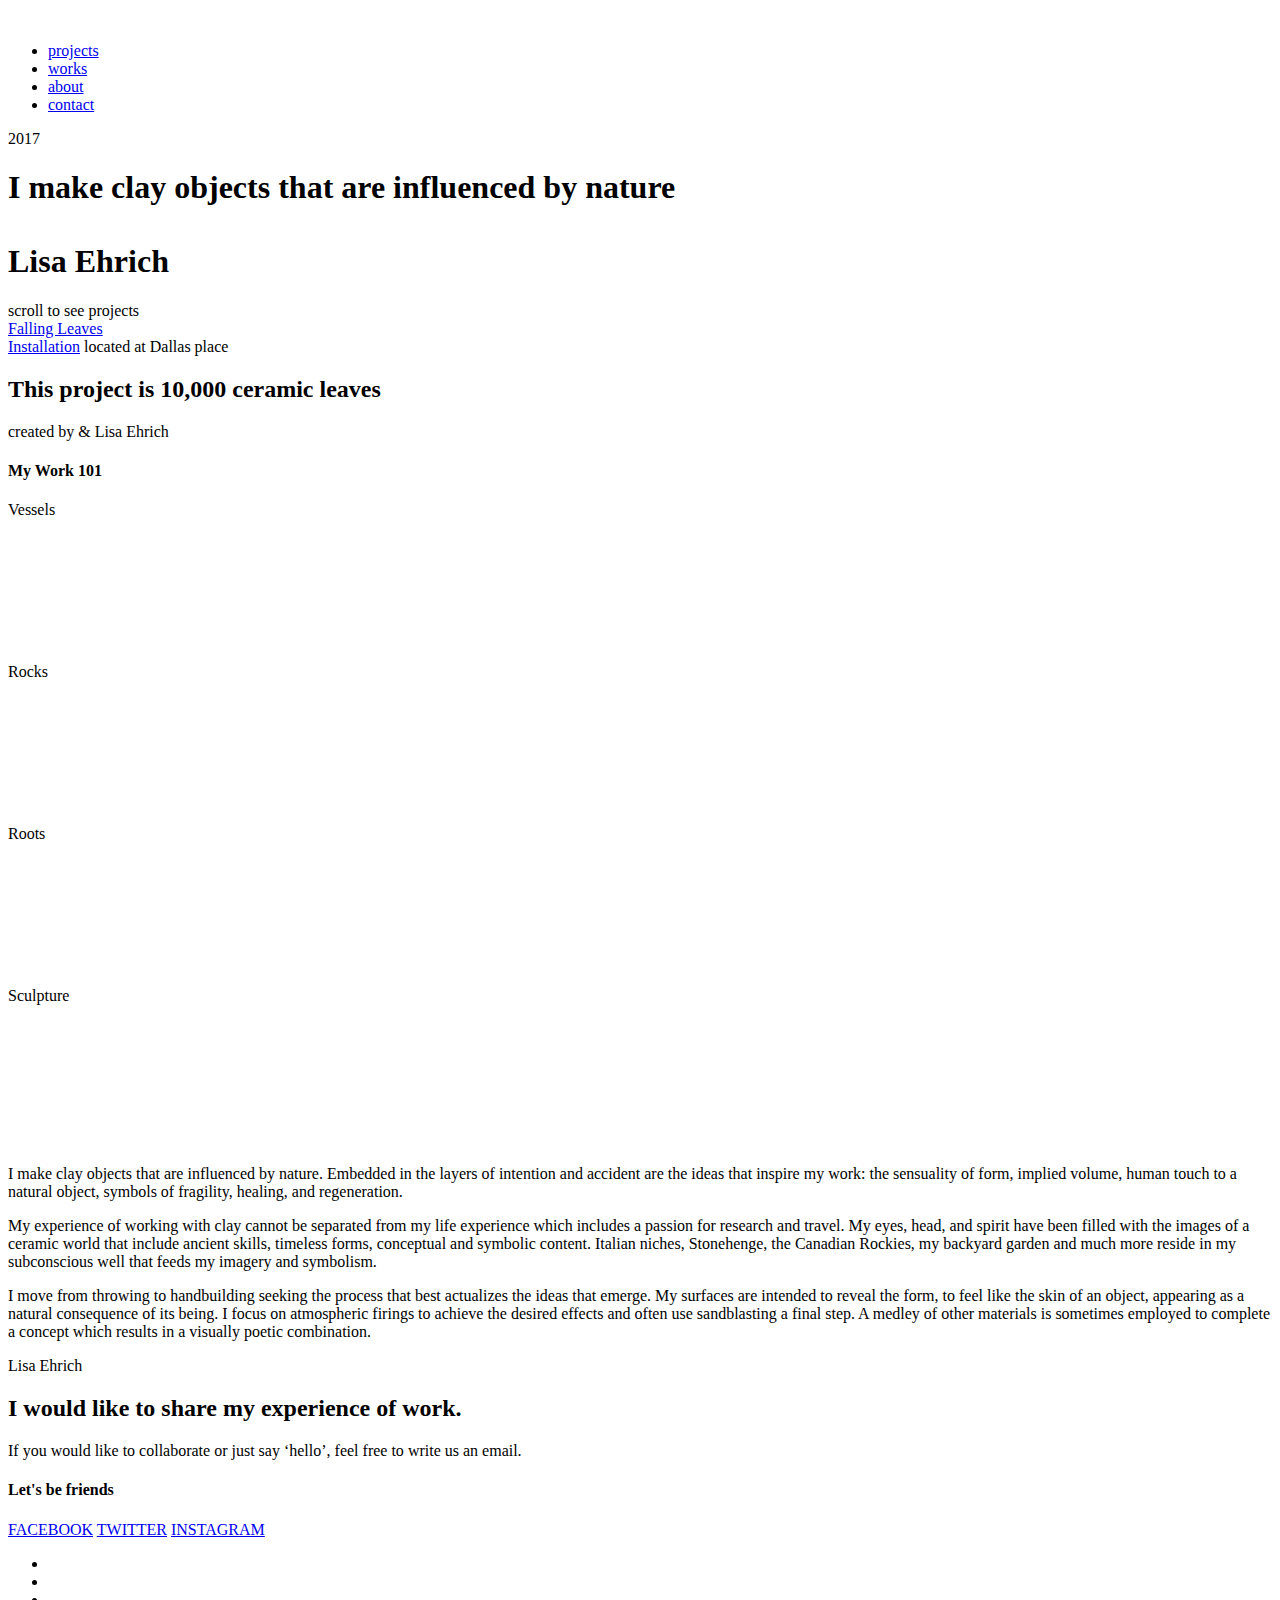
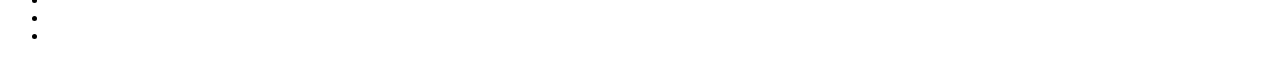
==== LisaEhrich/LisaEhrich/wwwroot/index.html @ b1f9134d "back to beinning" ====
﻿<!DOCTYPE html>
<html lang="en">
  <head>
    <meta charset="utf-8">
    <meta name="apple-mobile-web-app-capable" content="yes" />
    <meta name="viewport" content="width=device-width, initial-scale=1, maximum-scale=1.0, user-scalable=no">
    <meta name="format-detection" content="telephone=no" /> 
    <link rel="shortcut icon" href="favicon.ico"/> 
    <link href="css/swiper.min.css" rel="stylesheet" type="text/css"/>
    <link href="css/fontello.css" rel="stylesheet" type="text/css"/> 
    <link href="css/jquery.fullpage.min.css" rel="stylesheet" type="text/css"/>    
    <link href="css/style.css" rel="stylesheet" type="text/css"/>     
    <title>Lisa Ehrich ~ Ceramic Artist</title>
  </head>
  
  
  
<body class="onepagev6">
   
    <div class="preload version2">
  	 <div class="load-wave"></div>
    </div>

	<header class="header right-style">
	 <a href="index.html" class="logo-left"><img src="img/logo_onepage_6.png" alt=""></a>
	 <div class="burger vertical-align"><i></i></div>
	  <div class="header-wrap">
		<nav class="right-navigation">
		  <div class="folow grey">
			<a href="#" class="fa-twitter"></a>
			<a href="#" class="fa-facebook"></a>
			<a href="#" class="fa-instagram"></a>
		  </div>
		  <div class="transform-wrap">
			  <ul class="menu-scrol">
				<li><a href="#projects" data-rel="1">projects</a></li>
                <li><a href="#works" data-rel="2">works</a></li>        
				<li><a href="#about" data-rel="3">about</a></li>
				<li><a href="#contact" data-rel="4">contact</a></li>
			  </ul>
		  </div>
		  <div class="copy">
			 <span>2017</span>
		  </div>
		</nav>
	  </div>
	</header>

 
  <section class="full-section-wrap wrapper-full-scroll" >
  
   <section class="home-section full-section full-scroll-section active" id="home" data-rel="0">
     <div class="bg about-layer" style="background-image: url(img/image68.jpg)"></div>   
       
           <div class="full-main-title vertical-align full">
               <h1 class="title-h1">I make clay objects that are influenced by nature<br> <span class="word-anime text-animation2" data-prev="and" data-next="fragility healing regeneration"></span><br />Lisa Ehrich </h1>
           </div>
       
   	  <div class="scroll-down-section">
   	 	 <span>scroll to see projects</span> 
   	  </div> 
   </section>
   
   <section class="project-section full-section full-scroll-section" id="projects" data-rel="1">
   	 <div class="open-all-project"><i class="fa-th-thumb-empty"></i></div>
  	    <div class="project-item-wr">
   	      <div class="full-project-item left-style">
   	    	<div class="image">
   	    	   <div class="bg" style="background-image: url(img/project_full_1.jpg)"><a href="#" class="layer-bg-6"></a></div>	
   	    	</div>
   	    	<div class="title vertical-align">
   	    		<a href="#" class="title-h1">Falling Leaves<br> Installation</a>
   	    		 <span class="project-author">located at Dallas place</span>
   	    	</div>	
		  </div>
  	    </div>
  	    <div class="all-full-project">  
		   <div class="prev_full_project">
			  <div class="bg" style="background-image: url(img/prev_full_project_1.jpg)"><a href="#" class="layer-bg-6"></a></div>
		   </div>
		   <div class="prev_full_project">
			  <div class="bg" style="background-image: url(img/prev_full_project_2.jpg)"><a href="#" class="layer-bg-6"></a></div>
		   </div>
		   <div class="prev_full_project">
			  <div class="bg" style="background-image: url(img/prev_full_project_3.jpg)"><a href="#" class="layer-bg-6"></a></div>
		   </div>
		   <div class="prev_full_project">
			  <div class="bg" style="background-image: url(img/prev_full_project_4.jpg)"><a href="#" class="layer-bg-6"></a></div>
		   </div>
		   <div class="prev_full_project">
			  <div class="bg" style="background-image: url(img/prev_full_project_5.jpg)"><a href="#" class="layer-bg-6"></a></div>
		   </div>
		   <div class="prev_full_project">
			  <div class="bg" style="background-image: url(img/prev_full_project_6.jpg)"><a href="#" class="layer-bg-6"></a></div>
		   </div> 
		 </div>
		 <div class="all-project-title">
		  <h2 class="title-h1">This project is 10,000 ceramic leaves</h2>
			<span class="project-author">created by &amp; Lisa Ehrich</span>
	     </div> 
   </section>
   
   <section class="main-content full-section full-scroll-section bg-grey no-padd" id="works" data-rel="2">      
       <div class="container">
           <div class="title-counter no-padd">
               <h4 class="h4 title">My Work <span>101</span></h4>
           </div>
       </div>
       <div class="main-list-content no-padd">
           <div class="slider-list-container first-list">
               <div class="slider-list-desc">
                   <div class="title">Vessels</div>
               </div>
               <div class="slider-list-gallery">
                   <div class="swiper-container project-list" data-mode="horizontal" data-scroll="0" data-autoplay="0" data-effect="slide" data-slides-per-view="auto" data-loop="0" data-speed="800" data-center="0">
                       <div class="swiper-wrapper">
                           <div class="swiper-slide">
                               <div class="project-item-2">
                                   <div class="bg" style="background-image: url(img/project_sm_1.jpg)">
                                       <a href="single_2.html" class="layer"><span class="vertical-align full"><img src="img/cursor_item.png" alt=""></span></a>
                                   </div>
                               </div>
                           </div>
                           <div class="swiper-slide">
                               <div class="project-item-2">
                                   <div class="bg" style="background-image: url(img/project_sm_2.jpg)">
                                       <a href="single_2.html" class="layer"><span class="vertical-align full"><img src="img/cursor_item.png" alt=""></span></a>
                                   </div>
                               </div>
                           </div>
                           <div class="swiper-slide">
                               <div class="project-item-2">
                                   <div class="bg" style="background-image: url(img/project_sm_3.jpg)">
                                       <a href="single_2.html" class="layer"><span class="vertical-align full"><img src="img/cursor_item.png" alt=""></span></a>
                                   </div>
                               </div>
                           </div>
                           <div class="swiper-slide">
                               <div class="project-item-2">
                                   <div class="bg" style="background-image: url(img/project_sm_4.jpg)">
                                       <a href="single_2.html" class="layer"><span class="vertical-align full"><img src="img/cursor_item.png" alt=""></span></a>
                                   </div>
                               </div>
                           </div>
                           <div class="swiper-slide">
                               <div class="project-item-2">
                                   <div class="bg" style="background-image: url(img/project_sm_5.jpg)">
                                       <a href="single_2.html" class="layer"><span class="vertical-align full"><img src="img/cursor_item.png" alt=""></span></a>
                                   </div>
                               </div>
                           </div>
                           <div class="swiper-slide">
                               <div class="project-item-2">
                                   <div class="bg" style="background-image: url(img/project_sm_6.jpg)">
                                       <a href="single_2.html" class="layer"><span class="vertical-align full"><img src="img/cursor_item.png" alt=""></span></a>
                                   </div>
                               </div>
                           </div>
                           <div class="swiper-slide">
                               <div class="project-item-2">
                                   <div class="bg" style="background-image: url(img/project_sm_7.jpg)">
                                       <a href="single_2.html" class="layer"><span class="vertical-align full"><img src="img/cursor_item.png" alt=""></span></a>
                                   </div>
                               </div>
                           </div>
                           <div class="swiper-slide">
                               <div class="project-item-2">
                                   <div class="bg" style="background-image: url(img/project_sm_8.jpg)">
                                       <a href="single_2.html" class="layer"><span class="vertical-align full"><img src="img/cursor_item.png" alt=""></span></a>
                                   </div>
                               </div>
                           </div>
                       </div>
                       <div class="pagination hidden"></div>
                   </div>
               </div>
           </div>

           <div class="slider-list-container">
               <div class="slider-list-desc">
                   <div class="title">Rocks</div>
               </div>
               <div class="slider-list-gallery">
                   <div class="swiper-container project-list" data-mode="horizontal" data-scroll="0" data-autoplay="0" data-effect="slide" data-slides-per-view="auto" data-loop="0" data-speed="800" data-center="0">
                       <div class="swiper-wrapper">
                           <div class="swiper-slide">
                               <div class="project-item-2">
                                   <div class="bg" style="background-image: url(img/project_sm_7.jpg)">
                                       <a href="single_2.html" class="layer"><span class="vertical-align full"><img src="img/cursor_item.png" alt=""></span></a>
                                   </div>
                               </div>
                           </div>
                           <div class="swiper-slide">
                               <div class="project-item-2">
                                   <div class="bg" style="background-image: url(img/project_sm_8.jpg)">
                                       <a href="single_2.html" class="layer"><span class="vertical-align full"><img src="img/cursor_item.png" alt=""></span></a>
                                   </div>
                               </div>
                           </div>
                           <div class="swiper-slide">
                               <div class="project-item-2">
                                   <div class="bg" style="background-image: url(img/project_sm_9.jpg)">
                                       <a href="single_2.html" class="layer"><span class="vertical-align full"><img src="img/cursor_item.png" alt=""></span></a>
                                   </div>
                               </div>
                           </div>
                           <div class="swiper-slide">
                               <div class="project-item-2">
                                   <div class="bg" style="background-image: url(img/project_sm_10.jpg)">
                                       <a href="single_2.html" class="layer"><span class="vertical-align full"><img src="img/cursor_item.png" alt=""></span></a>
                                   </div>
                               </div>
                           </div>
                           <div class="swiper-slide">
                               <div class="project-item-2">
                                   <div class="bg" style="background-image: url(img/project_sm_11.jpg)">
                                       <a href="single_2.html" class="layer"><span class="vertical-align full"><img src="img/cursor_item.png" alt=""></span></a>
                                   </div>
                               </div>
                           </div>
                           <div class="swiper-slide">
                               <div class="project-item-2">
                                   <div class="bg" style="background-image: url(img/project_sm_12.jpg)">
                                       <a href="single_2.html" class="layer"><span class="vertical-align full"><img src="img/cursor_item.png" alt=""></span></a>
                                   </div>
                               </div>
                           </div>
                           <div class="swiper-slide">
                               <div class="project-item-2">
                                   <div class="bg" style="background-image: url(img/project_sm_13.jpg)">
                                       <a href="single_2.html" class="layer"><span class="vertical-align full"><img src="img/cursor_item.png" alt=""></span></a>
                                   </div>
                               </div>
                           </div>
                           <div class="swiper-slide">
                               <div class="project-item-2">
                                   <div class="bg" style="background-image: url(img/project_sm_14.jpg)">
                                       <a href="single_2.html" class="layer"><span class="vertical-align full"><img src="img/cursor_item.png" alt=""></span></a>
                                   </div>
                               </div>
                           </div>
                       </div>
                       <div class="pagination hidden"></div>
                   </div>
               </div>
           </div>

           <div class="slider-list-container">
               <div class="slider-list-desc">
                   <div class="title">Roots</div>
               </div>
               <div class="slider-list-gallery">
                   <div class="swiper-container project-list" data-mode="horizontal" data-scroll="0" data-autoplay="0" data-effect="slide" data-slides-per-view="auto" data-loop="0" data-speed="800" data-center="0">
                       <div class="swiper-wrapper">
                           <div class="swiper-slide">
                               <div class="project-item-2">
                                   <div class="bg" style="background-image: url(img/project_sm_12.jpg)">
                                       <a href="single_2.html" class="layer"><span class="vertical-align full"><img src="img/cursor_item.png" alt=""></span></a>
                                   </div>
                               </div>
                           </div>
                           <div class="swiper-slide">
                               <div class="project-item-2">
                                   <div class="bg" style="background-image: url(img/project_sm_13.jpg)">
                                       <a href="single_2.html" class="layer"><span class="vertical-align full"><img src="img/cursor_item.png" alt=""></span></a>
                                   </div>
                               </div>
                           </div>
                           <div class="swiper-slide">
                               <div class="project-item-2">
                                   <div class="bg" style="background-image: url(img/project_sm_14.jpg)">
                                       <a href="single_2.html" class="layer"><span class="vertical-align full"><img src="img/cursor_item.png" alt=""></span></a>
                                   </div>
                               </div>
                           </div>
                           <div class="swiper-slide">
                               <div class="project-item-2">
                                   <div class="bg" style="background-image: url(img/project_sm_15.jpg)">
                                       <a href="single_2.html" class="layer"><span class="vertical-align full"><img src="img/cursor_item.png" alt=""></span></a>
                                   </div>
                               </div>
                           </div>
                           <div class="swiper-slide">
                               <div class="project-item-2">
                                   <div class="bg" style="background-image: url(img/project_sm_16.jpg)">
                                       <a href="single_2.html" class="layer"><span class="vertical-align full"><img src="img/cursor_item.png" alt=""></span></a>
                                   </div>
                               </div>
                           </div>
                           <div class="swiper-slide">
                               <div class="project-item-2">
                                   <div class="bg" style="background-image: url(img/project_sm_17.jpg)">
                                       <a href="single_2.html" class="layer"><span class="vertical-align full"><img src="img/cursor_item.png" alt=""></span></a>
                                   </div>
                               </div>
                           </div>
                           <div class="swiper-slide">
                               <div class="project-item-2">
                                   <div class="bg" style="background-image: url(img/project_sm_18.jpg)">
                                       <a href="single_2.html" class="layer"><span class="vertical-align full"><img src="img/cursor_item.png" alt=""></span></a>
                                   </div>
                               </div>
                           </div>
                           <div class="swiper-slide">
                               <div class="project-item-2">
                                   <div class="bg" style="background-image: url(img/project_sm_19.jpg)">
                                       <a href="single_2.html" class="layer"><span class="vertical-align full"><img src="img/cursor_item.png" alt=""></span></a>
                                   </div>
                               </div>
                           </div>
                       </div>
                       <div class="pagination hidden"></div>
                   </div>
               </div>
           </div>

           <div class="slider-list-container">
               <div class="slider-list-desc">
                   <div class="title">Sculpture</div>
               </div>
               <div class="slider-list-gallery">
                   <div class="swiper-container project-list" data-mode="horizontal" data-scroll="0" data-autoplay="0" data-effect="slide" data-slides-per-view="auto" data-loop="0" data-speed="800" data-center="0">
                       <div class="swiper-wrapper">
                           <div class="swiper-slide">
                               <div class="project-item-2">
                                   <div class="bg" style="background-image: url(img/project_sm_17.jpg)">
                                       <a href="single_2.html" class="layer"><span class="vertical-align full"><img src="img/cursor_item.png" alt=""></span></a>
                                   </div>
                               </div>
                           </div>
                           <div class="swiper-slide">
                               <div class="project-item-2">
                                   <div class="bg" style="background-image: url(img/project_sm_18.jpg)">
                                       <a href="single_2.html" class="layer"><span class="vertical-align full"><img src="img/cursor_item.png" alt=""></span></a>
                                   </div>
                               </div>
                           </div>
                           <div class="swiper-slide">
                               <div class="project-item-2">
                                   <div class="bg" style="background-image: url(img/project_sm_19.jpg)">
                                       <a href="single_2.html" class="layer"><span class="vertical-align full"><img src="img/cursor_item.png" alt=""></span></a>
                                   </div>
                               </div>
                           </div>
                           <div class="swiper-slide">
                               <div class="project-item-2">
                                   <div class="bg" style="background-image: url(img/project_sm_20.jpg)">
                                       <a href="single_2.html" class="layer"><span class="vertical-align full"><img src="img/cursor_item.png" alt=""></span></a>
                                   </div>
                               </div>
                           </div>
                           <div class="swiper-slide">
                               <div class="project-item-2">
                                   <div class="bg" style="background-image: url(img/project_sm_21.jpg)">
                                       <a href="single_2.html" class="layer"><span class="vertical-align full"><img src="img/cursor_item.png" alt=""></span></a>
                                   </div>
                               </div>
                           </div>
                           <div class="swiper-slide">
                               <div class="project-item-2">
                                   <div class="bg" style="background-image: url(img/project_sm_22.jpg)">
                                       <a href="single_2.html" class="layer"><span class="vertical-align full"><img src="img/cursor_item.png" alt=""></span></a>
                                   </div>
                               </div>
                           </div>
                           <div class="swiper-slide">
                               <div class="project-item-2">
                                   <div class="bg" style="background-image: url(img/project_sm_23.jpg)">
                                       <a href="single_2.html" class="layer"><span class="vertical-align full"><img src="img/cursor_item.png" alt=""></span></a>
                                   </div>
                               </div>
                           </div>
                           <div class="swiper-slide">
                               <div class="project-item-2">
                                   <div class="bg" style="background-image: url(img/project_sm_19.jpg)">
                                       <a href="single_2.html" class="layer"><span class="vertical-align full"><img src="img/cursor_item.png" alt=""></span></a>
                                   </div>
                               </div>
                           </div>
                       </div>
                       <div class="pagination hidden"></div>
                   </div>
               </div>
           </div>
       </div>      
   </section>
   
   <section class="about-section full-section full-scroll-section" id="about" data-rel="3">
   	 <div class="bg about-layer" style="background-image: url(img/image68.jpg)"></div>   
   	   <div class="full-about-item vertical-align">
   	   	 <p>I make clay objects that are influenced by nature. Embedded in the layers of intention and accident are the ideas that inspire my work: the sensuality of form, implied volume, human touch to a natural object, symbols of fragility, healing, and regeneration.</p>
              <p>My experience of working with clay cannot be separated from my life experience which includes a passion for research and travel. My eyes, head, and spirit have been filled with the images of a ceramic world that include ancient skills, timeless forms, conceptual and symbolic content. Italian niches, Stonehenge, the Canadian Rockies, my backyard garden and much more reside in my subconscious well that feeds my imagery and symbolism.</p>
              <p>I move from throwing to handbuilding seeking the process that best actualizes the ideas that emerge.  My surfaces are intended to reveal the form, to feel like the skin of an object, appearing as a natural consequence of its being. I focus on atmospheric firings to achieve the desired effects and often use sandblasting a final step. A medley of other materials is sometimes employed to complete a concept which results in a visually poetic combination.</p>
           <div class="signature">
   	   	 	<!--<img src="img/signature.png" alt="">-->
   	   	 	  <span>Lisa Ehrich</span>
   	   	 </div>
   	   	</div>  	 
   </section>
    
   <section class="contact-section full-section full-scroll-section" id="contact" data-rel="4">
     <div class="vertical-align full">      
   	   <div class="full-contact-item">
   	     <h2 class="title-h2">I would like to share my experience of work.</h2>
		   <p>If you would like to collaborate or just say ‘hello’, feel free to <a class="word-anime sm">write us an email.</a></p>
	   </div>
     </div> 	   
	   <div class="contact-footer-link">
   	     <h4>Let's be friends</h4>
	   	   <a href="#">FACEBOOK</a>
	   	   <a href="#">TWITTER</a>
	   	   <a href="#">INSTAGRAM</a>
	   	  
	   	   
	   </div> 
   </section>
   
 </section> 
 
 <ul class="nav-page-pagination right">
       <li data-rel="0" class="active"><span></span></li>
       <li data-rel="1"><span></span></li>
       <li data-rel="2"><span></span></li>
       <li data-rel="3"><span></span></li>
       <li data-rel="4"><span></span></li>
</ul>     

<script src="js/jquery.min.js"></script> 
<script src="js/swiper.jquery.min.js"></script>
<script src="js/isotope.pkgd.min.js"></script>
<script src="js/scrollreveal.min.js"></script>
<script src="js/jquery.mousewheel.min.js"></script>
<script src="js/typed.min.js"></script>
<script src="js/all.js"></script>
</body>
</html>
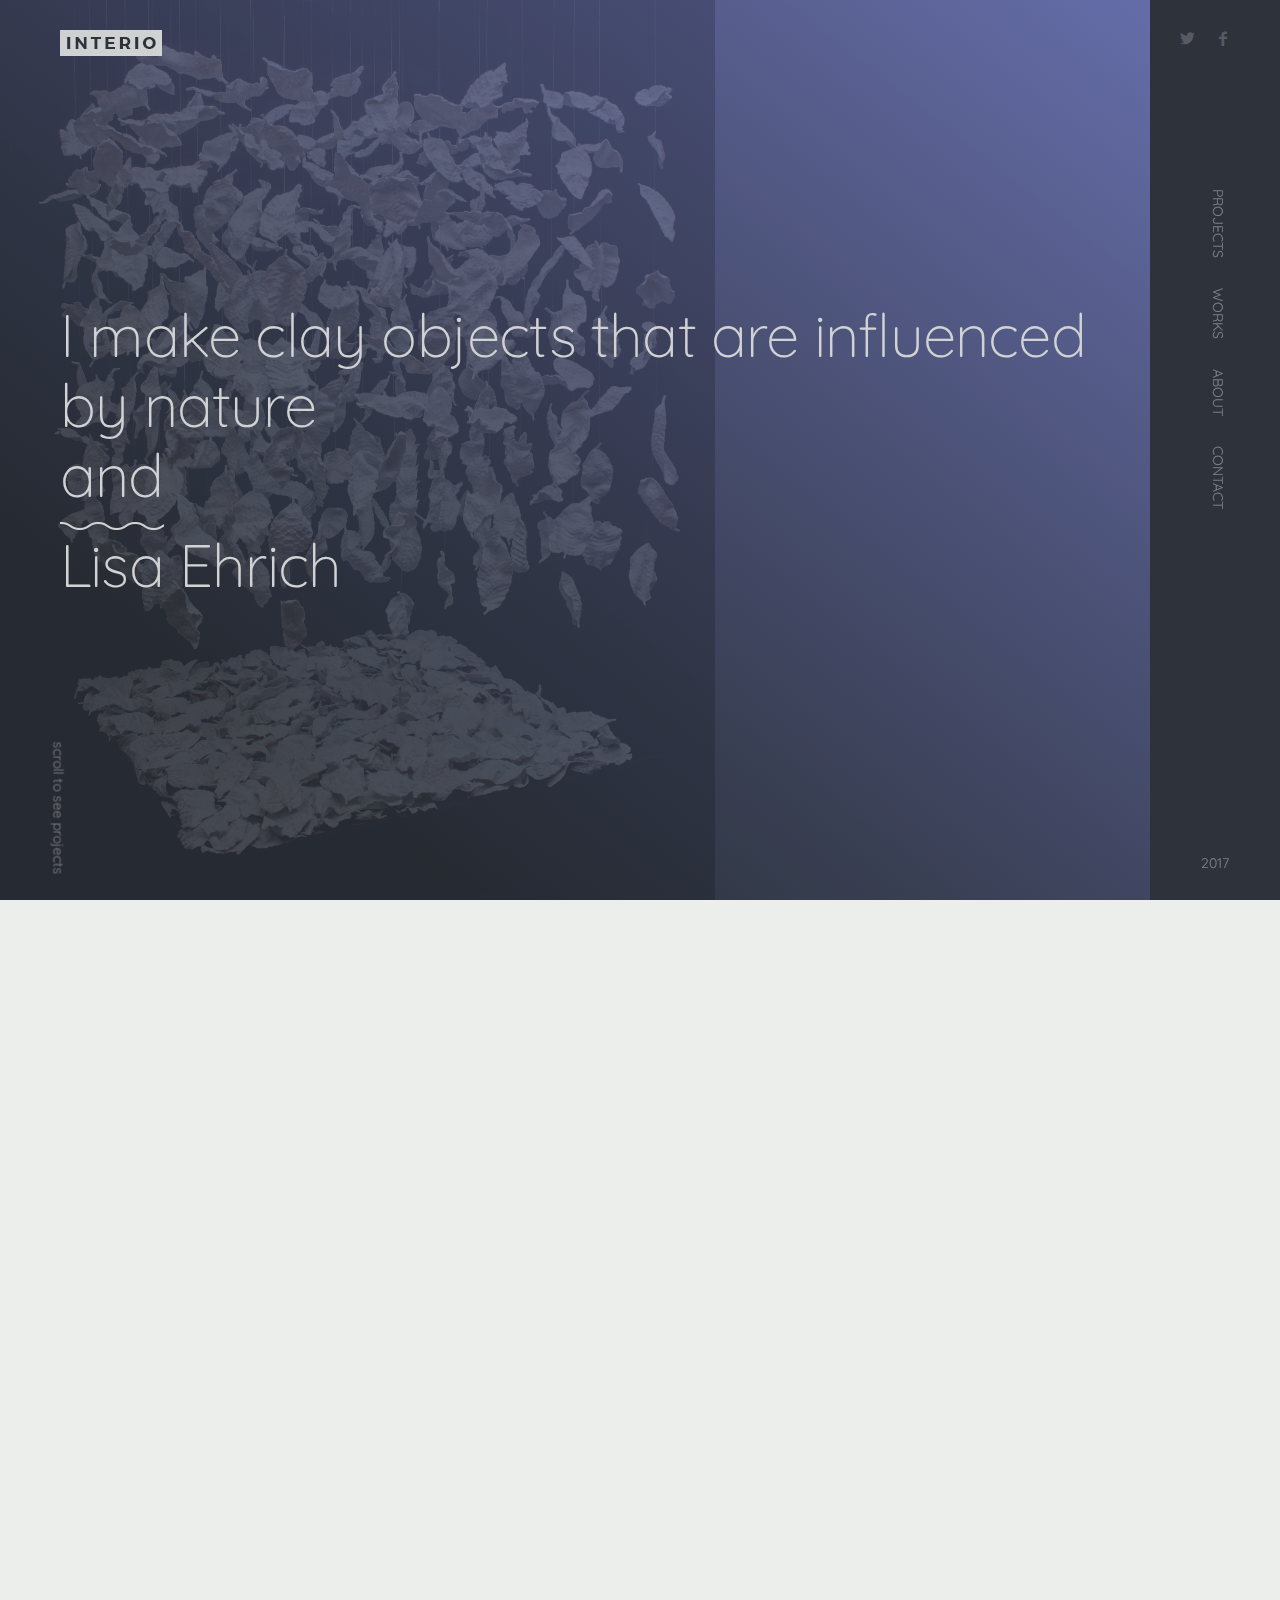
==== commit 9432ca01: "wwwroot index.html" ====
--- a/LisaEhrich/LisaEhrich/wwwroot/index.html
+++ b/LisaEhrich/LisaEhrich/wwwroot/index.html
@@ -12,7 +12,7 @@
     <link href="css/style.css" rel="stylesheet" type="text/css"/>     
     <title>Lisa Ehrich ~ Ceramic Artist</title>
   </head>
-  
+
   
   
 <body class="onepagev6">
--- a/LisaEhrich/LisaEhrich/wwwroot/css/fontello.css
+++ b/LisaEhrich/LisaEhrich/wwwroot/css/fontello.css
@@ -0,0 +1,69 @@
+@font-face {
+  font-family: 'fontello';
+  src: url('../font/fontello.eot?57175901');
+  src: url('../font/fontello.eot?57175901#iefix') format('embedded-opentype'),
+       url('../font/fontello.woff2?57175901') format('woff2'),
+       url('../font/fontello.woff?57175901') format('woff'),
+       url('../font/fontello.ttf?57175901') format('truetype'),
+       url('../font/fontello.svg?57175901#fontello') format('svg');
+  font-weight: normal;
+  font-style: normal;
+}
+/* Chrome hack: SVG is rendered more smooth in Windozze. 100% magic, uncomment if you need it. */
+/* Note, that will break hinting! In other OS-es font will be not as sharp as it could be */
+/*
+@media screen and (-webkit-min-device-pixel-ratio:0) {
+  @font-face {
+    font-family: 'fontello';
+    src: url('../font/fontello.svg?57175901#fontello') format('svg');
+  }
+}
+*/
+ 
+ [class^="fa-"]:before, [class*=" fa-"]:before {
+  font-family: "fontello";
+  font-style: normal;
+  font-weight: normal;
+  speak: none;
+ 
+  display: inline-block;
+  text-decoration: inherit;
+  text-align: center;
+  /* opacity: .8; */
+ 
+  /* For safety - reset parent styles, that can break glyph codes*/
+  font-variant: normal;
+  text-transform: none;
+ 
+  /* Font smoothing. That was taken from TWBS */
+  -webkit-font-smoothing: antialiased;
+  -moz-osx-font-smoothing: grayscale;
+ 
+  /* Uncomment for 3D effect */
+  /* text-shadow: 1px 1px 1px rgba(127, 127, 127, 0.3); */
+}
+ 
+.fa-cancel:before { content: '\e800'; } /* '' */
+.fa-plus:before { content: '\e801'; } /* '' */
+.fa-minus:before { content: '\e802'; } /* '' */
+.fa-heart:before { content: '\e803'; } /* '' */
+.fa-gplus:before { content: '\e804'; } /* '' */
+.fa-facebook:before { content: '\e805'; } /* '' */
+.fa-twitter:before { content: '\e806'; } /* '' */
+.fa-tumblr:before { content: '\e807'; } /* '' */
+.fa-pinterest:before { content: '\e808'; } /* '' */
+.fa-linkedin:before { content: '\e809'; } /* '' */
+.fa-down-open-big:before { content: '\e80a'; } /* '' */
+.fa-search:before { content: '\e80b'; } /* '' */
+.fa-shop:before { content: '\e80c'; } /* '' */
+.fa-basket:before { content: '\e80d'; } /* '' */
+.fa-star:before { content: '\e80e'; } /* '' */
+.fa-right:before { content: '\e80f'; } /* '' */
+.fa-left-open-big:before { content: '\e810'; } /* '' */
+.fa-right-open-big:before { content: '\e811'; } /* '' */
+.fa-up-open-big:before { content: '\e812'; } /* '' */
+.fa-comment:before { content: '\e813'; } /* '' */
+.fa-th-thumb-empty:before { content: '\e814'; } /* '' */
+.fa-play:before { content: '\e815'; } /* '' */
+.fa-pause:before { content: '\e816'; } /* '' */
+.fa-filter:before { content: '\e817'; } /* '' */--- a/LisaEhrich/LisaEhrich/wwwroot/css/style.css
+++ b/LisaEhrich/LisaEhrich/wwwroot/css/style.css
@@ -0,0 +1,3945 @@
+/*------------------------------------------------------------------
+
+Template:Interio
+Version: 1.2.0
+Last change:16/05/17 [fixed bug, zn]
+Author:Azelab
+
+-------------------------------------------------------------------*/
+/* TABLE OF CONTENTS:
+
+0. RESET
+1. BOOTSTRAP
+2. FONTS
+3. MIXINS
+4. TYPOGRAPHY
+5. HELP CLASSES
+6. SLIDER STYLES
+7. SLIDER NAV BUTTON STYLES
+8. SLIDER PAGINATION STYLES
+9. HEADER
+10. FOOTER
+11. POPUP & PANEL
+12. RESPONSIVE
+13. SHOP PAGE
+14. SHOP PAGE TOP SIDEBAR
+15. BLOG PAGE
+16. BLOG SIDEBAR
+17. BLOG POST
+18. ABOUT PAGE
+19. CONTACT PAGE
+20. PROJECT PAGE
+21. GALLERY
+22. PROJECT LIST SLIDER
+23. PRICE PAGE
+24. REGISTRETION PAGE
+25. SERVICE PAGE
+26. TEAM PAGE
+27. PRODUCT PAGE
+28. SINGLE 1
+29. SINGLE 2
+30. SINGLE 3
+31. Onepage v5
+32. Mini
+33. Solo
+34. Onepage v6
+35. Index (dark)
+*/
+/*-------------------------------------------------------------------------------------------------------------------------------*/
+/* 0. RESET
+/*-------------------------------------------------------------------------------------------------------------------------------*/
+@import url(https://fonts.googleapis.com/css?family=Montserrat:400,700|Playfair+Display:400,400italic,700,900|Quicksand:400,300,700);
+html, body, div, span, applet, object, iframe, h1, h2, h3, h4, h5, h6, p, blockquote, pre, a, abbr, acronym, address, big, cite, code, del, dfn, em, img, ins, kbd, q, s, samp, small, strike, strong, sub, sup, tt, var, b, u, i, center, dl, dt, dd, ol, ul, li, fieldset, form, label, legend, table, caption, tbody, tfoot, thead, tr, th, td, article, aside, canvas, details, embed, figure, figcaption, footer, header, hgroup, menu, nav, output, ruby, section, summary, time, mark, audio, video { margin: 0; padding: 0; border: 0; font-size: 100%; font: inherit; vertical-align: baseline; }
+
+/* HTML5 display-role reset for older browsers */
+article, aside, details, figcaption, figure, footer, header, hgroup, menu, nav, section { display: block; }
+
+blockquote, q { quotes: none; }
+
+blockquote:before, blockquote:after, q:before, q:after { content: ''; content: none; }
+
+body * { -webkit-text-size-adjust: none; box-sizing: border-box; }
+
+input:focus, select:focus, textarea:focus, button:focus, input:invalid { outline: none; box-shadow: none; }
+
+input, textarea, select { font-weight: 400; -webkit-appearance: none; appearance: none; border-radius: 0; border: 0px none; }
+
+select::-ms-expand { display: none; }
+
+a, a:link, a:visited, a:active, a:hover { cursor: pointer; text-decoration: none; outline: none; }
+
+body { font-weight: normal; font-size: 14px; line-height: 1; }
+
+ul, ol { list-style: none; }
+
+b { font-weight: 700; }
+
+input::-webkit-input-placeholder, input::-moz-placeholder, input:-moz-placeholder, input:-ms-input-placeholder, textarea::-webkit-input-placeholder, textarea::-moz-placeholder, textarea:-moz-placeholder, textarea:-ms-input-placeholder { color: rgba(255, 255, 255, 0.8); opacity: 1; }
+
+/*-------------------------------------------------------------------------------------------------------------------------------*/
+/* 1. BOOTSTRAP
+/*-------------------------------------------------------------------------------------------------------------------------------*/
+.container { margin-right: auto; margin-left: auto; padding-left: 15px; padding-right: 15px; }
+
+@media (min-width: 768px) { .container { width: 730px; } }
+@media (min-width: 992px) { .container { width: 964px; } }
+@media (min-width: 1200px) { .container { width: 1170px; } }
+.container-fluid { margin-right: auto; margin-left: auto; padding-left: 15px; padding-right: 15px; }
+
+.row { margin-left: -15px; margin-right: -15px; }
+
+.col-xs-1, .col-sm-1, .col-md-1, .col-lg-1, .col-xs-2, .col-sm-2, .col-md-2, .col-lg-2, .col-xs-3, .col-sm-3, .col-md-3, .col-lg-3, .col-xs-4, .col-sm-4, .col-md-4, .col-lg-4, .col-xs-5, .col-sm-5, .col-md-5, .col-lg-5, .col-xs-6, .col-sm-6, .col-md-6, .col-lg-6, .col-xs-7, .col-sm-7, .col-md-7, .col-lg-7, .col-xs-8, .col-sm-8, .col-md-8, .col-lg-8, .col-xs-9, .col-sm-9, .col-md-9, .col-lg-9, .col-xs-10, .col-sm-10, .col-md-10, .col-lg-10, .col-xs-11, .col-sm-11, .col-md-11, .col-lg-11, .col-xs-12, .col-sm-12, .col-md-12, .col-lg-12 { position: relative; min-height: 1px; padding-left: 15px; padding-right: 15px; }
+
+.col-xs-1, .col-xs-2, .col-xs-3, .col-xs-4, .col-xs-5, .col-xs-6, .col-xs-7, .col-xs-8, .col-xs-9, .col-xs-10, .col-xs-11, .col-xs-12 { float: left; }
+
+.col-xs-12 { width: 100%; }
+
+.col-xs-11 { width: 91.66666667%; }
+
+.col-xs-10 { width: 83.33333333%; }
+
+.col-xs-9 { width: 75%; }
+
+.col-xs-8 { width: 66.66666667%; }
+
+.col-xs-7 { width: 58.33333333%; }
+
+.col-xs-6 { width: 50%; }
+
+.col-xs-5 { width: 41.66666667%; }
+
+.col-xs-4 { width: 33.33333333%; }
+
+.col-xs-3 { width: 25%; }
+
+.col-xs-2 { width: 16.66666667%; }
+
+.col-xs-1 { width: 8.33333333%; }
+
+.col-xs-pull-12 { right: 100%; }
+
+.col-xs-pull-11 { right: 91.66666667%; }
+
+.col-xs-pull-10 { right: 83.33333333%; }
+
+.col-xs-pull-9 { right: 75%; }
+
+.col-xs-pull-8 { right: 66.66666667%; }
+
+.col-xs-pull-7 { right: 58.33333333%; }
+
+.col-xs-pull-6 { right: 50%; }
+
+.col-xs-pull-5 { right: 41.66666667%; }
+
+.col-xs-pull-4 { right: 33.33333333%; }
+
+.col-xs-pull-3 { right: 25%; }
+
+.col-xs-pull-2 { right: 16.66666667%; }
+
+.col-xs-pull-1 { right: 8.33333333%; }
+
+.col-xs-pull-0 { right: auto; }
+
+.col-xs-push-12 { left: 100%; }
+
+.col-xs-push-11 { left: 91.66666667%; }
+
+.col-xs-push-10 { left: 83.33333333%; }
+
+.col-xs-push-9 { left: 75%; }
+
+.col-xs-push-8 { left: 66.66666667%; }
+
+.col-xs-push-7 { left: 58.33333333%; }
+
+.col-xs-push-6 { left: 50%; }
+
+.col-xs-push-5 { left: 41.66666667%; }
+
+.col-xs-push-4 { left: 33.33333333%; }
+
+.col-xs-push-3 { left: 25%; }
+
+.col-xs-push-2 { left: 16.66666667%; }
+
+.col-xs-push-1 { left: 8.33333333%; }
+
+.col-xs-push-0 { left: auto; }
+
+.col-xs-offset-12 { margin-left: 100%; }
+
+.col-xs-offset-11 { margin-left: 91.66666667%; }
+
+.col-xs-offset-10 { margin-left: 83.33333333%; }
+
+.col-xs-offset-9 { margin-left: 75%; }
+
+.col-xs-offset-8 { margin-left: 66.66666667%; }
+
+.col-xs-offset-7 { margin-left: 58.33333333%; }
+
+.col-xs-offset-6 { margin-left: 50%; }
+
+.col-xs-offset-5 { margin-left: 41.66666667%; }
+
+.col-xs-offset-4 { margin-left: 33.33333333%; }
+
+.col-xs-offset-3 { margin-left: 25%; }
+
+.col-xs-offset-2 { margin-left: 16.66666667%; }
+
+.col-xs-offset-1 { margin-left: 8.33333333%; }
+
+.col-xs-offset-0 { margin-left: 0; }
+
+@media (min-width: 768px) { .col-sm-1, .col-sm-2, .col-sm-3, .col-sm-4, .col-sm-5, .col-sm-6, .col-sm-7, .col-sm-8, .col-sm-9, .col-sm-10, .col-sm-11, .col-sm-12 { float: left; }
+  .col-sm-12 { width: 100%; }
+  .col-sm-11 { width: 91.66666667%; }
+  .col-sm-10 { width: 83.33333333%; }
+  .col-sm-9 { width: 75%; }
+  .col-sm-8 { width: 66.66666667%; }
+  .col-sm-7 { width: 58.33333333%; }
+  .col-sm-6 { width: 50%; }
+  .col-sm-5 { width: 41.66666667%; }
+  .col-sm-4 { width: 33.33333333%; }
+  .col-sm-3 { width: 25%; }
+  .col-sm-2 { width: 16.66666667%; }
+  .col-sm-1 { width: 8.33333333%; }
+  .col-sm-pull-12 { right: 100%; }
+  .col-sm-pull-11 { right: 91.66666667%; }
+  .col-sm-pull-10 { right: 83.33333333%; }
+  .col-sm-pull-9 { right: 75%; }
+  .col-sm-pull-8 { right: 66.66666667%; }
+  .col-sm-pull-7 { right: 58.33333333%; }
+  .col-sm-pull-6 { right: 50%; }
+  .col-sm-pull-5 { right: 41.66666667%; }
+  .col-sm-pull-4 { right: 33.33333333%; }
+  .col-sm-pull-3 { right: 25%; }
+  .col-sm-pull-2 { right: 16.66666667%; }
+  .col-sm-pull-1 { right: 8.33333333%; }
+  .col-sm-pull-0 { right: auto; }
+  .col-sm-push-12 { left: 100%; }
+  .col-sm-push-11 { left: 91.66666667%; }
+  .col-sm-push-10 { left: 83.33333333%; }
+  .col-sm-push-9 { left: 75%; }
+  .col-sm-push-8 { left: 66.66666667%; }
+  .col-sm-push-7 { left: 58.33333333%; }
+  .col-sm-push-6 { left: 50%; }
+  .col-sm-push-5 { left: 41.66666667%; }
+  .col-sm-push-4 { left: 33.33333333%; }
+  .col-sm-push-3 { left: 25%; }
+  .col-sm-push-2 { left: 16.66666667%; }
+  .col-sm-push-1 { left: 8.33333333%; }
+  .col-sm-push-0 { left: auto; }
+  .col-sm-offset-12 { margin-left: 100%; }
+  .col-sm-offset-11 { margin-left: 91.66666667%; }
+  .col-sm-offset-10 { margin-left: 83.33333333%; }
+  .col-sm-offset-9 { margin-left: 75%; }
+  .col-sm-offset-8 { margin-left: 66.66666667%; }
+  .col-sm-offset-7 { margin-left: 58.33333333%; }
+  .col-sm-offset-6 { margin-left: 50%; }
+  .col-sm-offset-5 { margin-left: 41.66666667%; }
+  .col-sm-offset-4 { margin-left: 33.33333333%; }
+  .col-sm-offset-3 { margin-left: 25%; }
+  .col-sm-offset-2 { margin-left: 16.66666667%; }
+  .col-sm-offset-1 { margin-left: 8.33333333%; }
+  .col-sm-offset-0 { margin-left: 0; } }
+@media (min-width: 992px) { .col-md-1, .col-md-2, .col-md-3, .col-md-4, .col-md-5, .col-md-6, .col-md-7, .col-md-8, .col-md-9, .col-md-10, .col-md-11, .col-md-12 { float: left; }
+  .col-md-12 { width: 100%; }
+  .col-md-11 { width: 91.66666667%; }
+  .col-md-10 { width: 83.33333333%; }
+  .col-md-9 { width: 75%; }
+  .col-md-8 { width: 66.66666667%; }
+  .col-md-7 { width: 58.33333333%; }
+  .col-md-6 { width: 50%; }
+  .col-md-5 { width: 41.66666667%; }
+  .col-md-4 { width: 33.33333333%; }
+  .col-md-3 { width: 25%; }
+  .col-md-2 { width: 16.66666667%; }
+  .col-md-1 { width: 8.33333333%; }
+  .col-md-pull-12 { right: 100%; }
+  .col-md-pull-11 { right: 91.66666667%; }
+  .col-md-pull-10 { right: 83.33333333%; }
+  .col-md-pull-9 { right: 75%; }
+  .col-md-pull-8 { right: 66.66666667%; }
+  .col-md-pull-7 { right: 58.33333333%; }
+  .col-md-pull-6 { right: 50%; }
+  .col-md-pull-5 { right: 41.66666667%; }
+  .col-md-pull-4 { right: 33.33333333%; }
+  .col-md-pull-3 { right: 25%; }
+  .col-md-pull-2 { right: 16.66666667%; }
+  .col-md-pull-1 { right: 8.33333333%; }
+  .col-md-pull-0 { right: auto; }
+  .col-md-push-12 { left: 100%; }
+  .col-md-push-11 { left: 91.66666667%; }
+  .col-md-push-10 { left: 83.33333333%; }
+  .col-md-push-9 { left: 75%; }
+  .col-md-push-8 { left: 66.66666667%; }
+  .col-md-push-7 { left: 58.33333333%; }
+  .col-md-push-6 { left: 50%; }
+  .col-md-push-5 { left: 41.66666667%; }
+  .col-md-push-4 { left: 33.33333333%; }
+  .col-md-push-3 { left: 25%; }
+  .col-md-push-2 { left: 16.66666667%; }
+  .col-md-push-1 { left: 8.33333333%; }
+  .col-md-push-0 { left: auto; }
+  .col-md-offset-12 { margin-left: 100%; }
+  .col-md-offset-11 { margin-left: 91.66666667%; }
+  .col-md-offset-10 { margin-left: 83.33333333%; }
+  .col-md-offset-9 { margin-left: 75%; }
+  .col-md-offset-8 { margin-left: 66.66666667%; }
+  .col-md-offset-7 { margin-left: 58.33333333%; }
+  .col-md-offset-6 { margin-left: 50%; }
+  .col-md-offset-5 { margin-left: 41.66666667%; }
+  .col-md-offset-4 { margin-left: 33.33333333%; }
+  .col-md-offset-3 { margin-left: 25%; }
+  .col-md-offset-2 { margin-left: 16.66666667%; }
+  .col-md-offset-1 { margin-left: 8.33333333%; }
+  .col-md-offset-0 { margin-left: 0; } }
+@media (min-width: 1200px) { .col-lg-1, .col-lg-2, .col-lg-3, .col-lg-4, .col-lg-5, .col-lg-6, .col-lg-7, .col-lg-8, .col-lg-9, .col-lg-10, .col-lg-11, .col-lg-12 { float: left; }
+  .col-lg-12 { width: 100%; }
+  .col-lg-11 { width: 91.66666667%; }
+  .col-lg-10 { width: 83.33333333%; }
+  .col-lg-9 { width: 75%; }
+  .col-lg-8 { width: 66.66666667%; }
+  .col-lg-7 { width: 58.33333333%; }
+  .col-lg-6 { width: 50%; }
+  .col-lg-5 { width: 41.66666667%; }
+  .col-lg-4 { width: 33.33333333%; }
+  .col-lg-3 { width: 25%; }
+  .col-lg-2 { width: 16.66666667%; }
+  .col-lg-1 { width: 8.33333333%; }
+  .col-lg-pull-12 { right: 100%; }
+  .col-lg-pull-11 { right: 91.66666667%; }
+  .col-lg-pull-10 { right: 83.33333333%; }
+  .col-lg-pull-9 { right: 75%; }
+  .col-lg-pull-8 { right: 66.66666667%; }
+  .col-lg-pull-7 { right: 58.33333333%; }
+  .col-lg-pull-6 { right: 50%; }
+  .col-lg-pull-5 { right: 41.66666667%; }
+  .col-lg-pull-4 { right: 33.33333333%; }
+  .col-lg-pull-3 { right: 25%; }
+  .col-lg-pull-2 { right: 16.66666667%; }
+  .col-lg-pull-1 { right: 8.33333333%; }
+  .col-lg-pull-0 { right: auto; }
+  .col-lg-push-12 { left: 100%; }
+  .col-lg-push-11 { left: 91.66666667%; }
+  .col-lg-push-10 { left: 83.33333333%; }
+  .col-lg-push-9 { left: 75%; }
+  .col-lg-push-8 { left: 66.66666667%; }
+  .col-lg-push-7 { left: 58.33333333%; }
+  .col-lg-push-6 { left: 50%; }
+  .col-lg-push-5 { left: 41.66666667%; }
+  .col-lg-push-4 { left: 33.33333333%; }
+  .col-lg-push-3 { left: 25%; }
+  .col-lg-push-2 { left: 16.66666667%; }
+  .col-lg-push-1 { left: 8.33333333%; }
+  .col-lg-push-0 { left: auto; }
+  .col-lg-offset-12 { margin-left: 100%; }
+  .col-lg-offset-11 { margin-left: 91.66666667%; }
+  .col-lg-offset-10 { margin-left: 83.33333333%; }
+  .col-lg-offset-9 { margin-left: 75%; }
+  .col-lg-offset-8 { margin-left: 66.66666667%; }
+  .col-lg-offset-7 { margin-left: 58.33333333%; }
+  .col-lg-offset-6 { margin-left: 50%; }
+  .col-lg-offset-5 { margin-left: 41.66666667%; }
+  .col-lg-offset-4 { margin-left: 33.33333333%; }
+  .col-lg-offset-3 { margin-left: 25%; }
+  .col-lg-offset-2 { margin-left: 16.66666667%; }
+  .col-lg-offset-1 { margin-left: 8.33333333%; }
+  .col-lg-offset-0 { margin-left: 0; } }
+.tooltip { position: absolute; z-index: 1070; display: block; font-family: "Helvetica Neue",Helvetica,Arial,sans-serif; font-style: normal; font-weight: normal; letter-spacing: normal; line-break: auto; line-height: 1.42857143; text-align: left; text-align: start; text-decoration: none; text-shadow: none; text-transform: none; white-space: normal; word-break: normal; word-spacing: normal; word-wrap: normal; font-size: 12px; opacity: 0; filter: alpha(opacity=0); }
+
+.tooltip.in { opacity: .9; filter: alpha(opacity=90); }
+
+.tooltip.top { margin-top: -3px; padding: 5px 0; }
+
+.tooltip.right { margin-left: 3px; padding: 0 5px; }
+
+.tooltip.bottom { margin-top: 3px; padding: 5px 0; }
+
+.tooltip.left { margin-left: -3px; padding: 0 5px; }
+
+.tooltip-inner { max-width: 200px; padding: 3px 8px; color: #fff; text-align: center; background-color: #000; border-radius: 4px; }
+
+.tooltip-arrow { position: absolute; width: 0; height: 0; border-color: transparent; border-style: solid; }
+
+.tooltip.top .tooltip-arrow { bottom: 0; left: 50%; margin-left: -5px; border-width: 5px 5px 0; border-top-color: #000; }
+
+.tooltip.top-left .tooltip-arrow { bottom: 0; right: 5px; margin-bottom: -5px; border-width: 5px 5px 0; border-top-color: #000; }
+
+.tooltip.top-right .tooltip-arrow { bottom: 0; left: 5px; margin-bottom: -5px; border-width: 5px 5px 0; border-top-color: #000; }
+
+.tooltip.right .tooltip-arrow { top: 50%; left: 0; margin-top: -5px; border-width: 5px 5px 5px 0; border-right-color: #000; }
+
+.tooltip.left .tooltip-arrow { top: 50%; right: 0; margin-top: -5px; border-width: 5px 0 5px 5px; border-left-color: #000; }
+
+.tooltip.bottom .tooltip-arrow { top: 0; left: 50%; margin-left: -5px; border-width: 0 5px 5px; border-bottom-color: #000; }
+
+.tooltip.bottom-left .tooltip-arrow { top: 0; right: 5px; margin-top: -5px; border-width: 0 5px 5px; border-bottom-color: #000; }
+
+.tooltip.bottom-right .tooltip-arrow { top: 0; left: 5px; margin-top: -5px; border-width: 0 5px 5px; border-bottom-color: #000; }
+
+.clearfix:before, .clearfix:after, .container:before, .container:after, .container-fluid:before, .container-fluid:after, .row:before, .row:after { content: " "; display: table; }
+
+.clearfix:after, .container:after, .container-fluid:after, .row:after { clear: both; }
+
+.center-block { display: block; margin-left: auto; margin-right: auto; }
+
+.pull-right { float: right !important; }
+
+.pull-left { float: left !important; }
+
+.hide { display: none !important; }
+
+.show { display: block !important; }
+
+.invisible { visibility: hidden; }
+
+.hidden { display: none !important; }
+
+.affix { position: fixed; }
+
+/*-------------------------------------------------------------------------------------------------------------------------------*/
+/* 2. FONTS*/
+/*-------------------------------------------------------------------------------------------------------------------------------*/
+@font-face { font-family: 'montserratthin'; src: url("../font/montserrat-hairline-webfont.woff2") format("woff2"), url("../font/montserrat-hairline-webfont.woff") format("woff"); font-weight: normal; font-style: normal; }
+@font-face { font-family: 'montserratthin'; src: url("../font/montserrat-thin-webfont.woff2") format("woff2"), url("../font/montserrat-thin-webfont.woff") format("woff"); font-weight: normal; font-style: normal; }
+@font-face { font-family: 'Montserrat Black'; font-style: normal; font-weight: 400; src: local("Montserrat Black"), local("Montserrat-Black"), url(../font/montserrat-black.woff) format("woff"), url(../font/montserrat-black.ttf) format("truetype"); }
+@font-face { font-family: 'Montserrat Light'; font-style: normal; font-weight: 400; src: local("Montserrat Light"), local("Montserrat-Light"), url(../font/montserrat-light.woff) format("woff"), url(../fonts/montserrat-light.ttf) format("truetype"); }
+/*-------------------------------------------------------------------------------------------------------------------------------*/
+/* 3. MIXINS*/
+/*-------------------------------------------------------------------------------------------------------------------------------*/
+.preload { position: fixed; left: 0px; top: 0px; width: 100%; height: 100%; background: #fff; z-index: 5000; }
+
+.loader { width: 250px; height: 50px; line-height: 50px; text-align: center; position: absolute; top: 50%; left: 50%; transform: translate(-50%, -50%); -webkit-transform: translate(-50%, -50%); -ms-transform: translate(-50%, -50%); text-transform: uppercase; font-weight: 900; color: #7f7f7f; letter-spacing: 0.2em; }
+.loader::before, .loader::after { content: ""; display: block; width: 15px; height: 15px; background: #7f7f7f; position: absolute; animation: load .7s infinite alternate ease-in-out; -webkit-animation: load .7s infinite alternate ease-in-out; }
+.loader::before { top: 0; }
+.loader::after { bottom: 0; }
+
+.preload.version2 { background: #2d333c; }
+.preload.version2 .load-wave { position: absolute; width: 0%; height: 10px; top: 50%; left: 0px; animation: wave .7s infinite alternate ease-in-out; }
+.preload.version2 .load-wave:before { content: ''; position: absolute; left: 0px; bottom: 0px; height: 8px; width: 100%; background: url(../img/word_wave.png) repeat-x; }
+
+@keyframes wave { 0% { width: 0; }
+  100% { width: 100%; } }
+@-webkit-keyframes wave { 0% { width: 0; }
+  100% { width: 100%; } }
+@-moz-keyframes wave { 0% { width: 0; }
+  100% { width: 100%; } }
+@-ms-keyframes wave { 0% { width: 0; }
+  100% { width: 100%; } }
+@keyframes load { 0% { left: 0; height: 30px; width: 15px; }
+  50% { height: 8px; width: 40px; }
+  100% { left: 235px; height: 30px; width: 15px; } }
+@-webkit-keyframes load { 0% { left: 0; height: 30px; width: 15px; }
+  50% { height: 8px; width: 40px; }
+  100% { left: 235px; height: 30px; width: 15px; } }
+@-moz-keyframes load { 0% { left: 0; height: 30px; width: 15px; }
+  50% { height: 8px; width: 40px; }
+  100% { left: 235px; height: 30px; width: 15px; } }
+@-ms-keyframes load { 0% { left: 0; height: 30px; width: 15px; }
+  50% { height: 8px; width: 40px; }
+  100% { left: 235px; height: 30px; width: 15px; } }
+/*-------------------------------------------------------------------------------------------------------------------------------*/
+/* 4. TYPOGRAPHY*/
+/*-------------------------------------------------------------------------------------------------------------------------------*/
+body, html { width: 100%; }
+body.full-h, html.full-h { height: 100%; }
+
+body { font-family: 'Playfair Display', serif; color: #4d4d4e; }
+body.overflow { overflow: hidden; }
+
+input, textarea { font-family: 'Montserrat', sans-serif; }
+
+.font-type-1, .questions input, .step-slider-item .title i { font-family: 'Playfair Display', serif; }
+
+.font-type-2, .loader, .h13, .title-counter span, .title-second.type-2 .title, .button-type-1, .button-type-2, .button-type-3, .button-type-4, .tag-link-2, .pagination.style-type-2 .swiper-pagination-bullet i, .nav-menu > ul > li a, .header-icon a span, .mobile-footer .copyright, .copyright, .shop-item .price-val, .shop-total .title-numb, .sub-title, .sidebar-item .title a, .label-text, .tab-room a, .amount-wrap input, .amount-wrap .val, .drop-down.type-1, .top-shop-item .title, .page-pagination a, .range-theme-2 .slider-container .back-bar .pointer-label, .date-line, .like-item, .load-more, .search-input .input-text, .list-toggle li a, .post-share .share span, .block-comment .caption, .comment-wrapper .title-comment, .main-title.type-1 .h14, .circle-item .title, .skill-line, .mini-title, .addr-item .addr-list li, .addr-item .link, .number-step span, .error-message, .marker-tooltip h5, .no-faound-title b, .price-item .title, .price-period-check, .price-value, .slider-range.type-2 .amount-start, .amount-wrap, .wide-sub-title, .range-bar-start, .total-price, .back-price-step, .sub-caption, .pricelist ul, .price-val.type-2, .item-type-1, .service-item.type-3, .project-item.type-2, .step-swich-link li .title, .step-slider-item, .single-desc .folow span, .solo-header nav, .solo-button.button-type-2.style-2, .solo-sub-title, .circle-solo-point.point-circle-slider .slide-point span { font-family: 'Montserrat', sans-serif; }
+
+.font-type-3, .sub-title-black, .post-author .image span, .post-author h5, .block-comment .caption a, .year-item b, .team-slide-item .sub-title, .full-main-slide-title h2, .date-slide, .author-comm, .filter-val-slide { font-family: 'Montserrat Black', sans-serif; }
+
+.font-type-4, .footer.type-2, .bottom-bar .copyright, .item-type-1 .simple-text p, .service-item.type-3 .simple-text p, .project-item.type-2 .simple-text p, .testi-slide .simple-text p, .single-desc .simple-text p, .project-author, .full-about-item.type-2 .signature { font-family: 'Montserrat Light', sans-serif; }
+
+.font-type-5, .title-second.type-2 .sub-title, .simple-text.index-type p, .h2-index, .h3-index, .h4-index, .drag-point, .slider-counter .counter-number, .slider-counter p, .slider-counter .counter-length, .clip-text, .full-about-item.type-2 p, .adres-item, .index-contact-form .final-message, .controls.submit-form .text, .index-contact-form .questions .input-control { font-family: 'montserratthin'; }
+
+.font-type-6, .onepagev6 { font-family: 'Quicksand', sans-serif; }
+
+.h1 { font-size: 118px; }
+
+.h2 { font-size: 105px; }
+
+.h3 { font-size: 94px; }
+
+.h4 { font-size: 70px; }
+
+.h5 { font-size: 64px; }
+
+.h6 { font-size: 50px; }
+
+.h7 { font-size: 26px; line-height: 34px; }
+
+.h8 { font-size: 27px; line-height: 40px; }
+
+.h9 { font-size: 19px; }
+
+.h10 { font-size: 18px; }
+
+.h11 { font-size: 16px; }
+
+.h12 { font-size: 14px; }
+
+.h13 { font-size: 13px; letter-spacing: 1.6px; font-weight: 700; text-transform: uppercase; }
+
+.h14 { font-size: 11px; }
+
+.title-counter { text-align: center; padding-bottom: 45px; position: relative; }
+.title-counter .title { padding-bottom: 25px; }
+.title-counter span { position: relative; display: inline-block; width: 32px; height: 32px; font-size: 10px; color: #fff; background: #4d4d4e; line-height: 32px; border-radius: 50%; font-weight: 700; vertical-align: middle; }
+.title-counter.no-padd { padding-bottom: 0px; }
+.title-counter i { font-size: 30px; line-height: 55px; display: inline-block; vertical-align: bottom; }
+.title-counter.col-white { color: #fff; }
+.title-counter.col-white.col-white .title { color: #fff; }
+.title-counter.no-margin { padding-bottom: 0px; margin: 0px; }
+.title-counter.no-margin .title { padding-bottom: 0px; }
+
+.title-second { text-align: center; padding-bottom: 70px; position: relative; }
+.title-second .title { padding-bottom: 20px; }
+.title-second.box-style { max-width: 700px; margin: 0 auto; }
+.title-second.type-2 .title { font-size: 65px; line-height: 65px; padding-bottom: 0px; }
+.title-second.type-2 .sub-title { font-size: 14px; line-height: 16px; letter-spacing: 6.2px; }
+.title-second.type-2.col-style-1 { color: #fff; }
+.title-second.type-2.col-style-2 { color: #484848; }
+
+.simple-text { position: relative; }
+.simple-text p { font-size: 14px; line-height: 22px; font-weight: 400; }
+.simple-text.large p { font-size: 25px; line-height: 36px; }
+.simple-text.lg p { font-size: 22px; line-height: 30px; }
+.simple-text.mdl p { font-size: 18px; line-height: 34px; }
+.simple-text.md p { font-size: 16px; line-height: 24px; }
+.simple-text.sm p { font-size: 15px; line-height: 23px; }
+.simple-text.xs p { font-size: 14px; line-height: 22px; }
+.simple-text.col-type-1 p { color: rgba(77, 77, 78, 0.6); }
+.simple-text.col-type-2 p { color: #4d4d4e; }
+.simple-text.col-type-3 p { color: rgba(255, 255, 255, 0.6); }
+.simple-text.col-type-4 p { color: rgba(77, 77, 78, 0.7); }
+.simple-text.col-type-5 p { color: #fff; }
+.simple-text.col-type-6 p { color: rgba(255, 255, 255, 0.5); }
+
+.back-cramps-list { font-size: 0px; }
+
+.back-cramps-list li { display: inline-block; font-size: 15px; line-height: 18px; padding: 0px 20px; position: relative; overflow: hidden; }
+.back-cramps-list li a { color: #4d4d4e; position: relative; }
+.back-cramps-list li:before { content: ''; position: absolute; right: -100%; margin-right: 10px; height: 1px; background: #4d4d4e; top: 50%; width: 100%; margin-top: 2px; }
+.back-cramps-list li:after { content: ''; position: absolute; left: -100%; margin-left: 10px; height: 1px; background: #4d4d4e; top: 50%; width: 100%; margin-top: 2px; }
+.back-cramps-list li:first-child:after, .back-cramps-list li:last-child:before { display: none; }
+
+.button-type-1 { position: relative; display: inline-block; height: 55px; border-radius: 27px; background: #75acff; padding: 0px 35px; font-weight: 700; color: #fff; text-align: center; border: 2px solid transparent; font-size: 13px; letter-spacing: 1.2px; line-height: 51px; text-transform: uppercase; overflow: hidden; }
+.button-type-1:hover { background: none; border-color: #75acff; }
+.button-type-1 span { position: relative; display: inline-block; -webkit-transition: all 0.25s ease-out; -moz-transition: all 0.25s ease-out; -ms-transition: all 0.25s ease-out; transition: all 0.25s ease-out; }
+.button-type-1 span:before { content: attr(data-text); position: absolute; left: 0px; top: 0px; width: 100%; height: 100%; line-height: 51px; color: #75acff; -webkit-transition: all 0.25s ease-out; -moz-transition: all 0.25s ease-out; -ms-transition: all 0.25s ease-out; transition: all 0.25s ease-out; -webkit-transform: translateY(-100%); -moz-transform: translateY(-100%); -ms-transform: translateY(-100%); transform: translateY(-100%); }
+.button-type-1:hover span { -webkit-transform: translateY(100%); -moz-transform: translateY(100%); -ms-transform: translateY(100%); transform: translateY(100%); }
+.button-type-1.type-2 { border-radius: 0px; border-color: #4d4d4e; color: #4d4d4e; background: none; padding: 0px; }
+.button-type-1.type-2 span { padding: 0px 75px; }
+.button-type-1.type-2 span:before { color: #fff; background: #4d4d4e; width: 100%; height: 100%; position: absolute; left: 0px; top: 0px; }
+.button-type-1 i { font-size: 16px; display: inline-block; padding-right: 15px; -webkit-transition: all 0.25s ease-out; -moz-transition: all 0.25s ease-out; -ms-transition: all 0.25s ease-out; transition: all 0.25s ease-out; }
+.button-type-1:hover i { color: #75acff; }
+.button-type-1.lg-padding { padding: 0px 60px; }
+
+.button-type-2 { position: relative; display: inline-block; height: 77px; line-height: 73px; box-shadow: inset 0px 0px 0px 2px #fff; color: #fff; font-size: 13px; overflow: hidden; font-weight: 700; letter-spacing: 1.4px; text-transform: uppercase; text-align: center; }
+.button-type-2 span:before { content: ''; position: absolute; left: 0px; top: 0px; width: 0%; height: 2px; background: #333; z-index: 5; -webkit-transition: all 0.25s ease-out 0.75s; -moz-transition: all 0.25s ease-out 0.75s; -ms-transition: all 0.25s ease-out 0.75s; transition: all 0.25s ease-out 0.75s; }
+.button-type-2:before { content: ''; position: absolute; right: 0px; bottom: 0px; height: 2px; width: 0%; background: #333; z-index: 5; -webkit-transition: all 0.25s ease-out 0.25s; -moz-transition: all 0.25s ease-out 0.25s; -ms-transition: all 0.25s ease-out 0.25s; transition: all 0.25s ease-out 0.25s; }
+.button-type-2 span:after { content: ''; position: absolute; right: 0px; top: 0px; width: 2px; height: 0%; background: #333; z-index: 5; -webkit-transition: all 0.25s ease-out 0.5s; -moz-transition: all 0.25s ease-out 0.5s; -ms-transition: all 0.25s ease-out 0.5s; transition: all 0.25s ease-out 0.5s; }
+.button-type-2:after { content: ''; position: absolute; left: 0px; bottom: 0px; height: 0%; width: 2px; background: #333; z-index: 5; -webkit-transition: all 0.25s ease-out 0s; -moz-transition: all 0.25s ease-out 0s; -ms-transition: all 0.25s ease-out 0s; transition: all 0.25s ease-out 0s; }
+.button-type-2:hover span:before, .button-type-2:hover:before { width: 100%; }
+.button-type-2:hover span:after, .button-type-2:hover:after { height: 100%; }
+.button-type-2:hover span:before { transition-delay: 0s; }
+.button-type-2:hover span:after { transition-delay: 0.25s; }
+.button-type-2:hover:before { transition-delay: 0.5s; }
+.button-type-2:hover:after { transition-delay: 0.75s; }
+.button-type-2:hover { letter-spacing: 5px; }
+
+.button-type-3 { position: relative; display: inline-block; height: 46px; border-radius: 25px; font-size: 0px; overflow: hidden; z-index: 5; text-transform: uppercase; backface-visibility: hidden; }
+.button-type-3.type-1 { color: #fff; }
+.button-type-3.type-2 { color: #b1b1b1; }
+.button-type-3.type-1 span:first-child { border-right: 2px solid #fff; }
+.button-type-3.type-2 span:first-child { border-right: 2px solid #b1b1b1; }
+.button-type-3 > span { position: relative; display: inline-block; text-align: center; padding: 0px 25px; line-height: 46px; font-size: 14px; font-weight: 700; white-space: nowrap; overflow: hidden; }
+.button-type-3 i { font-style: normal; display: inline-block; position: relative; }
+.button-type-3:before { content: ''; position: absolute; width: 100%; height: 100%; left: 0px; top: 0px; z-index: 5; border-radius: 25px; z-index: 2; }
+.button-type-3.type-1:before { box-shadow: inset 0px 0px 0px 2px #fff; }
+.button-type-3.type-2:before { box-shadow: inset 0px 0px 0px 2px #b1b1b1; }
+.button-type-3.type-2 span:first-child { background: #fff; z-index: 1; position: relative; display: inline-block; }
+.button-type-3 span:last-child:before { content: ''; background: #75acff; width: 100%; height: 100%; left: 0%; opacity: 0; top: 1px; position: absolute; -webkit-transform: translateX(-100%); -moz-transform: translateX(-100%); -ms-transform: translateX(-100%); transform: translateX(-100%); }
+.button-type-3:hover span:last-child:before { -webkit-transform: translateX(0%); -moz-transform: translateX(0%); -ms-transform: translateX(0%); transform: translateX(0%); opacity: 1; transition-delay: 0s; }
+.button-type-3:hover span:last-child { color: #fff; }
+.button-type-3.type-1 span:first-child:before { content: ''; position: absolute; left: 0px; top: 0px; width: 100%; height: 100%; background: #fff; -webkit-transform: translateX(-100%); -moz-transform: translateX(-100%); -ms-transform: translateX(-100%); transform: translateX(-100%); -webkit-transition: all 0.35s ease-out 0.15s; -moz-transition: all 0.35s ease-out 0.15s; -ms-transition: all 0.35s ease-out 0.15s; transition: all 0.35s ease-out 0.15s; }
+.button-type-3.type-1:hover span:first-child { color: #75acff; }
+.button-type-3.type-1:hover span:first-child:before { -webkit-transform: translateX(0%); -moz-transform: translateX(0%); -ms-transform: translateX(0%); transform: translateX(0%); }
+
+.button-type-4 { font-size: 14px; font-weight: 700; color: #484848; position: relative; display: inline-block; z-index: 1; text-align: center; padding: 0px 60px; height: 60px; line-height: 60px; background: #a3de15; border-radius: 30px; text-transform: uppercase; overflow: hidden; -webkit-transition: all 0.45s ease-out; -moz-transition: all 0.45s ease-out; -ms-transition: all 0.45s ease-out; transition: all 0.45s ease-out; }
+.button-type-4 span { position: relative; }
+.button-type-4:before { content: ''; position: absolute; left: 50%; bottom: -40px; margin-left: -40px; width: 80px; height: 80px; border-radius: 50%; background: rgba(255, 255, 255, 0.5); -webkit-transition: all 0.35s ease-out; -moz-transition: all 0.35s ease-out; -ms-transition: all 0.35s ease-out; transition: all 0.35s ease-out; opacity: 0; }
+.button-type-4:hover:before { -webkit-transform: scale(2); -moz-transform: scale(2); -ms-transform: scale(2); transform: scale(2); background: #fff; opacity: 1; }
+.button-type-4:hover { color: #a3de15; background: #fff; }
+
+.tag-link { position: relative; display: inline-block; padding: 0px 20px; font-size: 11px; height: 30px; line-height: 30px; color: rgba(255, 255, 255, 0.5); text-transform: uppercase; border-radius: 15px; background: #4d4d4e; -webkit-transition: all 0.35s ease-out; -moz-transition: all 0.35s ease-out; -ms-transition: all 0.35s ease-out; transition: all 0.35s ease-out; }
+.tag-link:hover { background: rgba(255, 255, 255, 0.5); color: #4d4d4e; }
+
+.tags { text-align: center; position: relative; }
+.tags .tag-link { margin: 0 7px; }
+
+.tag-link-2 { position: relative; display: inline-block; margin: 0px 14px 14px 0px; padding: 0px 30px; text-align: center; height: 38px; border-radius: 19px; background: #dadbd9; text-transform: uppercase; font-size: 12px; letter-spacing: 1.4px; font-weight: 700; color: rgba(77, 77, 78, 0.6); line-height: 38px; -webkit-transition: all 0.35s ease-out; -moz-transition: all 0.35s ease-out; -ms-transition: all 0.35s ease-out; transition: all 0.35s ease-out; }
+.tag-link-2:hover { background: #75acff; color: #fff; }
+
+.section { position: relative; }
+.section.xxs-padding { padding: 0px 0px 70px 0px; }
+.section.sm-padding { padding: 80px 0px 40px; }
+.section.xs-padding { padding: 40px 0px 60px; }
+
+.section-fullpage { position: relative; padding: 70px 0px 80px; }
+.section-fullpage.full { height: 1080px; height: 100vmin; min-height: 800px; }
+
+.full-h-section { height: 700px; height: 100vmin; min-height: 650px; }
+
+.content-bg { padding: 160px 0px 180px; position: relative; }
+
+.main-baner-align { padding-top: 90px; position: relative; width: 100%; display: table; height: 100%; }
+
+/*-------------------------------------------------------------------------------------------------------------------------------*/
+/* 5. HELP CLASSES*/
+/*-------------------------------------------------------------------------------------------------------------------------------*/
+.bg-grey { background: #eceeeb; }
+
+.bg-grey2 { background: #f1f1f1; }
+
+.bg-section-1 { background: #484848; }
+
+.bg-section-2 { background: #ededed; }
+
+.pos-absol, .bg, .service-layer, .layer-bg-1, .layer-bg-2, .layer-bg-3, .layer-bg-4, .layer-bg-5, .layer-bg-6, .layer-bg-7, .nav-menu > ul > li > a:before, .pusher-layer, .search-input .send-button input, .slide-layer, .hold-layer, .hold-slide-layer, .mini-slider-layer, .clip-text:after, .clients-item .image { position: absolute; left: 0px; top: 0px; width: 100%; height: 100%; }
+
+.transition-def, .button-type-3 > span, .button-type-3 span:last-child:before, a, .nav-menu > ul > li > a:before, .close img, .close-item img, .nav-page-pagination.fixed-nav li span, .tumbs-item .slide-swich img { transition: all 0.35s ease-out; -webkit-transition: all 0.35s ease-out; -ms-transition: all 0.35s ease-out; -moz-transition: all 0.35s ease-out; }
+
+.bg, .service-layer { overflow: hidden; background-position: 50% 50%; background-repeat: no-repeat; background-attachment: scroll; -webkit-background-size: cover; -moz-background-size: cover; -ms-background-size: cover; background-size: cover; backface-visibility: hidden; }
+.bg.fix, .fix.service-layer { background-attachment: fixed; }
+
+.vertical-align, .search-panel.popup .close, .amount-wrap .val, .inside-img img, .skill-line { -webkit-transform: translateY(-50%); -moz-transform: translateY(-50%); -ms-transform: translateY(-50%); transform: translateY(-50%); top: 50%; position: absolute; }
+.vertical-align.full, .search-panel.popup .full.close, .amount-wrap .full.val, .inside-img img.full, .full.skill-line { left: 0px; width: 100%; text-align: center; }
+
+.table-view { display: table; width: 100%; height: 100%; }
+
+.cell-view { display: table-cell; vertical-align: middle; height: inherit; }
+
+.clear { clear: both; overflow: hidden; height: 0px; font-size: 0px; display: block; }
+
+.layer-bg-1 { background: rgba(104, 106, 176, 0.54); backface-visibility: hidden; }
+
+.layer-bg-2 { background: rgba(49, 46, 73, 0.6); backface-visibility: hidden; }
+
+.layer-bg-3 { background: rgba(0, 0, 0, 0.5); -webkit-transition: all 0.25s ease-out; -moz-transition: all 0.25s ease-out; -ms-transition: all 0.25s ease-out; transition: all 0.25s ease-out; backface-visibility: hidden; }
+
+.layer-bg-4 { background: rgba(77, 77, 78, 0.7); backface-visibility: hidden; }
+
+.layer-bg-5 { background: rgba(39, 31, 69, 0.68); backface-visibility: hidden; }
+
+.layer-bg-6 { background: rgba(43, 44, 56, 0.5); backface-visibility: hidden; }
+
+.layer-bg-7 { background: rgba(40, 33, 33, 0.38); backface-visibility: hidden; }
+
+.col-white { color: #fff; }
+
+.column-50 { width: 50%; position: relative; }
+
+.align-parent { display: inline-block; vertical-align: middle; }
+
+.full-h { height: 100%; }
+
+.align-bottom { display: table-row; }
+
+.vertical-wrap { font-size: 0px; }
+
+.vertical-wrap > div[class*="col"] { display: inline-block; vertical-align: middle; position: relative; float: none; }
+
+.wr-last-child > div:last-child { padding-bottom: 0px; margin-bottom: 0px; }
+
+.resp-img { width: 100%; height: auto; display: block; }
+
+div.no-padding-block { padding-bottom: 0px; }
+
+.sub-title-black { font-size: 12px; text-transform: uppercase; letter-spacing: 1.4px; line-height: 16px; }
+
+/*-------------------------------------------------------------------------------------------------------------------------------*/
+/* 6. SLIDER STYLES*/
+/*-------------------------------------------------------------------------------------------------------------------------------*/
+.full-h .swiper-container { height: 100%; }
+
+.swiper-wrapper { cursor: url(../img/drag.png) 16 16, ew-resize !important; }
+
+.pagination { text-align: center; position: absolute; bottom: 15px; left: 0px; width: 100%; z-index: 5; }
+
+.swiper-pagination-bullet { position: relative; display: inline-block; width: 10px; height: 10px; background: #7d798f; margin: 0px 4px; opacity: 1; }
+
+.swiper-container-horizontal > .swiper-pagination-bullets .swiper-pagination-bullet { margin: 0px 4px; }
+
+.swiper-pagination-bullet-active { background: #fff; }
+
+.pagination.hidden { display: none; }
+
+.style-type-1 i { display: none; }
+
+/*-------------------------------------------------------------------------------------------------------------------------------*/
+/* 7. SLIDER NAV BUTTON STYLES*/
+/*-------------------------------------------------------------------------------------------------------------------------------*/
+.swiper-button { position: absolute; -webkit-transition: all 0.35s ease-out; -moz-transition: all 0.35s ease-out; -ms-transition: all 0.35s ease-out; transition: all 0.35s ease-out; text-align: center; cursor: pointer; z-index: 15; }
+
+.small-arrow-style .swiper-button { position: absolute; width: 15px; height: 15px; line-height: 15px; font-size: 15px; color: #fff; top: 0px; opacity: 0.5; }
+.small-arrow-style .swiper-button:hover { opacity: 1; }
+
+.circle-arrow-style { position: absolute; left: 0px; bottom: 180px; max-width: 970px; width: 100%; left: 50%; z-index: 50; -webkit-transform: translateX(-50%); -moz-transform: translateX(-50%); -ms-transform: translateX(-50%); transform: translateX(-50%); }
+
+.circle-arrow-style .swiper-button { width: 97px; height: 97px; border-radius: 50%; border: 2px solid rgba(77, 77, 78, 0.3); top: 0px; line-height: 93px; color: rgba(77, 77, 78, 0.3); overflow: hidden; }
+
+.circle-arrow-style .swiper-button i { font-size: 40px; line-height: 90px; position: relative; display: inline-block; width: 100%; height: 100%; }
+
+.circle-arrow-style .swiper-button i:after { font-family: "fontello"; position: absolute; left: 50%; top: 50%; font-size: 40px; color: #75acff; z-index: 5; width: 100%; height: 100%; -webkit-transition: all 0.35s ease-out; -moz-transition: all 0.35s ease-out; -ms-transition: all 0.35s ease-out; transition: all 0.35s ease-out; opacity: 0; }
+
+.circle-arrow-style .swiper-arrow-right { right: 0px; }
+
+.circle-arrow-style .swiper-arrow-right i:after { content: '\e811'; -webkit-transform: translate(20%, -50%); -moz-transform: translate(20%, -50%); -ms-transform: translate(20%, -50%); transform: translate(20%, -50%); }
+
+.circle-arrow-style .swiper-arrow-left i:after { content: '\e810'; -webkit-transform: translate(-120%, -50%); -moz-transform: translate(-120%, -50%); -ms-transform: translate(-120%, -50%); transform: translate(-120%, -50%); }
+
+.circle-arrow-style i:before { -webkit-transition: all 0.35s ease-out; -moz-transition: all 0.35s ease-out; -ms-transition: all 0.35s ease-out; transition: all 0.35s ease-out; }
+
+.circle-arrow-style .swiper-arrow-left { left: 0px; }
+
+.circle-arrow-style .swiper-button:hover { border-color: #75acff; }
+
+.circle-arrow-style .swiper-arrow-left:hover i:after { -webkit-transform: translate(-50%, -50%); -moz-transform: translate(-50%, -50%); -ms-transform: translate(-50%, -50%); transform: translate(-50%, -50%); opacity: 1; }
+
+.circle-arrow-style .swiper-arrow-right:hover i:after { -webkit-transform: translate(-50%, -50%); -moz-transform: translate(-50%, -50%); -ms-transform: translate(-50%, -50%); transform: translate(-50%, -50%); opacity: 1; }
+
+.circle-arrow-style .swiper-arrow-right:hover i:before { -webkit-transform: translateX(-300%); -moz-transform: translateX(-300%); -ms-transform: translateX(-300%); transform: translateX(-300%); opacity: 0; }
+
+.circle-arrow-style .swiper-arrow-left:hover i:before { -webkit-transform: translateX(300%); -moz-transform: translateX(300%); -ms-transform: translateX(300%); transform: translateX(300%); opacity: 0; }
+
+@media (max-width: 992px) { .circle-arrow-style .swiper-button { width: 50px; height: 50px; line-height: 43px; }
+  .circle-arrow-style .swiper-button i:after, .circle-arrow-style .swiper-button i { font-size: 20px; line-height: 43px; } }
+@media (max-width: 768px) { .circle-arrow-style { bottom: 65px; }
+  .circle-arrow-style .swiper-arrow-right { right: 15px; }
+  .circle-arrow-style .swiper-arrow-left { left: 15px; } }
+/*-------------------------------------------------------------------------------------------------------------------------------*/
+/* 8. SLIDER PAGINATION STYLES*/
+/*-------------------------------------------------------------------------------------------------------------------------------*/
+.pagination.style-type-2 { bottom: 120px; }
+.pagination.style-type-2 .swiper-pagination-bullet { width: 45px; height: 30px; border-radius: 0px; background: none; margin: 0px 5px; position: relative; }
+.pagination.style-type-2 .swiper-pagination-bullet i { font-size: 12px; text-align: center; text-transform: uppercase; font-weight: 700; color: #fff; opacity: 0; -webkit-transition: all 0.35s ease-out; -moz-transition: all 0.35s ease-out; -ms-transition: all 0.35s ease-out; transition: all 0.35s ease-out; }
+.pagination.style-type-2 .swiper-pagination-bullet:before { content: ''; position: absolute; left: 0px; bottom: 0px; width: 100%; height: 3px; background: rgba(255, 255, 255, 0.3); -webkit-transition: all 0.35s ease-out; -moz-transition: all 0.35s ease-out; -ms-transition: all 0.35s ease-out; transition: all 0.35s ease-out; }
+.pagination.style-type-2 .swiper-pagination-bullet:after { content: ''; position: absolute; left: 13px; bottom: 9px; width: 0%; height: 3px; background: #fff; }
+.pagination.style-type-2 .swiper-pagination-bullet-active { background: none; width: 70px; }
+.pagination.style-type-2 .swiper-pagination-bullet-active i { opacity: 1; }
+.pagination.style-type-2 .swiper-pagination-bullet-active:before { bottom: 9px; background: none; }
+.pagination.style-type-2 .swiper-pagination-bullet-active:after { width: 44px; -webkit-transition: all 0.35s ease-out 0.35s; -moz-transition: all 0.35s ease-out 0.35s; -ms-transition: all 0.35s ease-out 0.35s; transition: all 0.35s ease-out 0.35s; }
+
+/*-------------------------------------------------------------------------------------------------------------------------------*/
+/* 9. HEADER*/
+/*-------------------------------------------------------------------------------------------------------------------------------*/
+.header.style-center { position: fixed; left: 0px; top: 0px; height: 90px; width: 100%; background: #fff; z-index: 500; text-align: center; backface-visibility: hidden; }
+
+.style-fullpage.header.bg-scroll { background: #484848; }
+
+.scroll-hidden { -webkit-transition: all 0.35s ease-out 0.35s; -moz-transition: all 0.35s ease-out 0.35s; -ms-transition: all 0.35s ease-out 0.35s; transition: all 0.35s ease-out 0.35s; }
+
+.scroll-hidden.active { -webkit-transform: translateY(-100%); -moz-transform: translateY(-100%); -ms-transform: translateY(-100%); transform: translateY(-100%); }
+
+.logo-mobile, .open-menu { display: none; }
+
+.header-wrap { position: relative; margin: 0px 90px; height: 100%; }
+
+.style-fullpage.header { background: none; }
+.style-fullpage.header .nav-menu > ul > li > a, .style-fullpage.header .header-icon a i { color: #fff; }
+.style-fullpage.header .logo { left: 15px; }
+.style-fullpage.header .header-icon { right: 15px; }
+.style-fullpage.header .nav-menu ul > li.active > a, .style-fullpage.header .nav-menu ul > li:hover > a { color: #1a205a; }
+.style-fullpage.header .nav-menu ul .sub-menu > li.active > a, .style-fullpage.header .nav-menu ul .sub-menu > li:hover > a { color: #fff; }
+.style-fullpage.header .nav-menu > ul > li > a:before { background: #fff; }
+
+.style-fullpage .header-wrap { margin: 0px auto; }
+
+nav li { position: relative; }
+
+.nav-menu > ul > li { position: relative; display: inline-block; margin: 0px 8px; padding: 5px 0px; }
+.nav-menu > ul > li span { position: relative; z-index: 1; }
+.nav-menu > ul > li a { display: block; font-size: 13px; color: #4d4d4e; text-transform: uppercase; font-weight: 700; letter-spacing: 1.4px; padding: 5px 10px; line-height: 13px; position: relative; overflow: hidden; }
+.nav-menu > ul > li > a:before { content: ''; background: #7f7f7f; -webkit-transform: translateX(-110%); -moz-transform: translateX(-110%); -ms-transform: translateX(-110%); transform: translateX(-110%); }
+
+.nav-menu ul > li.active > a, .nav-menu ul > li:hover > a { color: #fff; background-color: #7f7f7f; }
+.nav-menu ul > li.active > a:before, .nav-menu ul > li:hover > a:before { -webkit-transform: translateX(0%); -moz-transform: translateX(0%); -ms-transform: translateX(0%); transform: translateX(0%); }
+
+.header.style-center nav { position: relative; padding: 29px 0px; display: inline-block; }
+
+.logo { left: 0px; width: 102px; }
+.logo img { width: 100%; height: auto; }
+
+.header-icon { right: 0px; }
+.header-icon a { position: relative; float: left; margin: 0px 0px 0px 10px; }
+.header-icon a span { width: 14px; height: 14px; line-height: 14px; position: absolute; right: -5px; bottom: -3px; background: #888; color: #fff; border-radius: 50%; font-size: 8px; font-weight: 400; }
+.header-icon a i { color: #888888; font-size: 20px; }
+
+.sub-menu { position: absolute; top: 100%; min-width: 220px; left: 0px; background: #fff; border: 1px solid rgba(4, 5, 5, 0.05); text-align: left; box-shadow: 0px 93px 122px rgba(2, 2, 2, 0.47); padding: 10px 0px; -webkit-transform: translateX(-35px); -moz-transform: translateX(-35px); -ms-transform: translateX(-35px); transform: translateX(-35px); visibility: hidden; opacity: 0; -webkit-transition: all 250ms cubic-bezier(0.75, 0.35, 0.48, 1.145); -moz-transition: all 250ms cubic-bezier(0.75, 0.35, 0.48, 1.145); -ms-transition: all 250ms cubic-bezier(0.75, 0.35, 0.48, 1.145); transition: all 250ms cubic-bezier(0.75, 0.35, 0.48, 1.145); }
+.sub-menu li { padding: 0px 20px; }
+.sub-menu li:last-child a { border-bottom: 0px none; }
+.sub-menu .sub-menu { position: absolute; left: 100%; top: 0px; }
+
+.nav-menu > ul > li .sub-menu li a { padding: 0px 10px; line-height: 35px; border-bottom: 1px solid #f2f2f2; font-size: 12px; }
+
+.burger { position: absolute; cursor: pointer; display: none; padding: 9px 0px; width: 50px; height: 100%; left: 0px; z-index: 50; -webkit-transition: all 250ms ease-in 0.35s; -moz-transition: all 250ms ease-in 0.35s; -ms-transition: all 250ms ease-in 0.35s; transition: all 250ms ease-in 0.35s; }
+.burger i { position: relative; width: 60%; display: block; margin: 20px auto 0; }
+.burger i:before, .burger i:after { content: ''; position: absolute; left: 0px; top: 0px; width: 100%; display: block; height: 2px; background: #7f7f7f; transform-origin: center center; -webkit-transition: all 250ms cubic-bezier(0.75, 0.35, 0.48, 1.145); -moz-transition: all 250ms cubic-bezier(0.75, 0.35, 0.48, 1.145); -ms-transition: all 250ms cubic-bezier(0.75, 0.35, 0.48, 1.145); transition: all 250ms cubic-bezier(0.75, 0.35, 0.48, 1.145); }
+.burger i:after { top: -3px; }
+.burger i:before { top: 3px; }
+.burger.active i:after { -webkit-transform: rotate(45deg); -moz-transform: rotate(45deg); -ms-transform: rotate(45deg); transform: rotate(45deg); top: 0; }
+.burger.active i:before { -webkit-transform: rotate(-45deg); -moz-transform: rotate(-45deg); -ms-transform: rotate(-45deg); transform: rotate(-45deg); top: 0; }
+
+.mobile-footer { display: none; position: relative; width: 100%; text-align: center; }
+.mobile-footer .folow { width: 100%; position: relative; display: inline-block; margin-bottom: 20px; }
+.mobile-footer .folow a { margin: 0 10px; }
+.mobile-footer .copyright { color: rgba(255, 255, 255, 0.25); font-weight: 300; font-size: 10px; margin-bottom: 20px; float: none; }
+
+.solo-close-menu { position: absolute; text-align: center; width: 60px; height: 60px; top: 25px; left: 50%; margin-left: -30px; line-height: 60px; color: #fff; font-size: 18px; cursor: pointer; }
+
+/*-------------------------------------------------------------------------------------------------------------------------------*/
+/* 10. FOOTER*/
+/*-------------------------------------------------------------------------------------------------------------------------------*/
+.footer { position: relative; margin: 0 90px; height: 90px; background: #fff; padding: 36px 0px; }
+
+.footer.type-2 { background: #484848; margin: 0px; padding: 0px; display: inline-block; width: 100%; height: auto; }
+
+.footer.fix-footer { position: absolute; bottom: 0px; left: 0px; width: 100%; z-index: 500; margin: 0px; padding: 36px 90px; height: auto; }
+
+.logo-f { display: block; z-index: 5; position: absolute; left: 0px; }
+.logo-f img { width: 100px; height: auto; display: block; }
+
+.footer.type-2 .top-bar .folow { right: 0px; position: absolute; z-index: 5; }
+
+.top-bar { position: relative; width: 100%; border-bottom: 1px solid #6d6d6d; padding: 40px 0px; }
+.top-bar .container { position: relative; }
+
+.bottom-bar { position: relative; padding: 30px 0px 25px; }
+.bottom-bar .simple-text { float: left; max-width: 450px; }
+.bottom-bar .simple-text p { color: rgba(255, 255, 255, 0.4); }
+.bottom-bar .copyright { float: right; font-size: 14px; line-height: 16px; color: rgba(255, 255, 255, 0.4); }
+
+.footer-nav { position: relative; display: inline-block; text-align: center; width: 100%; }
+.footer-nav li { display: inline-block; margin: 0 18px; line-height: 25px; font-size: 16px; }
+.footer-nav li a { color: rgba(255, 255, 255, 0.4); }
+.footer-nav li a:hover { color: #fff; }
+
+.copyright { position: relative; float: left; display: inline-block; font-size: 13px; line-height: 24px; color: #7f7f7f; }
+
+.footer .folow { position: relative; float: right; display: inline-block; }
+
+.folow a { font-size: 16px; color: #bdbec0; display: inline-block; margin: 0px 0px 0px 20px; position: relative; }
+.folow a:after { content: ''; font-family: "fontello"; position: absolute; display: block; width: 100%; text-align: center; line-height: 16px; font-size: 16px; color: #000; left: 0px; top: 0px; -webkit-transform: translateY(-10px); -moz-transform: translateY(-10px); -ms-transform: translateY(-10px); transform: translateY(-10px); opacity: 0; -webkit-transition: all 310ms cubic-bezier(0.75, 0.35, 0.48, 1.145); -moz-transition: all 310ms cubic-bezier(0.75, 0.35, 0.48, 1.145); -ms-transition: all 310ms cubic-bezier(0.75, 0.35, 0.48, 1.145); transition: all 310ms cubic-bezier(0.75, 0.35, 0.48, 1.145); }
+.folow a:before { -webkit-transition: all 310ms cubic-bezier(0.75, 0.35, 0.48, 1.145); -moz-transition: all 310ms cubic-bezier(0.75, 0.35, 0.48, 1.145); -ms-transition: all 310ms cubic-bezier(0.75, 0.35, 0.48, 1.145); transition: all 310ms cubic-bezier(0.75, 0.35, 0.48, 1.145); }
+
+.folow.folow-title { text-align: center; }
+.folow.folow-title span { font-size: 12px; padding-bottom: 20px; }
+.folow.folow-title a { margin: 0 13px; }
+.folow.folow-title a:after { color: #fff; }
+
+.folow .fa-twitter:after { content: '\e806'; }
+
+.folow .fa-facebook:after { content: '\e805'; }
+
+.folow .fa-gplus:after { content: '\e804'; }
+
+.folow .fa-tumblr:after { content: '\e807'; }
+
+.folow .fa-pinterest:after { content: '\e808'; }
+
+.folow .fa-linkedin:after { content: '\e809'; }
+
+.folow.color-style a { width: 50px; height: 50px; line-height: 50px; border-radius: 50%; color: #fff; text-align: center; font-size: 18px; }
+.folow.color-style a:after { line-height: 50px; font-size: 18px; }
+.folow.color-style a.fa-twitter { background: #4eccf0; }
+.folow.color-style a.fa-facebook { background: #567da9; }
+.folow.color-style a.fa-gplus { background: #ea6254; }
+.folow.color-style a.fa-pinterest { background: #c24149; }
+.folow.color-style a.fa-twitter:after { color: #4eccf0; }
+.folow.color-style a.fa-facebook:after { color: #567da9; }
+.folow.color-style a.fa-gplus:after { color: #ea6254; }
+.folow.color-style a.fa-pinterest:after { color: #c24149; }
+.folow.color-style a:hover { background: #fff; }
+
+/*-------------------------------------------------------------------------------------------------------------------------------*/
+/* 11. POPUP & PANEL*/
+/*-------------------------------------------------------------------------------------------------------------------------------*/
+.popup-wrap { position: relative; width: 100%; overflow: hidden; }
+
+.wrap-over { position: relative; overflow: hidden; height: 100%; }
+
+.pusher-layer { background: rgba(100, 77, 77, 0.44); cursor: pointer; visibility: hidden; opacity: 0; z-index: 5500; -webkit-transition: all 0.6s ease-out; -moz-transition: all 0.6s ease-out; -ms-transition: all 0.6s ease-out; transition: all 0.6s ease-out; }
+
+.effect-push { position: relative; left: 0; height: 100%; background: #fff; -webkit-transition: all 0.5s; -moz-transition: all 0.5s; -ms-transition: all 0.5s; transition: all 0.5s; backface-visibility: hidden; }
+.effect-push.persp { perspective: 1000px; -webkit-perspective: 1000px; }
+
+.container-perspective { position: relative; width: 100%; height: 100%; -webkit-transition: all 0.5s; -moz-transition: all 0.5s; -ms-transition: all 0.5s; transition: all 0.5s; overflow: hidden; }
+.container-perspective.persp { -webkit-perspective: 1500px; perspective: 1500px; }
+.container-perspective.add-effect { background: #7f7f7f; cursor: pointer; }
+.container-perspective.add-effect .effect-push { -webkit-transform: translate3d(0px, 0, -94px) rotateY(6deg); -moz-transform: translate3d(0px, 0, -94px) rotateY(6deg); -ms-transform: translate3d(0px, 0, -94px) rotateY(6deg); transform: translate3d(0px, 0, -94px) rotateY(6deg); -webkit-transform-style: preserve-3d; -ms-transform-style: preserve-3d; -moz-transform-style: preserve-3d; transform-style: preserve-3d; }
+.container-perspective.add-effect .pusher-layer { opacity: 1; visibility: visible; }
+.container-perspective.open-bottom .effect-push { -webkit-transform: perspective(900px) translateY(-35%) scale(0.7) rotateX(10deg); -moz-transform: perspective(900px) translateY(-35%) scale(0.7) rotateX(10deg); -ms-transform: perspective(900px) translateY(-35%) scale(0.7) rotateX(10deg); transform: perspective(900px) translateY(-35%) scale(0.7) rotateX(10deg); -webkit-transform-style: preserve-3d; -ms-transform-style: preserve-3d; -moz-transform-style: preserve-3d; transform-style: preserve-3d; }
+.container-perspective.open-bottom .pusher-layer { opacity: 1; visibility: visible; }
+
+.search-panel { position: fixed; left: 0px; top: 0px; width: 100%; height: 90px; background: #fff; z-index: 600; visibility: hidden; opacity: 0; text-align: center; -webkit-transition: all 0.5s; -moz-transition: all 0.5s; -ms-transition: all 0.5s; transition: all 0.5s; }
+.search-panel.active { visibility: visible; opacity: 1; }
+.search-panel.popup .close { width: 26px; height: 26px; right: 0px; margin-top: 5px; }
+.search-panel .wrap { position: relative; margin: 0 90px; height: inherit; }
+
+.serch-form { position: relative; max-width: 770px; margin: 0 auto; }
+.serch-form input { position: relative; display: inline-block; padding: 10px 50px 10px 0px; width: 100%; height: 50px; background: none; color: rgba(77, 77, 78, 0.5); font-size: 26px; }
+.serch-form .close-result { right: 0px; cursor: pointer; }
+
+.close { position: absolute; right: 0px; top: 0px; cursor: pointer; }
+.close:hover img { -webkit-transform: scale(0.8); -moz-transform: scale(0.8); -ms-transform: scale(0.8); transform: scale(0.8); }
+
+.close-item:hover img { -webkit-transform: scale(0.8); -moz-transform: scale(0.8); -ms-transform: scale(0.8); transform: scale(0.8); }
+
+/*-------------------------------------------------------------------------------------------------------------------------------*/
+/* 12. RESPONSIVE*/
+/*-------------------------------------------------------------------------------------------------------------------------------*/
+@media (min-width: 992px) { .nav-menu > ul > li:hover > .sub-menu { visibility: visible; opacity: 1; -webkit-transform: translateX(0px); -moz-transform: translateX(0px); -ms-transform: translateX(0px); transform: translateX(0px); }
+  .sub-menu > li:hover > a { color: #fff; background: #7f7f7f; }
+  .sub-menu li:hover .sub-menu { opacity: 1; visibility: visible; -webkit-transform: translateX(0px); -moz-transform: translateX(0px); -ms-transform: translateX(0px); transform: translateX(0px); }
+  .folow a:hover:after { -webkit-transform: translateY(0px); -moz-transform: translateY(0px); -ms-transform: translateY(0px); transform: translateY(0px); opacity: 1; }
+  .folow a:hover:before { opacity: 0; -webkit-transform: translateY(10px); -moz-transform: translateY(10px); -ms-transform: translateY(10px); transform: translateY(10px); } }
+@media (max-width: 1400px) { .header-wrap, .footer, .search-panel .wrap { margin: 0 30px; }
+  .header.style-center { height: 66px; }
+  .header.style-center nav { padding: 16px 0px; }
+  .main-baner-align { padding-top: 66px; }
+  .search-panel { height: 66px; }
+  .footer .folow { margin-top: 5px; }
+  .footer { padding: 25px 0px; height: 66px; } }
+@media (max-width: 1200px) { .nav-menu > ul > li { margin: 0px 7px; }
+  .footer { height: 70px; padding: 25px 0px; }
+  .search-panel { height: 66px; }
+  .serch-form input { font-size: 18px; height: 40px; padding: 5px 0px; } }
+@media (max-width: 992px) { .h6 { font-size: 40px; }
+  .h4 { font-size: 60px; }
+  .title-counter .title { padding-bottom: 15px; }
+  .main-content { -webkit-transition: all 0.5s; -moz-transition: all 0.5s; -ms-transition: all 0.5s; transition: all 0.5s; }
+  .burger { display: block; }
+  .burger.active { -webkit-transform: translateX(230px) translateY(0%); -moz-transform: translateX(230px) translateY(0%); -ms-transform: translateX(230px) translateY(0%); transform: translateX(230px) translateY(0%); background: #fff; top: 0px; text-align: center; }
+  .nav-menu { display: table; width: 100%; height: 100%; }
+  .logo-mobile { display: block; margin-bottom: 75px; padding-left: 20px; }
+  .header.style-center nav { position: fixed; overflow-y: auto; z-index: 580; top: 0px; text-align: left; left: 0px; width: 250px; background: #7f7f7f; height: 100%; -webkit-transform: translateX(-100%); -moz-transform: translateX(-100%); -ms-transform: translateX(-100%); transform: translateX(-100%); -webkit-transition: all 0.5s; -moz-transition: all 0.5s; -ms-transition: all 0.5s; transition: all 0.5s; }
+  .header.style-center nav .nav-menu > ul { position: relative; width: 100%; display: inline-block; padding: 0px 20px 60px 20px; }
+  .header.style-center nav .nav-menu ul > li { display: block; padding: 0px; margin: 0px; }
+  .header.style-center nav .nav-menu ul > li > a { color: #fff; padding: 0px 0px 30px; font-size: 14px; }
+  .header.style-center nav .nav-menu ul > li .sub-menu li a { border-bottom: 0px none; color: rgba(255, 255, 255, 0.5); font-size: 12px; line-height: 12px; padding-bottom: 20px; }
+  .style-fullpage .burger { left: 15px; }
+  .style-fullpage .header-wrap { width: 100%; }
+  .style-fullpage .burger.active { -webkit-transform: translateX(250px) translateY(0%); -moz-transform: translateX(250px) translateY(0%); -ms-transform: translateX(250px) translateY(0%); transform: translateX(250px) translateY(0%); }
+  .align-bottom .mobile-footer { display: table-cell; vertical-align: bottom; }
+  .open-menu { position: absolute; right: 0px; display: block; top: 0px; cursor: pointer; font-size: 13px; }
+  .open-menu.act { -webkit-transform: rotate(180deg); -moz-transform: rotate(180deg); -ms-transform: rotate(180deg); transform: rotate(180deg); }
+  .header.style-center nav.slide { -webkit-transform: translateX(0%); -moz-transform: translateX(0%); -ms-transform: translateX(0%); transform: translateX(0%); }
+  .header.style-center .logo { left: 50%; -webkit-transform: translate(-50%, -50%); -moz-transform: translate(-50%, -50%); -ms-transform: translate(-50%, -50%); transform: translate(-50%, -50%); }
+  .container-perspective.push-content .main-content { -webkit-transform: translateX(250px); -moz-transform: translateX(250px); -ms-transform: translateX(250px); transform: translateX(250px); }
+  .sub-menu { visibility: visible; display: none; padding: 0px 0px 10px 15px; opacity: 1; position: relative; top: auto; -webkit-transform: translateX(0px); -moz-transform: translateX(0px); -ms-transform: translateX(0px); transform: translateX(0px); box-shadow: none; background: none; border: 0px none; min-width: 100%; -webkit-transition: none; -moz-transition: none; -ms-transition: none; transition: none; }
+  .sub-menu li { padding: 0px; }
+  .sub-menu .sub-menu { position: relative; top: auto; left: auto; padding-bottom: 0px; }
+  .serch-form { max-width: 320px; }
+  .container-perspective.open-bottom .effect-push { -webkit-transform: perspective(100px) translateY(-100%) scale(1) rotateX(0deg); -moz-transform: perspective(100px) translateY(-100%) scale(1) rotateX(0deg); -ms-transform: perspective(100px) translateY(-100%) scale(1) rotateX(0deg); transform: perspective(100px) translateY(-100%) scale(1) rotateX(0deg); }
+  .main-baner-align .cell-view { display: block; width: 100%; } }
+@media (max-width: 768px) { .header-wrap, .footer, .search-panel .wrap { margin: 0px 15px; }
+  .burger.active { -webkit-transform: translateX(235px) translateY(0%); -moz-transform: translateX(235px) translateY(0%); -ms-transform: translateX(235px) translateY(0%); transform: translateX(235px) translateY(0%); }
+  .footer { text-align: center; height: auto; padding: 25px 0px 0px; }
+  .footer .folow, .footer .copyright { float: none; width: 100%; margin-bottom: 20px; }
+  .footer .folow a { margin: 0px 10px; }
+  .blog-post-img .video-block { margin: 0px; } }
+@media (max-width: 480px) { .footer { height: auto; display: inline-block; padding: 25px 0px 20px; }
+  .h4 { font-size: 50px; }
+  .h6 { font-size: 30px; }
+  .h7 { font-size: 24px; line-height: 30px; }
+  .serch-form { max-width: 220px; }
+  .button-type-1 { height: 40px; line-height: 36px; padding: 0px 15px; font-size: 11px; }
+  .button-type-1 span:before { line-height: 36px; font-size: 11px; }
+  .mobile-auto .main-baner-align { padding: 66px 15px 0px; } }
+/*-------------------------------------------------------------------------------------------------------------------------------*/
+/* 13. SHOP PAGE */
+/*-------------------------------------------------------------------------------------------------------------------------------*/
+.shop-panel { position: fixed; right: 0px; top: 0px; width: 540px; background: #4d4d4e; height: 100%; z-index: 550; -webkit-transform: translateX(100%); -moz-transform: translateX(100%); -ms-transform: translateX(100%); transform: translateX(100%); -webkit-transition: all 0.5s; -moz-transition: all 0.5s; -ms-transition: all 0.5s; transition: all 0.5s; }
+
+.popup.active { -webkit-transform: translateX(0%); -moz-transform: translateX(0%); -ms-transform: translateX(0%); transform: translateX(0%); }
+
+.popup .close { width: 26px; height: 26px; top: 65px; right: 50px; z-index: 5; }
+
+.counter { position: relative; display: inline-block; min-width: 110px; border: 2px solid #fff; height: 40px; border-radius: 20px; text-align: center; color: #fff; padding: 0px 14px; line-height: 36px; font-size: 10px; }
+.counter input { display: inline-block; background: none; border: 0px none; max-width: 70px; text-align: center; color: #fff; line-height: 34px; font-size: 13px; font-weight: 700; }
+
+.plus-val { float: right; cursor: pointer; }
+
+.minus-val { float: left; cursor: pointer; }
+
+.shop-panel-wrap { position: absolute; width: 100%; top: 0; bottom: 210px; padding: 50px 40px 0px; overflow-y: auto; }
+.shop-panel-wrap .title { color: #fff; padding-bottom: 70px; }
+.shop-panel-wrap .title .h6 { padding-bottom: 15px; }
+.shop-panel-wrap .title p { color: rgba(255, 255, 255, 0.4); }
+
+.shop-item { position: relative; width: 100%; border-bottom: 1px solid #717171; padding-bottom: 25px; margin-bottom: 25px; display: inline-block; }
+.shop-item .image { position: relative; float: left; overflow: hidden; max-width: 117px; }
+.shop-item .image img { width: 100%; height: auto; border-radius: 50%; }
+.shop-item .text { position: relative; padding-left: 140px; }
+.shop-item .text a { font-size: 18px; line-height: 27px; color: #fff; display: block; padding-bottom: 15px; }
+.shop-item .price-val { display: inline-block; padding-left: 30px; font-size: 16px; font-weight: 700; color: rgba(255, 255, 255, 0.25); line-height: 40px; }
+.shop-item .close-item { right: 0px; cursor: pointer; z-index: 5; }
+.shop-item:last-child { border-bottom: 0px none; }
+.shop-item .text:hover a { color: rgba(255, 255, 255, 0.5); }
+
+.shop-total-wrap { padding: 0px 40px 40px; }
+
+.shop-total { position: absolute; left: 0px; bottom: 0px; width: 100%; background: #4d4d4e; z-index: 8; height: 210px; }
+.shop-total .title-numb { display: inline-block; width: 100%; padding: 25px 0px 40px; border-top: 1px solid #717171; }
+.shop-total .title-numb .h14 { color: rgba(255, 255, 255, 0.25); text-transform: uppercase; float: left; line-height: 26px; }
+.shop-total .title-numb .price-val { color: #fff; font-size: 26px; font-weight: 700; float: right; }
+.shop-total .button-type-2 { width: 100%; }
+
+.main-content { position: relative; border: 90px solid #fff; height: 100%; padding: 45px 0px 20px; border-bottom: 0px none; }
+.main-content.no-top { padding: 0px; border-top-width: 0px; }
+.main-content.no-padd { padding: 45px 0px 0px; }
+
+.card-item { position: relative; width: 100%; z-index: 2; overflow: hidden; border-radius: 5px; background: #fff; text-align: center; margin-bottom: 30px; -webkit-transition: all 300ms ease-out; -moz-transition: all 300ms ease-out; -ms-transition: all 300ms ease-out; transition: all 300ms ease-out; }
+.card-item.full { min-height: 380px; text-align: left; }
+.card-item.full .text { position: relative; max-width: 630px; padding: 50px 40px 40px 45px; height: 100%; }
+.card-item.full .text .title { font-size: 27px; color: #fff; line-height: 32px; padding-bottom: 26px; display: block; }
+.card-item.full .text .title:hover { color: rgba(255, 255, 255, 0.5); }
+.card-item.full .sub-title { color: rgba(255, 255, 255, 0.5); padding-bottom: 7px; }
+.card-item.full .simple-text { max-width: 330px; padding-bottom: 70px; }
+.card-item.full .simple-text p { color: rgba(255, 255, 255, 0.5); }
+.card-item.full .button { position: relative; }
+.card-item.full .button-type-3 { position: absolute; left: 45px; bottom: 40px; }
+.card-item.full.lg { height: 480px; }
+.card-item .image { position: relative; display: block; height: 180px; margin-bottom: 15px; }
+.card-item .text { padding: 0px 20px; }
+.card-item .text .title { font-size: 16px; line-height: 26px; padding-bottom: 17px; display: inline-block; color: #4d4d4e; }
+.card-item .text .title:hover { color: rgba(77, 77, 78, 0.5); }
+.card-item .button-type-3.type-2 { margin-bottom: 25px; }
+.card-item .sub-title { padding-bottom: 5px; }
+.card-item .swiper-container { height: 100%; }
+.card-item:hover { box-shadow: 0px 93px 122px rgba(2, 2, 2, 0.47); }
+.card-item.type-2 .image { height: 285px; }
+
+.sub-title { font-size: 11px; text-transform: uppercase; font-weight: 700; display: block; letter-spacing: 1.6px; }
+
+.sidebar-item { position: relative; background: #fff; border-radius: 5px; margin-bottom: 15px; }
+.sidebar-item .title { border-bottom: 1px solid #d2d2d3; padding: 20px 15px; }
+.sidebar-item .h13 { display: inline-block; }
+.sidebar-item .title a { float: right; display: inline-block; color: #75acff; border-bottom: 2px solid #caddff; }
+.sidebar-item .wrap { padding: 15px 15px 0px 15px; position: relative; display: inline-block; width: 100%; }
+
+.input-entry { display: inline-block; cursor: pointer; position: relative; width: 100%; margin-bottom: 20px; }
+.input-entry .checkbox-form { display: none; }
+.input-entry .sp-check { position: relative; float: left; width: 17px; height: 17px; background: #c1c1c1; border-radius: 4px; }
+.input-entry .sp-check img { visibility: hidden; opacity: 0; position: absolute; top: 50%; left: 50%; margin-top: -7px; margin-left: -9px; -webkit-transform: scale(0); -moz-transform: scale(0); -ms-transform: scale(0); transform: scale(0); -webkit-transition: all 0.25s ease-out; -moz-transition: all 0.25s ease-out; -ms-transition: all 0.25s ease-out; transition: all 0.25s ease-out; }
+.input-entry.act .sp-check { background: #75acff; }
+.input-entry.act .sp-check img { visibility: visible; opacity: 1; -webkit-transform: scale(1); -moz-transform: scale(1); -ms-transform: scale(1); transform: scale(1); }
+.input-entry.radio .sp-check { border-radius: 50%; }
+.input-entry.act .label-text { color: #4d4d4e; }
+.input-entry.radio .sp-check img { margin-left: -7.5px; margin-top: -5.5px; }
+
+.label-text { position: relative; padding-left: 28px; font-size: 13px; display: block; font-weight: 700; color: rgba(77, 77, 78, 0.7); text-align: left; line-height: 18px; text-transform: uppercase; }
+
+.tab-room { margin-left: -6px; margin-right: -6px; padding-bottom: 20px; }
+.tab-room a { width: 50px; height: 50px; border: 2px solid #d2d2d3; line-height: 46px; font-size: 16px; font-weight: 700; color: #4d4d4e; text-align: center; display: inline-block; margin: 0 4px; border-radius: 50%; background: #fff; }
+.tab-room a.act { border-color: #75acff; box-shadow: 0px 13px 27px rgba(4, 5, 5, 0.3); }
+
+.slider-range { display: block; margin-top: 5px; }
+
+.range-title { font-size: 10px; display: block; padding-bottom: 25px; text-transform: uppercase; }
+
+.slider-range .ui-slider { margin-bottom: 10px; }
+
+.ui-slider-horizontal { position: relative; height: 4px; text-align: left; background: #efefef; }
+
+.ui-slider .ui-slider-range { position: absolute; top: 0; height: 100%; display: block; border: 0; background-position: 0 0; z-index: 1; background: #4d4d4e; }
+
+.ui-slider .ui-slider-handle { position: absolute; top: -6px; cursor: default; -ms-touch-action: none; width: 16px; height: 16px; margin-left: -6px; border-radius: 50%; z-index: 2; background: #75acff; cursor: pointer; }
+
+.ui-slider .ui-slider-handle:focus { outline: none; }
+
+.amount-start { float: left; }
+
+.amount-end { float: right; }
+
+.input-range { position: relative; width: 100%; display: inline-block; margin-bottom: 20px; }
+
+.amount-wrap { position: relative; display: inline-block; width: 100%; margin-bottom: 24px; }
+.amount-wrap input { background: transparent; border: none; width: 100px; height: 35px; font-size: 11px; font-weight: 700; line-height: 35px; border: 2px solid #d2d2d3; border-radius: 20px; color: rgba(77, 77, 78, 0.5); padding: 0px 15px; display: inline-block; position: relative; }
+.amount-wrap .amount-end { margin-right: 20px; }
+.amount-wrap .val { right: 0px; font-size: 11px; color: rgba(77, 77, 78, 0.5); text-transform: uppercase; font-weight: 700; letter-spacing: -2px; }
+.amount-wrap .val sup { font-size: 8px; margin-top: -5px; display: inline-block; vertical-align: top; }
+
+/*-------------------------------------------------------------------------------------------------------------------------------*/
+/* 14. RESPONSIVE*/
+/*-------------------------------------------------------------------------------------------------------------------------------*/
+@media (max-width: 1400px) { .main-content { border-width: 30px; border-top-width: 66px; }
+  .shop-panel-wrap { padding: 30px 20px 0px; bottom: 130px; }
+  .shop-panel-wrap .title { padding-bottom: 30px; }
+  .shop-item:last-child { margin-bottom: 0px; }
+  .popup .close { top: 50px; right: 20px; }
+  .shop-total { height: 130px; }
+  .shop-total .title-numb { padding: 10px 0px 15px; }
+  .shop-total-wrap { padding: 0px 20px 20px; }
+  .shop-total-wrap .button-type-2 { height: 57px; line-height: 53px; } }
+@media (max-width: 768px) { .main-content { border-width: 15px; border-top-width: 66px; }
+  .card-item.full .text { max-width: 100%; left: 0px; top: 0px; padding: 30px; }
+  .card-item.full .button { left: 30px; bottom: 30px; }
+  .counter input { line-height: 28px; } }
+@media (max-width: 540px) { .shop-panel { width: 100%; } }
+@media (max-width: 480px) { .shop-item .text a { font-size: 16px; line-height: 22px; }
+  .shop-item .image { max-width: 80px; }
+  .shop-item .text { padding: 0px 20px 0px 100px; }
+  .shop-panel-wrap .title .h6 { padding-bottom: 10px; }
+  .popup .close { top: 34px; }
+  .shop-item .price-val { padding-left: 0px; display: block; }
+  .card-item.full .text { padding: 15px; }
+  .card-item.full .text .title { font-size: 24px; line-height: 30px; }
+  .tab-room a { margin: 0 3px; }
+  .back-cramps-list li { padding: 0px 15px; } }
+.drop-down.type-1 { position: relative; display: inline-block; max-width: 160px; }
+.drop-down.type-1 .drop-down-text { position: relative; min-width: 130px; height: 30px; border-radius: 15px; background: #4d4d4e; font-size: 11px; text-transform: uppercase; color: rgba(255, 255, 255, 0.5); padding: 0px 15px; display: inline-block; line-height: 30px; cursor: pointer; z-index: 100; }
+.drop-down.type-1 .drop-down-text span { padding-right: 10px; }
+.drop-down.type-1 .drop-down-list { background: #4d4d4e; padding: 15px 15px 5px 15px; min-width: 130px; margin-top: -15px; border-bottom-left-radius: 15px; border-bottom-right-radius: 15px; }
+.drop-down.type-1 .drop-down-list li { font-size: 11px; color: rgba(255, 255, 255, 0.5); line-height: 30px; display: block; text-transform: uppercase; cursor: pointer; }
+.drop-down.type-1 .drop-down-list li:hover { color: #fff; }
+.drop-down.type-1 .drop-down-text i { position: absolute; right: 15px; top: 0px; }
+
+.drop-down.act { z-index: 450; }
+
+/*-------------------------------------------------------------------------------------------------------------------------------*/
+/* 15. SHOP PAGE TOP SIDEBAR */
+/*-------------------------------------------------------------------------------------------------------------------------------*/
+.drop-down-list { position: absolute; left: 0px; top: 100%; display: none; width: 100%; }
+
+.top-shop-nav { position: relative; display: inline-block; width: 100%; background: #fff; border-radius: 5px; margin-bottom: 40px; padding: 20px 70px 20px 0px; z-index: 5; }
+
+.top-shop-item { position: relative; display: inline-block; }
+
+.top-shop-item .title { position: relative; display: inline-block; text-transform: uppercase; font-size: 13px; font-weight: 700; letter-spacing: 1.6px; padding: 0px 10px 0px 30px; }
+
+.top-shop-item .input-entry { padding-left: 30px; margin-bottom: 0px; }
+
+.filter-button { position: absolute; right: 0px; top: 0px; width: 70px; height: 100%; background: #75acff; text-align: center; line-height: 70px; font-size: 24px; color: #fff; cursor: pointer; border-top-right-radius: 5px; border-bottom-right-radius: 5px; }
+.filter-button i { display: inline-block; position: relative; text-shadow: 0px 10px 10px rgba(4, 5, 5, 0.44); }
+
+.page-pagination { position: relative; width: 100%; padding: 10px 60px; text-align: center; display: inline-block; font-size: 0px; background: #fff; border-radius: 5px; margin: 10px 0px 65px; }
+.page-pagination a { width: 50px; height: 50px; display: inline-block; position: relative; line-height: 50px; font-size: 14px; font-weight: 700; color: #4d4d4e; border-radius: 50%; margin: 0 10px; }
+.page-pagination .left-nav { float: left; }
+.page-pagination .right-nav { float: right; }
+.page-pagination a:hover { box-shadow: 0px 12px 23px rgba(2, 2, 2, 0.24); text-decoration: none; color: rgba(77, 77, 78, 0.5); background: #fff; }
+
+.range-theme-2 { position: relative; display: inline-block; }
+
+.range-theme-2 .theme-green .back-bar .pointer { width: 55px; height: 16px; background: none; border-radius: 8px; text-align: center; border: 0px none; }
+
+.range-theme-2 .slider-container .back-bar .pointer-label { top: -5px; height: 16px; line-height: 16px; border-radius: 8px; background: #4d4d4e; color: rgba(255, 255, 255, 0.5); font-size: 11px; text-transform: uppercase; padding: 0px 10px; }
+
+.range-theme-2 .theme-green .back-bar .selected-bar { background: #4d4d4e; }
+
+.slider-container .scale { display: none; }
+
+.slider-container .back-bar .pointer { cursor: pointer; }
+
+.range-theme-1 { position: relative; width: 100%; margin-bottom: 30px; }
+
+.range-theme-1 .slider-container { display: inline-block; }
+
+.range-theme-1 .theme-green .back-bar .pointer { width: 16px; height: 16px; background: #75acff; border-radius: 50%; text-align: center; border: 0px none; }
+
+.range-theme-1 .slider-container .back-bar .pointer-label { opacity: 0; }
+
+.range-theme-1 .theme-green .back-bar .selected-bar { background: #4d4d4e; }
+
+@media (max-width: 1200px) { .top-shop-item { width: 50%; float: left; margin-bottom: 20px; text-align: center; }
+  .top-shop-item:nth-child(3) { clear: both; }
+  .top-shop-item .title { padding: 0px 0px 10px 0px; display: block; }
+  .top-shop-item .input-entry { padding-left: 0px; }
+  .top-shop-nav { padding: 20px 70px 0px 20px; }
+  .top-shop-item .input-entry { width: auto; } }
+@media (max-width: 992px) { .page-pagination a { margin: 0px; }
+  .page-pagination { padding: 10px; margin: 0px 0px 30px; } }
+@media (max-width: 768px) { .card-item.full .button-type-3 { left: 30px; bottom: 30px; }
+  .page-pagination a { width: 30px; height: 30px; line-height: 30px; font-size: 11px; } }
+@media (max-width: 650px) { .top-shop-item { width: 100%; }
+  .top-shop-nav { padding: 20px 50px 0px 10px; }
+  .filter-button { width: 50px; height: 50px; line-height: 50px; border-radius: 5px; font-size: 16px; }
+  .card-item.full.lg { height: 380px; }
+  .card-item.type-2 .image { height: 185px; } }
+@media (max-width: 480px) { .top-shop-nav { padding: 70px 10px 0px; }
+  .card-item.full .button-type-3 { left: 15px; bottom: 15px; }
+  .page-pagination a { width: 25px; height: 25px; line-height: 25px; }
+  .page-pagination { padding: 10px 5px; } }
+/*-------------------------------------------------------------------------------------------------------------------------------*/
+/* 16. BLOG PAGE */
+/*-------------------------------------------------------------------------------------------------------------------------------*/
+.blog-item { position: relative; display: inline-block; width: 100%; background: #fff; margin-bottom: 55px; padding: 35px 70px 40px; }
+.blog-item .title { padding-bottom: 15px; }
+.blog-item .title a { color: #4d4d4e; }
+.blog-item .title a:hover { color: rgba(77, 77, 78, 0.5); }
+.blog-item .simple-text { padding-bottom: 20px; }
+.blog-item .simple-text p { color: rgba(77, 77, 78, 0.7); }
+.blog-item.full-w { padding: 0px; }
+.blog-item.full-w .text { padding: 20px 70px 20px; position: relative; display: inline-block; width: 100%; }
+.blog-item.full-w .like-item { float: left; }
+.blog-item.full-w .like-item a { padding-right: 40px; }
+.blog-item.full-bg .title a, .blog-item.full-bg .date-line a { color: #fff; }
+.blog-item.full-bg .simple-text p { color: rgba(255, 255, 255, 0.6); }
+.blog-item.full-bg .date-line span { color: rgba(255, 255, 255, 0.5); }
+
+.date-line { position: relative; display: inline-block; width: 100%; font-size: 12px; font-weight: 900; text-transform: uppercase; padding-bottom: 15px; }
+.date-line a { color: #4d4d4e; display: inline-block; padding-right: 20px; }
+.date-line a:hover { color: #75acff; }
+.date-line span { color: rgba(77, 77, 78, 0.7); }
+
+.like-item { display: inline-block; position: relative; float: right; font-size: 13px; text-transform: uppercase; font-weight: 700; padding: 25px 0px; }
+.like-item a { color: rgba(77, 77, 78, 0.3); }
+.like-item i { font-size: 18px; padding-right: 10px; vertical-align: middle; }
+.like-item span { line-height: 18px; vertical-align: middle; }
+.like-item a:hover { color: #75acff; }
+
+.wh-img .image { position: absolute; width: 50%; height: 100%; top: 0px; -webkit-transition: all 300ms ease-out; -moz-transition: all 300ms ease-out; -ms-transition: all 300ms ease-out; transition: all 300ms ease-out; }
+
+.wh-img .simple-text { padding-bottom: 75px; }
+
+.blog-item.right-img .image { right: 0px; }
+
+.blog-item.right-img .text { position: relative; float: left; width: 50%; display: inline-block; height: 100%; padding-right: 60px; }
+
+.blog-item.left-img .image { left: 0px; }
+
+.blog-item.left-img .text { position: relative; float: right; width: 50%; display: inline-block; height: 100%; padding-left: 60px; }
+
+.load-more { position: relative; cursor: pointer; margin-bottom: 60px; width: 100%; text-align: center; font-size: 13px; color: #4d4d4e; font-weight: 700; letter-spacing: 1.2px; text-transform: uppercase; overflow: hidden; height: 75px; line-height: 75px; background: #eceeeb; box-shadow: 0px 35px 79px rgba(4, 5, 5, 0.4); }
+.load-more span { z-index: 5; position: relative; display: inline-block; }
+.load-more:before { content: ''; width: 100px; height: 100px; background: #dedfdd; border-radius: 50%; left: 50%; bottom: 0%; margin: 0px 0px -50px -50px; position: absolute; -webkit-transition: all 300ms ease-out; -moz-transition: all 300ms ease-out; -ms-transition: all 300ms ease-out; transition: all 300ms ease-out; }
+.load-more:hover:before { -webkit-transform: scale(5); -moz-transform: scale(5); -ms-transform: scale(5); transform: scale(5); opacity: 0; }
+
+/*-------------------------------------------------------------------------------------------------------------------------------*/
+/* 17. BLOG SIDEBAR */
+/*-------------------------------------------------------------------------------------------------------------------------------*/
+.search-input { position: relative; width: 100%; margin-bottom: 20px; }
+.search-input .input-text { position: relative; width: 100%; height: 50px; border: 2px solid #d2d2d3; border-radius: 5px; line-height: 46px; font-size: 14px; font-weight: 700; text-transform: uppercase; padding: 0px 50px 0px 15px; background: none; }
+.search-input .send-button { position: absolute; right: 0px; top: 0px; width: 50px; height: 100%; line-height: 50px; text-align: center; color: #a8a9a8; }
+.search-input .send-button input { z-index: 5; cursor: pointer; background: none; border: 0px none; }
+
+.sidebar-item.no-bg { background: none; }
+
+.inst-row { margin-left: -7px; margin-right: -7px; }
+
+.inst-item { position: relative; float: left; display: inline-block; width: 33.333%; padding: 0px 7px 14px; border-radius: 5px; overflow: hidden; height: 70px; }
+.inst-item a { position: relative; display: inline-block; width: 100%; height: 100%; }
+.inst-item .bg, .inst-item .service-layer { border-radius: 5px; -webkit-transition: all 300ms ease-out; -moz-transition: all 300ms ease-out; -ms-transition: all 300ms ease-out; transition: all 300ms ease-out; }
+.inst-item:hover .bg, .inst-item:hover .service-layer { opacity: 0.5; }
+
+.sidebar-item .title .link-inst { color: rgba(77, 77, 78, 0.5); border-bottom: 0px none; }
+
+.list-toggle li { border-bottom: 1px solid #ededed; position: relative; width: 100%; display: block; }
+.list-toggle li a { padding: 15px 20px; z-index: 5; font-weight: 700; font-size: 13px; line-height: 16px; text-transform: uppercase; color: rgba(77, 77, 78, 0.7); position: relative; display: inline-block; width: 100%; }
+.list-toggle li:hover a { color: #4d4d4e; }
+.list-toggle .arrow { position: absolute; right: 20px; top: 0px; line-height: 45px; display: block; font-size: 10px; -webkit-transition: all 300ms ease-out; -moz-transition: all 300ms ease-out; -ms-transition: all 300ms ease-out; transition: all 300ms ease-out; color: rgba(77, 77, 78, 0.7); }
+.list-toggle .arrow.act { -webkit-transform: rotate(180deg); -moz-transform: rotate(180deg); -ms-transform: rotate(180deg); transform: rotate(180deg); }
+.list-toggle li ul { border-top: 1px solid #ededed; display: none; }
+.list-toggle li ul li a { padding: 15px 20px 15px 35px; font-weight: 400; }
+.list-toggle li ul li:last-child { border-bottom: 0px none; }
+
+.sidebar-slider { position: relative; width: 100%; height: 300px; overflow: hidden; }
+.sidebar-slider .bg, .sidebar-slider .service-layer { border-radius: 5px; }
+.sidebar-slider .title { color: #fff; position: absolute; left: 0px; top: 0px; width: 100%; border-bottom: 1px solid rgba(255, 255, 255, 0.25); z-index: 5; }
+.sidebar-slider .small-arrow-style .swiper-button { line-height: 50px; }
+.sidebar-slider .small-arrow-style .swiper-arrow-right { right: 10px; }
+.sidebar-slider .small-arrow-style .swiper-arrow-left { right: 25px; }
+
+@media (min-width: 992px) { .wh-img:hover .image { box-shadow: 0px 15px 90px rgba(4, 5, 5, 0.75); } }
+@media (max-width: 992px) { .blog-item.left-img .text { padding-left: 30px; }
+  .blog-item.right-img .text { padding-right: 30px; }
+  .blog-item { padding: 30px; } }
+@media (max-width: 768px) { .wh-img .image { position: relative; width: 100%; height: 300px; }
+  .blog-item.left-img .text, .blog-item.right-img .text { width: 100%; padding: 30px; }
+  .wh-img .simple-text { padding-bottom: 40px; }
+  .blog-item, .load-more { margin-bottom: 30px; }
+  .blog-item { padding: 0px; }
+  .blog-item.no-img { padding: 30px; }
+  .blog-item.full-w .text { padding: 20px 30px; } }
+@media (max-width: 480px) { .like-item { padding: 10px 0px; font-size: 11px; }
+  .like-item i { font-size: 16px; }
+  .blog-item.left-img .text, .blog-item.right-img .text, .blog-item.no-img { padding: 20px 15px; }
+  .date-line a { padding-right: 10px; }
+  .date-line { font-size: 11px; }
+  .load-more { font-size: 11px; line-height: 45px; height: 45px; }
+  .blog-item.full-w .text { padding: 20px 15px; } }
+/*-------------------------------------------------------------------------------------------------------------------------------*/
+/* 18. BLOG POST */
+/*-------------------------------------------------------------------------------------------------------------------------------*/
+.align-wrap { margin-left: -25px; position: relative; width: 100%; height: 100%; }
+
+.blog-post-img { position: relative; float: right; width: 50%; height: inherit; }
+
+.padd-wrap { position: relative; width: 100%; padding: 90px 0px 95px; display: inline-block; height: 100%; }
+
+.blog-post-desc { position: absolute; width: 50%; left: 0px; top: 90px; bottom: 0px; overflow-y: auto; padding: 70px 70px 70px 80px; }
+.blog-post-desc .title { line-height: 70px; padding-bottom: 25px; display: block; }
+.blog-post-desc .sub-title-black { color: rgba(77, 77, 78, 0.3); padding-bottom: 20px; }
+.blog-post-desc article .simple-text { padding-bottom: 25px; }
+.blog-post-desc .tags { margin-bottom: 35px; }
+
+.back-button { position: relative; width: 30px; text-align: center; height: 60px; display: block; margin-bottom: 30px; }
+.back-button i { color: #b1b2b0; font-size: 55px; line-height: 57px; display: block; }
+
+.quote-text { border: 1px solid #b6b7b5; position: relative; padding: 35px 35px 50px; margin: 20px 0px 70px; }
+.quote-text .sub-title { color: rgba(77, 77, 78, 0.5); font-size: 12px; padding-bottom: 20px; z-index: 1; position: relative; }
+.quote-text p { font-size: 19px; line-height: 28px; color: #4d4d4e; }
+.quote-text p i { font-style: italic; font-weight: 700; }
+.quote-text .bq { display: block; position: absolute; left: -55px; top: 0px; font-size: 250px; line-height: 110px; color: #eceeeb; text-shadow: 0px 39px 54px rgba(4, 5, 5, 0.35); }
+
+.post-author { position: relative; text-align: center; padding-bottom: 30px; }
+.post-author .image { position: relative; display: inline-block; }
+.post-author .image span { font-size: 85px; color: rgba(77, 77, 78, 0.15); letter-spacing: 1.4px; line-height: 90px; display: block; position: relative; text-transform: uppercase; }
+.post-author .image img { position: absolute; left: 50%; -webkit-transform: translateX(-50%); -moz-transform: translateX(-50%); -ms-transform: translateX(-50%); transform: translateX(-50%); top: 0px; }
+.post-author h5 { font-size: 15px; color: #4d4d4e; line-height: 18px; text-transform: uppercase; letter-spacing: 1.4px; }
+
+.post-share { position: relative; display: inline-block; width: 100%; text-align: center; margin-bottom: 50px; }
+.post-share .share { position: relative; width: 33.333%; height: 59px; border: 1px solid #b2b3b1; border-right: 0px none; line-height: 54px; display: block; float: left; color: rgba(77, 77, 78, 0.4); }
+.post-share .share:hover { color: #4d4d4e; }
+.post-share .share span { display: inline-block; font-size: 12px; letter-spacing: 5.4px; font-weight: 700; text-transform: uppercase; }
+.post-share .share i { display: inline-block; padding-right: 15px; font-size: 18px; }
+.post-share .comm { position: relative; float: left; display: block; width: 60px; line-height: 56px; color: rgba(77, 77, 78, 0.4); border: 1px solid #b2b3b1; font-size: 18px; }
+.post-share .comm:hover { color: #4d4d4e; }
+
+.share-wrap { position: relative; width: 100%; padding-right: 60px; }
+
+.block-comment { position: relative; width: 100%; margin-bottom: 55px; display: inline-block; }
+.block-comment .image { position: relative; float: left; }
+.block-comment .image img { max-width: 75px; height: auto; }
+.block-comment .text { position: relative; padding-left: 100px; }
+.block-comment .text textarea { background: #fff; resize: none; border-radius: 5px; height: 135px; width: 100%; padding: 25px; font-size: 14px; color: #4d4d4e; position: relative; margin-bottom: 15px; }
+.block-comment .text .button-type-1 { margin-bottom: 30px; }
+.block-comment .caption { position: relative; display: block; padding-bottom: 15px; }
+.block-comment .caption a { font-size: 14px; letter-spacing: 1.4px; color: #4d4d4e; padding-right: 10px; text-transform: uppercase; }
+.block-comment .caption span { font-size: 13px; color: rgba(77, 77, 78, 0.5); }
+
+.comment-wrapper .title-comment { display: block; margin-bottom: 40px; font-size: 12px; text-transform: uppercase; font-weight: 700; letter-spacing: 5.4px; color: #4d4d4e; text-align: center; }
+
+.post-navigation { position: relative; width: 100%; display: inline-block; padding-bottom: 70px; }
+.post-navigation .nav-arr { position: relative; width: 50%; float: left; padding: 0px 45px; }
+.post-navigation .nav-arr i { display: block; font-size: 60px; line-height: 60px; color: #b1b2b0; position: absolute; -webkit-transition: all 300ms ease-out; -moz-transition: all 300ms ease-out; -ms-transition: all 300ms ease-out; transition: all 300ms ease-out; }
+.post-navigation h5 { font-size: 15px; line-height: 21px; color: #4d4d4e; display: block; padding-bottom: 10px; }
+.post-navigation .sub-title-black { font-size: 11px; color: rgba(77, 77, 78, 0.3); }
+.post-navigation .nav-arr:hover i { color: #4d4d4e; }
+
+.right-post-nav { text-align: right; }
+.right-post-nav i { right: 0px; }
+.right-post-nav:hover i { margin-right: 15px; }
+
+.left-post-nav { text-align: left; }
+.left-post-nav i { left: 0px; }
+.left-post-nav:hover i { margin-left: 15px; }
+
+@media (max-width: 1500px) { .post-navigation .right-post-nav { padding: 0px 50px 0px 0px; }
+  .post-navigation .left-post-nav { padding: 0px 0px 0px 50px; }
+  .blog-post-desc { padding: 70px 30px; }
+  .quote-text .bq { left: 0px; }
+  .block-comment .text .button-type-1 { margin-bottom: 0px; } }
+@media (max-width: 1400px) { .blog-post-desc { top: 66px; } }
+@media (max-width: 1200px) { .blog-post-desc { padding: 50px 30px; }
+  .post-share .share span { font-size: 11px; letter-spacing: 1.4px; } }
+@media (max-width: 992px) { .blog-post-img { width: 100%; height: 450px; margin-top: 66px; }
+  .blog-post-desc { position: relative; width: 100%; top: auto; }
+  .back-button { margin-bottom: 20px; }
+  .blog-post-desc .title { font-size: 40px; line-height: 50px; padding-bottom: 15px; }
+  .blog-post-desc article .simple-text.large p { font-size: 20px; line-height: 28px; }
+  .post-navigation { padding-bottom: 0px; } }
+@media (max-width: 500px) { .post-navigation h5, .post-navigation .sub-title-black, .post-share .share span { display: none; }
+  .post-share .share i { padding-right: 0px; }
+  .post-navigation .right-post-nav, .post-navigation .left-post-nav { padding: 0px; }
+  .post-navigation .nav-arr i { position: relative; }
+  .quote-text { padding: 35px 25px; }
+  .quote-text .bq { font-size: 150px; line-height: 90px; }
+  .post-author .image span { font-size: 50px; }
+  .tags .tag-link { margin: 0px 3px 6px; }
+  .block-comment .text { padding-left: 0px; }
+  .block-comment .image { display: block; float: none; }
+  .block-comment .image img { margin: 0 auto 20px; display: block; }
+  .blog-post-desc { padding: 30px 15px; }
+  .block-comment { margin-bottom: 30px; } }
+/*-------------------------------------------------------------------------------------------------------------------------------*/
+/* 19. ABOUT PAGE */
+/*-------------------------------------------------------------------------------------------------------------------------------*/
+.full-scroll-section { position: relative; width: 100%; }
+
+.wrapper-full-scroll { -webkit-transition: all 1s ease-out; -moz-transition: all 1s ease-out; -ms-transition: all 1s ease-out; transition: all 1s ease-out; padding-top: 90px; }
+
+.nav-page-pagination.fixed-nav { position: fixed; top: 50%; -webkit-transform: translateY(-50%); -moz-transform: translateY(-50%); -ms-transform: translateY(-50%); transform: translateY(-50%); z-index: 5; }
+.nav-page-pagination.right { right: 0px; width: 90px; }
+.nav-page-pagination.fixed-nav li { position: relative; }
+.nav-page-pagination.fixed-nav li span { position: relative; display: block; width: 5px; height: 5px; background: rgba(77, 77, 78, 0.7); margin: 0 auto 15px; border-radius: 50%; cursor: pointer; }
+.nav-page-pagination.fixed-nav li.active span, .nav-page-pagination.fixed-nav li:hover span { -webkit-transform: scale(2.2); -moz-transform: scale(2.2); -ms-transform: scale(2.2); transform: scale(2.2); background: #4d4d4e; }
+
+.tooltip-point { position: absolute; right: 0px; margin-right: 67px; top: -8px; font-size: 12px; z-index: 5; background: #75acff; color: #fff; border-radius: 10px; padding: 5px 8px 6px; opacity: 0; -webkit-transition: all 0.35s ease-out; -moz-transition: all 0.35s ease-out; -ms-transition: all 0.35s ease-out; transition: all 0.35s ease-out; cursor: pointer; }
+
+.fixed-nav li:hover .tooltip-point { opacity: 1; margin-right: 57px; z-index: 1; }
+
+.full-height-baner { position: relative; width: 100%; height: 100vmin; min-height: 800px; z-index: -1; }
+.full-height-baner.section-scroll { min-height: 100%; }
+.full-height-baner.over { overflow: hidden; z-index: 1; }
+
+.scroll-fade.padd { left: 90px; right: 90px; width: auto; }
+
+.over-wrap-hidden { height: 100vmin; position: relative; width: 100%; }
+
+.typed-cursor { opacity: 1; -webkit-animation: blink 0.7s infinite; -moz-animation: blink 0.7s infinite; -ms-animation: blink 0.7s infinite; animation: blink 0.7s infinite; }
+
+@keyframes blink { 0% { opacity: 1; }
+  50% { opacity: 0; }
+  100% { opacity: 1; } }
+@-webkit-keyframes blink { 0% { opacity: 1; }
+  50% { opacity: 0; }
+  100% { opacity: 1; } }
+@-moz-keyframes blink { 0% { opacity: 1; }
+  50% { opacity: 0; }
+  100% { opacity: 1; } }
+.main-title.type-1 { backface-visibility: hidden; position: relative; }
+.main-title.type-1 .h1 { font-size: 135px; line-height: 145px; padding-bottom: 15px; }
+.main-title.type-1 .h14 { font-weight: 700; color: rgba(255, 255, 255, 0.5); letter-spacing: 1.4px; text-transform: uppercase; }
+.main-title.type-1.text-left { padding: 0px 120px; }
+.main-title.type-1.vertical-align, .search-panel.popup .main-title.type-1.close, .amount-wrap .main-title.type-1.val, .inside-img img.main-title.type-1, .main-title.type-1.skill-line { position: absolute; }
+
+.inside-img img { max-height: 580px; }
+.inside-img img:first-child { left: -90px; }
+.inside-img img:last-child { right: -90px; }
+
+.about-tags-block { text-align: center; padding: 130px 0px 205px; position: relative; }
+.about-tags-block .title { font-size: 42px; line-height: 55px; padding-bottom: 30px; }
+.about-tags-block .simple-text { padding-bottom: 35px; }
+.about-tags-block .simple-text p { line-height: 40px; }
+.about-tags-block .button-type-1 { margin: 0px 8px 16px; }
+
+.about-team-block { font-size: 0px; position: relative; height: 900px; }
+
+.desc-block { padding: 0px 35px 0px 85px; }
+
+.tab-item { visibility: hidden; opacity: 0; height: 100%; width: 100%; left: 0px; top: 0px; position: absolute; }
+.tab-item.active { visibility: visible; opacity: 1; }
+
+.rel-item .tab-item { position: relative; height: auto; left: auto; top: auto; }
+
+.tumbs-item { margin-bottom: 25px; position: relative; display: inline-block; }
+
+.tumbs-item .slide-swich { position: relative; float: left; margin-right: 20px; width: 70px; height: 70px; z-index: 1; border-radius: 50%; overflow: hidden; background: #484848; cursor: pointer; }
+.tumbs-item .slide-swich img { width: 100%; height: auto; display: block; opacity: 0.2; }
+.tumbs-item .slide-swich.active img, .tumbs-item .slide-swich:hover img { opacity: 1; }
+
+.team-desc { position: relative; width: 100%; }
+.team-desc .title { font-size: 77px; line-height: 86px; padding-bottom: 20px; display: block; }
+.team-desc .simple-text { padding-bottom: 65px; }
+.team-desc .simple-text.lg p { font-size: 20px; line-height: 34px; }
+
+.team-follow { position: relative; display: inline-block; vertical-align: top; }
+.team-follow a { font-size: 30px; color: #4d4d4e; display: inline-block; padding-right: 30px; line-height: 50px; }
+.team-follow a:hover { color: #75acff; }
+
+.analitic-block { text-align: center; font-size: 0px; padding: 65px 0px 30px; position: relative; }
+
+.circle-item { position: relative; width: 100%; display: inline-block; margin-bottom: 40px; text-align: center; }
+.circle-item .title { font-size: 12px; text-transform: uppercase; font-weight: 700; letter-spacing: 5.4px; padding-top: 20px; }
+
+.client-block { padding: 70px 0px 50px; }
+
+.client-item { position: relative; width: 100%; margin-bottom: 140px; text-align: center; }
+.client-item a { display: inline-block; width: 100%; opacity: 0.3; }
+.client-item:hover a { opacity: 1; }
+
+.scroll-fade.bg, .scroll-fade.service-layer { position: fixed; }
+
+.skill-line { left: 0px; width: 100%; text-align: center; color: #4d4d4e; font-size: 47px; font-weight: 700; }
+.skill-line b { font-size: 30px; display: inline-block; color: #4d4d4e; }
+
+.skill-circle { position: relative; display: inline-block; width: 210px; height: 210px; }
+
+.slider-animation .swiper-slide .team-desc .title { opacity: 0; -webkit-transform: translateX(-50px); -moz-transform: translateX(-50px); -ms-transform: translateX(-50px); transform: translateX(-50px); -webkit-transition: all 0.35s ease-out; -moz-transition: all 0.35s ease-out; -ms-transition: all 0.35s ease-out; transition: all 0.35s ease-out; }
+
+.slider-animation .swiper-slide .team-desc .simple-text { opacity: 0; -webkit-transform: translateX(50px); -moz-transform: translateX(50px); -ms-transform: translateX(50px); transform: translateX(50px); -webkit-transition: all 0.45s ease-out 0.25s; -moz-transition: all 0.45s ease-out 0.25s; -ms-transition: all 0.45s ease-out 0.25s; transition: all 0.45s ease-out 0.25s; }
+
+.slider-animation .swiper-slide .team-follow-wrap { opacity: 0; -webkit-transform: translateX(-50px); -moz-transform: translateX(-50px); -ms-transform: translateX(-50px); transform: translateX(-50px); -webkit-transition: all 0.65s ease-out 0.35s; -moz-transition: all 0.65s ease-out 0.35s; -ms-transition: all 0.65s ease-out 0.35s; transition: all 0.65s ease-out 0.35s; }
+
+.slider-animation .swiper-slide.swiper-slide-active .team-desc .title, .slider-animation .swiper-slide.swiper-slide-active .simple-text, .slider-animation .swiper-slide.swiper-slide-active .team-follow-wrap { opacity: 1; -webkit-transform: translateX(0px); -moz-transform: translateX(0px); -ms-transform: translateX(0px); transform: translateX(0px); }
+
+.service-item { position: relative; padding-bottom: 70px; text-align: center; }
+.service-item .image { width: 120px; height: 120px; position: relative; background: #fff; border-radius: 50%; margin: 0 auto 15px; text-align: center; overflow: hidden; -webkit-transition: all 0.35s ease-out; -moz-transition: all 0.35s ease-out; -ms-transition: all 0.35s ease-out; transition: all 0.35s ease-out; }
+.service-item .image img { position: absolute; left: 50%; top: 50%; -webkit-transform: translate(-50%, -50%); -moz-transform: translate(-50%, -50%); -ms-transform: translate(-50%, -50%); transform: translate(-50%, -50%); -webkit-transition: all 0.35s ease-out; -moz-transition: all 0.35s ease-out; -ms-transition: all 0.35s ease-out; transition: all 0.35s ease-out; display: block; backface-visibility: hidden; }
+.service-item .text .title { padding-bottom: 10px; }
+.service-item:hover .image, .service-item.active .image { background: #75acff; }
+.service-item .image img.img-in { opacity: 0; -webkit-transform: translate(-50%, 150%); -moz-transform: translate(-50%, 150%); -ms-transform: translate(-50%, 150%); transform: translate(-50%, 150%); }
+.service-item:hover .image .img-out, .service-item.active .image .img-out { -webkit-transform: translate(-50%, -150%); -moz-transform: translate(-50%, -150%); -ms-transform: translate(-50%, -150%); transform: translate(-50%, -150%); opacity: 0; }
+.service-item:hover .image .img-in, .service-item.active .image .img-in { -webkit-transform: translate(-50%, -50%); -moz-transform: translate(-50%, -50%); -ms-transform: translate(-50%, -50%); transform: translate(-50%, -50%); opacity: 1; }
+.service-item .simple-text p { color: rgba(77, 77, 78, 0.5); }
+
+.video-item { height: 100%; position: absolute; width: 100%; left: 0px; top: 0px; overflow: hidden; z-index: -5; border-radius: 10px; }
+
+.play-button { cursor: pointer; z-index: 5; }
+.play-button img { opacity: 0.4; -webkit-transition: all 0.35s ease-out; -moz-transition: all 0.35s ease-out; -ms-transition: all 0.35s ease-out; transition: all 0.35s ease-out; }
+.play-button img:hover { opacity: 1; }
+
+.close-video { width: 30px; height: 30px; background: #fff; z-index: 8; color: #272b2b; opacity: 0; position: absolute; right: 15px; top: 15px; line-height: 30px; text-align: center; font-size: 24px; cursor: pointer; backface-visibility: hidden; }
+.close-video span { display: block; transform: rotate(45deg); -webkit-transform: rotate(45deg); }
+
+.video-item.act { z-index: 5; }
+.video-item.act .video-title { opacity: 0; }
+.video-item.act .close-video { opacity: 1; }
+.video-item.act .video-wrapper { opacity: 1; visibility: visible; }
+
+.video-wrapper { position: relative; width: 100%; display: block; background: #000; height: 100%; opacity: 0; visibility: hidden; }
+
+.video-iframe { position: absolute; left: 0px; top: 0px; right: 0px; bottom: 0px; }
+.video-iframe iframe { position: absolute; left: 0; top: 0; width: 100%; height: 100%; border: none; outline: none; }
+
+.video-block { position: relative; width: 100%; overflow: hidden; height: 340px; box-shadow: 0px 73px 76px rgba(5, 5, 6, 0.75); border-radius: 10px; }
+.video-block .bg, .video-block .service-layer, .video-block .layer-bg-2 { border-radius: 10px; }
+.video-block.full-video { height: 100%; box-shadow: none; border-radius: 0px; }
+.video-block.full-video .bg, .video-block.full-video .service-layer, .video-block.full-video .layer-bg-2 { border-radius: 0px; }
+
+.caption { position: relative; text-align: left; }
+.caption .title { padding-bottom: 10px; }
+.caption .simple-text { padding-bottom: 30px; }
+
+.history-slide { position: relative; width: 100%; padding-bottom: 0px; text-align: center; }
+
+.block-img { position: relative; max-width: 370px; margin: -85px auto 0px; display: inline-block; }
+.block-img .image { margin: 0px auto 20px; box-shadow: 0px 40px 87px rgba(5, 5, 6, 0.3); position: relative; width: 220px; height: 220px; border-radius: 50%; }
+.block-img .title { font-size: 22px; line-height: 35px; padding-bottom: 20px; }
+.block-img .title a { color: #4d4d4e; }
+.block-img .title a:hover { color: #75acff; }
+
+.mini-title { font-size: 12px; font-weight: 700; text-transform: uppercase; color: rgba(77, 77, 78, 0.3); }
+
+.year-item { position: relative; text-align: center; overflow: hidden; }
+.year-item b { font-size: 218px; color: rgba(77, 77, 78, 0.25); display: inline-block; line-height: 200px; font-weight: 900; position: relative; background: #eceeeb; padding: 0px 60px; }
+
+.wrapp-line .swiper-slide:before { content: ''; position: absolute; left: 0%; width: 100%; background: url(../img/timeline_bg.png) repeat-x; height: 106px; top: 27px; }
+
+.team-block { height: 580px; z-index: 5; }
+.team-block .caption { text-align: center; position: relative; padding-top: 55px; backface-visibility: hidden; }
+
+.gutter-15 .swiper-slide { padding: 0px 15px; }
+
+.test-item { position: relative; width: 100%; padding: 25px; background: #fff; }
+.test-item .rate { float: right; }
+.test-item h5 { position: relative; float: left; padding-bottom: 12px; letter-spacing: -0.2px; }
+.test-item .simple-text { display: block; padding-bottom: 10px; clear: both; }
+
+.rate { position: relative; display: inline-block; line-height: 20px; }
+.rate i { font-size: 12px; color: #d4e51c; margin: 0 1px; }
+
+.rev-title { position: relative; }
+.rev-title .h6 { font-size: 53px; line-height: 55px; padding-bottom: 10px; }
+.rev-title p { font-size: 18px; }
+
+.team-item { position: absolute; bottom: 30px; left: 50%; margin-left: -115px; background: #fff; border-radius: 5px; padding: 25px 35px 30px; display: inline-block; width: 305px; text-align: center; z-index: 5; box-shadow: 0px 0px 51px rgba(5, 5, 6, 0.2); opacity: 0; visibility: hidden; -webkit-transition: all 0.35s ease-out; -moz-transition: all 0.35s ease-out; -ms-transition: all 0.35s ease-out; transition: all 0.35s ease-out; }
+.team-item:before { content: ''; position: absolute; left: 50%; top: -8px; margin-left: -8px; width: 0; height: 0; border-style: solid; border-width: 0 8px 8px 8px; border-color: transparent transparent #ffffff transparent; }
+.team-item .title { font-size: 25px; padding-bottom: 15px; }
+.team-item .simple-text { padding-bottom: 20px; }
+.team-item .share a { font-size: 20px; color: #4d4d4e; margin: 0px 10px; }
+.team-item .share a:hover { color: #75acff; }
+.team-item .image { width: 110px; height: 110px; border-radius: 50%; overflow: hidden; margin: 0 auto 20px; }
+
+.hover-area { position: relative; width: 100%; height: 100%; float: left; }
+.hover-area:hover .team-item { opacity: 1; visibility: visible; }
+.hover-area:last-child .team-item { left: auto; right: 0px; margin-left: 0px; }
+.hover-area:first-child .team-item { left: 0px; margin-left: 0px; }
+
+.button-wrapper { display: block; max-width: 785px; margin: 0 auto; }
+
+.no-overflow, .no-overflow .swiper-wrapper { overflow: visible !important; }
+
+#fp-nav.right { right: 34px; }
+
+.block-3 { position: relative; width: 100%; height: inherit; }
+
+.fix-footer.no-padd { padding-right: 0px; padding-left: 0px; }
+
+@media (min-width: 1200px) { .section-scroll.section.sm-padding { padding: 0px; margin: 0px; } }
+@media (max-width: 1500px) { .section-scroll .service-item { padding-bottom: 30px; }
+  .team-block { height: 420px; }
+  .section-scroll .title-second { padding-bottom: 30px; }
+  .year-item b { font-size: 118px; line-height: 160px; }
+  .block-img .image { width: 140px; height: 140px; }
+  .service-item .image { width: 90px; height: 90px; }
+  .service-item .image img { max-width: 36px; }
+  .main-title.type-1 .h1 { font-size: 90px; line-height: 100px; }
+  .full-block .title-second .title, .full-block .rev-title .h6 { font-size: 40px; line-height: 50px; }
+  .full-block .title-second { padding-bottom: 40px; }
+  .full-block .service-item { padding-bottom: 50px; }
+  .full-block .caption .title { font-size: 40px; line-height: 50px; }
+  .full-block .simple-text.lg p { font-size: 18px; line-height: 22px; }
+  .full-block .team-block .caption { font-size: 40px; line-height: 50px; } }
+@media (max-width: 1400px) { .main-title.type-1 .h1 { font-size: 74px; line-height: 84px; }
+  .about-tags-block .title { font-size: 32px; line-height: 42px; }
+  .about-tags-block { padding: 80px 0px 100px; }
+  .inside-img img { max-height: 350px; }
+  .about-tags-block .button-type-1 { margin: 0px 5px 10px; }
+  .team-desc .title { font-size: 56px; line-height: 66px; }
+  .team-desc .simple-text.lg p { font-size: 18px; line-height: 32px; }
+  .client-item { margin-bottom: 60px; }
+  .desc-block { padding: 0px 35px; }
+  .about-team-block { height: 700px; }
+  .pagination.style-type-2 { bottom: 40px; }
+  .block-img { max-width: 280px; }
+  #fp-nav.right { right: 0px; }
+  .footer.fix-footer { padding: 16px 30px; }
+  .scroll-fade.padd { left: 30px; right: 30px; }
+  .padd-wrap { padding: 66px 0px 54px; }
+  .wrapper-full-scroll { padding-top: 66px; }
+  .full-block .service-item .text .title { font-size: 20px; line-height: 26px; }
+  .full-block .service-item { padding-bottom: 30px; }
+  .full-block .title-second { padding-bottom: 10px; }
+  .full-block .title-second .title { font-size: 30px; line-height: 40px; }
+  .full-block .block-img .title { font-size: 20px; line-height: 24px; }
+  .test-item .simple-text.xs p { font-size: 12px; line-height: 18px; }
+  .full-block .team-item { padding: 15px; }
+  .full-block .team-item .image { width: 80px; height: 80px; }
+  .full-block .team-item .image img { width: 100%; height: auto; }
+  .full-block .team-item .title { font-size: 18px; line-height: 22px; }
+  .full-block .team-item .simple-text.xs p { font-size: 12px; line-height: 16px; }
+  .full-block .team-item .share a { font-size: 18px; }
+  .nav-page-pagination.right { right: 0px; width: 30px; }
+  .tooltip-point { margin-right: 37px; }
+  .fixed-nav li:hover .tooltip-point { margin-right: 27px; } }
+@media (max-width: 1200px) { .over-wrap-hidden { height: 600px; }
+  .full-height-baner { min-height: 600px; }
+  .client-item img { max-width: 100%; height: auto; }
+  .footer.fix-footer { position: relative; display: inline-block; }
+  .full-height-baner.section-scroll { min-height: 600px; height: auto; }
+  .scroll-fade.bg, .scroll-fade.service-layer { position: absolute; }
+  .scroll-fade.padd { left: 0px; right: 0px; }
+  .padd-wrap { padding: 66px 0px 0px; }
+  .block-5 .footer.fix-footer { position: absolute; } }
+@media (max-width: 1024px) { .full-block > .vertical-align.full, .search-panel.popup .full-block > .full.close, .amount-wrap .full-block > .full.val, .inside-img .full-block > img.full, .full-block > .full.skill-line { position: relative; top: auto; -webkit-transform: translateY(0%); -moz-transform: translateY(0%); -ms-transform: translateY(0%); transform: translateY(0%); }
+  .full-block { padding: 100px 0px; position: relative; }
+  .full-block .video-slider .vertical-align.full, .full-block .video-slider .search-panel.popup .full.close, .search-panel.popup .full-block .video-slider .full.close, .full-block .video-slider .amount-wrap .full.val, .amount-wrap .full-block .video-slider .full.val, .full-block .video-slider .inside-img img.full, .inside-img .full-block .video-slider img.full, .full-block .video-slider .full.skill-line { position: relative; top: auto; -webkit-transform: translateY(0%); -moz-transform: translateY(0%); -ms-transform: translateY(0%); transform: translateY(0%); padding: 100px 0px 130px; }
+  .full-block.block-3, .full-block.block-5 { padding: 0px; }
+  .block-1.full-block { min-height: 600px; }
+  .block-5 .footer.fix-footer { position: relative; display: inline-block; }
+  .nav-page-pagination { display: none; } }
+@media (max-width: 992px) { .about-tags-block .simple-text p { font-size: 18px; line-height: 30px; }
+  .about-team-block { height: 600px; }
+  .team-desc .title { font-size: 32px; line-height: 42px; }
+  .team-desc .simple-text.lg p { font-size: 16px; line-height: 24px; }
+  .team-desc .simple-text { padding-bottom: 35px; }
+  .title-second h4.title { font-size: 40px; line-height: 50px; }
+  .title-second .simple-text.lg p { font-size: 18px; }
+  .button-type-1 { padding: 0px 25px; height: 45px; line-height: 41px; font-size: 11px; letter-spacing: 1px; }
+  .button-type-1 span:before { line-height: 41px; }
+  .title-second { padding-bottom: 40px; }
+  .client-block { padding: 30px 0px; }
+  .full-height-baner { height: auto; }
+  .about-tags-block { padding: 80px 0px; }
+  .analitic-block { padding: 75px 0px 10px; }
+  .tumbs-item .slide-swich { width: 60px; height: 60px; margin-right: 10px; }
+  .year-item b { font-size: 124px; line-height: 105px; }
+  .block-img { max-width: 230px; margin-top: -15px; }
+  .block-img .title { font-size: 16px; line-height: 26px; padding-bottom: 10px; }
+  .wrapp-line .swiper-slide:before { top: -5px; }
+  .section.full-h-section { height: auto; min-height: 400px; }
+  .caption h2.title { font-size: 55px; line-height: 65px; }
+  .simple-text.lg p { font-size: 18px; line-height: 30px; }
+  .video-slider .no-mobile.vertical-align, .video-slider .search-panel.popup .no-mobile.close, .search-panel.popup .video-slider .no-mobile.close, .video-slider .amount-wrap .no-mobile.val, .amount-wrap .video-slider .no-mobile.val, .video-slider .inside-img img.no-mobile, .inside-img .video-slider img.no-mobile, .video-slider .no-mobile.skill-line { position: relative; top: auto; -webkit-transform: translateY(0%); -moz-transform: translateY(0%); -ms-transform: translateY(0%); transform: translateY(0%); padding: 80px 0px 120px; }
+  .team-block .caption { font-size: 55px; line-height: 65px; }
+  .rev-title { text-align: center; margin-bottom: 40px; }
+  .service-item .text .title { font-size: 20px; line-height: 30px; }
+  .service-item { padding-bottom: 40px; }
+  .history-slide { padding-bottom: 50px; }
+  .team-item { visibility: visible; opacity: 1; bottom: auto; position: relative; left: auto; margin-left: 0px; width: 100%; padding: 30px 15px; }
+  .team-block .caption { position: relative; margin-bottom: 30px; }
+  .team-item:before { display: none; }
+  .no-overflow { overflow: hidden !important; }
+  .hover-area, .team-block { height: auto; }
+  .team-block .no-overflow { padding-bottom: 60px; }
+  .client-item a { padding: 0px 15px; }
+  .padd-wrap { padding: 0px; }
+  .full-block .team-block { height: auto; }
+  .full-block { padding: 80px 0px; } }
+@media (max-width: 768px) { .inside-img { display: none; }
+  .about-team-block .container-swich { height: 400px; }
+  .about-team-block { height: auto; }
+  .about-team-block .column-50 { width: 100%; }
+  .tumbs-item { width: 100%; margin: 35px 0px; }
+  .main-title.type-1.text-left { padding: 0px 30px; }
+  .video-block { margin: 30px 0px; }
+  .video-slider .no-mobile.vertical-align, .video-slider .search-panel.popup .no-mobile.close, .search-panel.popup .video-slider .no-mobile.close, .video-slider .amount-wrap .no-mobile.val, .amount-wrap .video-slider .no-mobile.val, .video-slider .inside-img img.no-mobile, .inside-img .video-slider img.no-mobile, .video-slider .no-mobile.skill-line { padding-bottom: 100px; }
+  .block-img { margin-top: 20px; }
+  .wrapp-line .swiper-slide:before { display: none; }
+  .year-item b { font-size: 80px; line-height: 90px; }
+  .footer.fix-footer { padding: 25px 0px 0px; } }
+@media (max-width: 480px) { .section.sm-padding { padding: 60px 0px 20px; }
+  .main-title.type-1 .h1 { font-size: 50px; line-height: 56px; }
+  .about-tags-block { padding: 60px 0px; }
+  .desc-block { padding: 0px 15px; }
+  .analitic-block { padding: 55px 0px 10px; }
+  .client-block { padding: 20px 0px 10px; }
+  .client-item { margin-bottom: 40px; }
+  .team-follow a { padding-right: 20px; font-size: 20px; }
+  .tumbs-item .slide-swich { width: 50px; height: 50px; }
+  .main-title.type-1.text-left { padding: 0px 15px; text-align: center; }
+  .gutter-15 .swiper-slide { padding: 0px; }
+  .client-item img { max-width: 80%; } }
+@media (max-width: 340px) { .serch-form { margin: 0px; }
+  .block-1.full-block { min-height: 500px; }
+  .team-follow a { padding-right: 10px; } }
+@media (max-height: 670px) and (min-width: 1200px) { .footer.fix-footer { padding: 15px 30px; }
+  .footer.fix-footer.no-padd { padding: 15px 0px; }
+  .section-scroll .service-item .text .title { font-size: 20px; line-height: 30px; padding-bottom: 5px; }
+  .section-scroll .service-item .simple-text p { font-size: 12px; line-height: 20px; }
+  .section-scroll .service-item .image { width: 80px; height: 80px; }
+  .section-scroll .service-item .image img { max-width: 35px; }
+  .section-scroll .title-second .title { font-size: 40px; line-height: 50px; padding-bottom: 10px; }
+  .section-scroll .caption .title { font-size: 60px; line-height: 75px; }
+  .section-scroll .caption .simple-text.lg p, .section-scroll .title-second .simple-text.lg p, .section-scroll .block-img .title, .section-scroll .team-item .title { font-size: 18px; line-height: 20px; }
+  .section-scroll .pagination.style-type-2 { bottom: 80px; }
+  .section-scroll .year-item b { font-size: 150px; line-height: 150px; padding: 0px 50px; }
+  .section-scroll .block-img .image { width: 140px; height: 140px; }
+  .section-scroll .team-block .caption { font-size: 40px; line-height: 50px; padding-top: 90px; }
+  .section-scroll .team-block { height: 385px; }
+  .section-scroll .team-item { padding: 25px 15px 30px; }
+  .section-scroll .team-item .image { width: 80px; height: 80px; }
+  .section-scroll .team-item .image img { width: 100%; height: auto; } }
+/*-------------------------------------------------------------------------------------------------------------------------------*/
+/* 20. CONTACT PAGE */
+/*-------------------------------------------------------------------------------------------------------------------------------*/
+.effect-push-2 { z-index: 99; overflow: hidden; }
+
+.left-desc { float: left; height: 100%; padding: 0px 80px 0px 120px; display: inherit; }
+.left-desc .title { font-size: 79px; line-height: 84px; padding-bottom: 90px; }
+
+.bg-contact { background: #565656; padding: 120px 0px; }
+
+.addr-item-wrap { padding-bottom: 40px; }
+
+.addr-item { padding-bottom: 50px; }
+.addr-item .sub-title { font-size: 15px; color: rgba(0, 0, 0, 0.5); }
+.addr-item .addr-list li, .addr-item .link { font-size: 30px; line-height: 34px; font-weight: 400; color: #4d4d4e; }
+.addr-item .link:hover { color: #75acff; }
+
+.right-desc { float: left; height: 100%; display: inherit; }
+
+.map-wrapper { position: absolute; left: 0px; top: 0px; width: 100%; height: 100%; }
+
+.questform { position: relative; margin: 0 auto; max-width: 700px; margin-bottom: 110px; }
+
+.questions { position: relative; display: inline-block; width: 100%; }
+.questions input { position: relative; height: 100px; padding: 0px 100px 0px 24px; font-size: 50px; line-height: 100px; color: #fff; width: 100%; background-image: -webkit-linear-gradient(90deg, #989898 0, #888888 100%); background-image: -moz-linear-gradient(0deg, #989898 0, #888888 100%); background-image: linear-gradient(0deg, #989898 0, #888888 100%); background-position: 50% 50%; -webkit-background-origin: padding-box; background-origin: padding-box; -webkit-background-clip: border-box; background-clip: border-box; -webkit-background-size: auto auto; background-size: auto auto; }
+.questions li { visibility: hidden; position: relative; height: 0; overflow: hidden; opacity: 0; }
+.questions li.active { visibility: visible; height: auto; opacity: 1; }
+.questions li span { display: block; position: relative; overflow: hidden; margin-bottom: 10px; }
+.questions .sub-title { color: #d6d6d6; font-size: 15px; position: relative; -webkit-transform: translateY(100%); -moz-transform: translateY(100%); -ms-transform: translateY(100%); transform: translateY(100%); -webkit-transition: all 0.25s ease-out; -moz-transition: all 0.25s ease-out; -ms-transition: all 0.25s ease-out; transition: all 0.25s ease-out; }
+.questions li.active .sub-title { -webkit-transform: translateY(0%); -moz-transform: translateY(0%); -ms-transform: translateY(0%); transform: translateY(0%); }
+.questions li.move .sub-title { -webkit-transform: translateY(-100%); -moz-transform: translateY(-100%); -ms-transform: translateY(-100%); transform: translateY(-100%); }
+
+.bottom-align { bottom: 0px; left: 0px; width: 100%; position: absolute; }
+
+.bottom-step-form { position: absolute; left: 0px; bottom: 0px; width: 100%; height: 100%; background: #7f7f7f; visibility: hidden; opacity: 0; }
+
+.bottom-step-form.active { visibility: visible; opacity: 1; }
+
+.bottom-step-form .copyright { position: relative; width: 100%; text-align: center; color: rgba(255, 255, 255, 0.5); font-weight: 100; margin-bottom: 80px; font-size: 14px; line-height: 20px; }
+
+.simform-inner { position: relative; width: 100%; display: inline-block; min-height: 120px; -webkit-transition: all 0.35s ease-out; -moz-transition: all 0.35s ease-out; -ms-transition: all 0.35s ease-out; transition: all 0.35s ease-out; }
+
+.controls { position: absolute; left: 0px; bottom: 0px; width: 100%; left: 0px; }
+
+.submit-button { display: none; background: none; border: 0px none; z-index: 5; }
+
+.next-step, .submit-button { position: absolute; right: 0px; height: 100px; top: 0px; width: 100px; text-align: center; font-size: 30px; color: #fff; line-height: 100px; -webkit-transform: translateY(-100%); -moz-transform: translateY(-100%); -ms-transform: translateY(-100%); transform: translateY(-100%); cursor: pointer; }
+
+.progress { position: absolute; left: 0px; bottom: 0px; width: 100%; height: 7px; background: #666; z-index: 1; }
+
+.progress-line { content: ''; position: absolute; left: 0px; top: 0px; height: 100%; width: 0%; background: #75acff; display: block; }
+
+.number-step { position: absolute; right: 0px; top: 10px; }
+.number-step span { font-size: 15px; color: rgba(255, 255, 255, 0.5); position: relative; display: inline-block; }
+
+.error-message { position: absolute; left: 0px; top: 10px; right: 50px; font-size: 13px; font-style: italic; color: #f56060; opacity: 0; -webkit-transition: all 0.25s ease-out; -moz-transition: all 0.25s ease-out; -ms-transition: all 0.25s ease-out; transition: all 0.25s ease-out; }
+
+.error-message.act { opacity: 1; }
+
+.final-message { visibility: hidden; opacity: 0; font-size: 40px; color: #fff; -webkit-transition: all 0.45s ease-out; -moz-transition: all 0.45s ease-out; -ms-transition: all 0.45s ease-out; transition: all 0.45s ease-out; }
+
+.marker-tooltip { position: relative; padding: 35px 25px 60px; background: #fff; min-width: 260px; height: 170px; text-align: center; overflow: visible; border-radius: 0px; border: 0px none; }
+.marker-tooltip .sub-title { padding-bottom: 25px; }
+
+.questform.last-step .simform-inner { opacity: 0; }
+
+.questform.last-step .final-message { visibility: visible; opacity: 1; }
+
+.full-height-baner.upper { z-index: 5; }
+
+.no-faound-title { position: relative; display: inline-block; z-index: 5; padding: 0px 15px; }
+.no-faound-title b { display: block; font-size: 426px; color: #eceeeb; font-weight: 700; line-height: 315px; text-shadow: 0px 100px 139px rgba(5, 5, 6, 0.45); padding-bottom: 60px; letter-spacing: -40px; margin-left: -40px; }
+.no-faound-title .title { display: block; margin-bottom: 30px; }
+
+.close-form { position: absolute; display: none; right: 15px; top: 15px; width: 30px; height: 30px; cursor: pointer; z-index: 50; }
+.close-form img { width: 100%; height: auto; }
+
+@media (max-height: 870px) { .bottom-step-form .copyright, .questform { margin-bottom: 30px; } }
+@media (max-height: 1700px) { .left-desc { padding: 0px 60px; }
+  .left-desc .title { font-size: 50px; line-height: 56px; }
+  .addr-item .addr-list li, .addr-item .link { font-size: 20px; line-height: 24px; } }
+@media (max-width: 1400px) { .left-desc .title { padding-bottom: 50px; }
+  .addr-item .addr-list li, .addr-item .link { font-size: 20px; line-height: 24px; }
+  .addr-item { padding-bottom: 30px; }
+  .bottom-step-form .copyright, .questform { margin-bottom: 30px; }
+  .questions input { font-size: 40px; } }
+@media (max-width: 992px) { .close-form { display: block; }
+  .addr-item-wrap { padding-bottom: 30px; }
+  .full-height-baner.upper { height: 100vmin; min-height: 800px; }
+  .left-desc.column-50 { width: 100%; height: auto; padding: 0px 30px; }
+  .left-desc.column-50 .vertical-align, .left-desc.column-50 .search-panel.popup .close, .search-panel.popup .left-desc.column-50 .close, .left-desc.column-50 .amount-wrap .val, .amount-wrap .left-desc.column-50 .val, .left-desc.column-50 .inside-img img, .inside-img .left-desc.column-50 img, .left-desc.column-50 .skill-line { position: relative; display: inline-block; width: 100%; top: auto; -webkit-transform: translateY(0px); -moz-transform: translateY(0px); -ms-transform: translateY(0px); transform: translateY(0px); }
+  .left-desc.column-50 .caption { padding: 45px 0px 60px; text-align: center; }
+  .right-desc.column-50 { width: 100%; height: 400px; }
+  .bottom-step-form .bottom-align { bottom: auto; top: 50px; } }
+@media (max-width: 768px) { .no-faound-title b { font-size: 250px; line-height: 200px; padding-bottom: 30px; }
+  .no-faound-title .title { font-size: 40px; }
+  .questform { max-width: 100%; padding: 0px 15px; } }
+@media (max-width: 480px) { .full-height-baner.upper { min-height: 600px; }
+  .no-faound-title b { font-size: 170px; line-height: 130px; }
+  .caption h2.title { font-size: 35px; line-height: 45px; padding-bottom: 30px; }
+  .addr-item .addr-list li, .addr-item .link { font-size: 16px; line-height: 20px; }
+  .addr-item .sub-title { padding-bottom: 10px; }
+  .questions input { height: 60px; line-height: 60px; padding: 0px 60px 0px 15px; font-size: 20px; }
+  .next-step, .submit-button { height: 60px; line-height: 56px; width: 60px; font-size: 20px; }
+  .simform-inner { min-height: 70px; }
+  .questions .sub-title { font-size: 11px; }
+  .final-message { font-size: 24px; }
+  .questform { margin-bottom: 60px; } }
+/*-------------------------------------------------------------------------------------------------------------------------------*/
+/* 21. PROJECT PAGE */
+/*-------------------------------------------------------------------------------------------------------------------------------*/
+.izotope-container { position: relative; }
+
+.wh-50 { width: 50%; }
+
+.wh-25 { width: 25%; }
+
+.wh-100 { width: 100%; }
+
+.grid-sizer { width: 0; }
+
+.item { position: relative; float: left; display: block; }
+.item img { width: 100%; height: auto; display: block; }
+
+.project-item { position: relative; width: 100%; height: 100%; -webkit-transition: all 0.25s ease-out; -moz-transition: all 0.25s ease-out; -ms-transition: all 0.25s ease-out; transition: all 0.25s ease-out; }
+.project-item .layer-bg-3 { opacity: 0; }
+
+.project-title { position: absolute; left: 60px; top: 60px; max-width: 660px; }
+.project-title .sub-title { color: #fff; margin-bottom: 20px; font-size: 14px; }
+.project-title .title a { color: #fff; }
+.project-title .title a:hover { color: #75acff; }
+.project-title.sm { max-width: 470px; }
+.project-title.sm .title { font-size: 40px; line-height: 50px; }
+.project-title.lg { max-width: 1280px; }
+.project-title.lg .title { font-size: 80px; line-height: 90px; }
+
+.filter-list { text-align: center; padding-bottom: 30px; }
+.filter-list .link-style-1 { position: relative; display: inline-block; height: 30px; font-size: 15px; line-height: 26px; color: #4d4d4e; padding: 0px 15px; border-radius: 20px; overflow: hidden; z-index: 1; cursor: pointer; margin: 0 5px; -webkit-transition: all 0.25s ease-out; -moz-transition: all 0.25s ease-out; -ms-transition: all 0.25s ease-out; transition: all 0.25s ease-out; }
+.filter-list .link-style-1 span { z-index: 5; position: relative; }
+.filter-list .link-style-1:before { content: ''; position: absolute; left: 0px; top: 0px; border-radius: 50px; background: #4d4d4e; width: 100%; height: 100%; border-radius: 20px; -webkit-transform: translateX(110%); -moz-transform: translateX(110%); -ms-transform: translateX(110%); transform: translateX(110%); -webkit-transition: all 0.25s ease-out; -moz-transition: all 0.25s ease-out; -ms-transition: all 0.25s ease-out; transition: all 0.25s ease-out; }
+.filter-list .link-style-1:hover:before, .filter-list .link-style-1.active:before { -webkit-transform: translateX(0%); -moz-transform: translateX(0%); -ms-transform: translateX(0%); transform: translateX(0%); }
+.filter-list .link-style-1:hover, .filter-list .link-style-1.active { color: #fff; }
+
+.height-lg { height: 870px; }
+
+.height-md { height: 435px; }
+
+/*-------------------------------------------------------------------------------------------------------------------------------*/
+/* 22. GALLERY */
+/*-------------------------------------------------------------------------------------------------------------------------------*/
+.mobile-toggle-slide { text-align: center; position: relative; margin: 0 auto; width: 100%; }
+
+.slide-lidt-text { position: relative; width: 100%; display: none; padding: 0px 20px; height: 50px; border: 2px solid #d2d2d3; line-height: 46px; margin: 0 auto 30px; cursor: pointer; }
+
+.slide-lidt-text i { position: absolute; right: 20px; top: 0px; }
+
+.gallery-slide-1 { padding-top: 50px; }
+
+.gallery-slide-1 .swiper-slide { width: auto; }
+
+.gallery-slide { text-align: center; }
+.gallery-slide .text { max-width: 570px; display: block; margin: 50px auto 80px; padding: 0px 15px; opacity: 0; -webkit-transition: all 0.25s ease-out; -moz-transition: all 0.25s ease-out; -ms-transition: all 0.25s ease-out; transition: all 0.25s ease-out; }
+.gallery-slide .title { padding-bottom: 10px; color: #4d4d4e; display: block; }
+.gallery-slide .image img { max-width: 100%; }
+
+.gallery-title { text-align: center; padding-top: 60px; position: relative; width: 100%; }
+.gallery-title i { font-size: 30px; line-height: 55px; display: inline-block; vertical-align: bottom; }
+
+.swiper-slide-active .gallery-slide .text { opacity: 1; }
+
+@media (min-width: 992px) { .item.scale-hover:hover .project-item { -webkit-transform: scale(1.05); -moz-transform: scale(1.05); -ms-transform: scale(1.05); transform: scale(1.05); z-index: 5; box-shadow: 0px 59px 89px rgba(5, 5, 6, 0.75); }
+  .item.scale-hover:hover .project-item .layer-bg-3 { opacity: 1; } }
+@media (max-width: 1200px) { .project-title { left: 30px; top: 30px; right: 30px; }
+  .project-title .title, .project-title.sm .title, .project-title.lg .title { font-size: 30px; line-height: 40px; }
+  .project-title .sub-title { margin-bottom: 10px; }
+  .height-lg { height: 600px; }
+  .height-md { height: 300px; } }
+@media (max-width: 992px) { .project-item .layer-bg-3 { opacity: 1; }
+  .wh-50 { width: 100%; }
+  .slide-lidt-text { display: inline-block; }
+  .mobile-toggle-slide { max-width: 320px; }
+  .mobile-toggle-slide ul { position: absolute; left: 0px; top: 50px; background: #fff; padding: 20px; min-width: 100%; z-index: 50; box-shadow: 0px 35px 79px rgba(4, 5, 5, 0.4); }
+  .mobile-toggle-slide ul .link-style-1 { width: 100%; display: block; border-radius: 0px; margin: 0px; }
+  .mobile-toggle-slide ul .link-style-1:before { border-radius: 0px; }
+  .slide-toggle-list { display: none; }
+  .gallery-slide .text { margin-top: 30px; }
+  .gallery-slide-1 .swiper-slide { width: 100%; }
+  .height-lg { height: 300px; }
+  .height-md { height: 300px; } }
+@media (max-width: 768px) { .main-baner-full { display: inline-block; } }
+@media (max-width: 480px) { .project-title { left: 15px; top: 15px; right: 15px; }
+  .project-title .title, .project-title.sm .title, .project-title.lg .title { font-size: 20px; line-height: 26px; }
+  .project-title .sub-title { font-size: 11px; } }
+/*-------------------------------------------------------------------------------------------------------------------------------*/
+/* 23. PROJECT LIST SLIDER */
+/*-------------------------------------------------------------------------------------------------------------------------------*/
+.main-list-content { position: relative; width: 100%; overflow: hidden; padding: 0px 0px 50px; }
+
+.project-list { height: auto; padding: 20px 0px; overflow: visible; }
+.project-list .swiper-slide { width: auto; height: auto; }
+.project-list .swiper-slide:first-child .bg, .project-list .swiper-slide:first-child .service-layer { transform-origin: left center; -webkit-transform-origin: left center; -moz-transform-origin: left center; -ms-transform-origin: left center; }
+.project-list .swiper-slide:last-child .bg, .project-list .swiper-slide:last-child .service-layer { transform-origin: right center; -webkit-transform-origin: right center; -moz-transform-origin: right center; -ms-transform-origin: right center; }
+
+.project-item-2 { position: relative; display: block; width: 210px; height: 210px; margin: 0px 20px; }
+.project-item-2 .layer { position: absolute; left: 0px; top: 0px; width: 100%; height: 100%; display: block; z-index: 5; opacity: 0; background: rgba(77, 77, 78, 0.7); backface-visibility: hidden; }
+.project-item-2 .bg, .project-item-2 .service-layer { -webkit-transition: all 0.25s ease-out; -moz-transition: all 0.25s ease-out; -ms-transition: all 0.25s ease-out; transition: all 0.25s ease-out; }
+.project-item-2 .main-img { max-width: 100%; height: auto; }
+
+.slider-list-container { position: relative; width: 100%; display: inline-block; }
+
+.slider-list-desc { position: absolute; left: 0px; top: 0px; width: 300px; height: 100%; padding: 20px 20px 0px 0px; background: #eceeeb; z-index: 5; font-size: 0px; }
+.slider-list-desc .title { position: relative; text-align: right; font-size: 35px; line-height: 35px; }
+.slider-list-desc:before { content: ''; position: absolute; left: 0px; bottom: -100%; width: 100%; height: 100%; background: inherit; }
+
+.slider-list-gallery { position: relative; float: left; width: 100%; padding-left: 300px; background: #eceeeb; }
+
+.first-list .slider-list-desc { top: -20px; padding-top: 40px; }
+
+@media (min-width: 992px) { .project-item-2:hover .layer { opacity: 1; }
+  .project-item-2:hover .bg, .project-item-2:hover .service-layer { -webkit-transform: scale(1.37); -moz-transform: scale(1.37); -ms-transform: scale(1.37); transform: scale(1.37); box-shadow: 0px 59px 89px rgba(5, 5, 6, 0.75); z-index: 1; }
+  .project-item-2:hover .vertical-align img, .project-item-2:hover .search-panel.popup .close img, .search-panel.popup .project-item-2:hover .close img, .project-item-2:hover .amount-wrap .val img, .amount-wrap .project-item-2:hover .val img, .project-item-2:hover .inside-img img img, .inside-img .project-item-2:hover img img, .project-item-2:hover .skill-line img { -webkit-transform: scale(0.63); -moz-transform: scale(0.63); -ms-transform: scale(0.63); transform: scale(0.63); } }
+@media (max-width: 992px) { .slider-list-desc { position: relative; width: 100%; height: auto; display: inline-block; text-align: center; padding-top: 20px; }
+  .first-list .slider-list-desc { top: auto; padding: 20px 0px 0px 0px; }
+  .slider-list-desc .title { text-align: center; }
+  .slider-list-gallery { padding-left: 0px; } }
+@media (max-width: 768px) { .project-item-2 { width: 150px; height: 150px; margin: 0 10px; }
+  .slider-list-desc .title { font-size: 26px; line-height: 32px; } }
+/*-------------------------------------------------------------------------------------------------------------------------------*/
+/* 23. PRICE PAGE */
+/*-------------------------------------------------------------------------------------------------------------------------------*/
+.price-wrap { margin-top: 25px; }
+
+.price-item { position: relative; display: inline-block; width: 100%; background: #fff; padding: 50px 35px 35px; text-align: center; }
+.price-item .title { font-size: 14px; font-weight: 700; text-transform: uppercase; letter-spacing: 5.4px; padding-bottom: 10px; }
+.price-item .simple-text { padding-bottom: 25px; }
+.price-item.center { padding: 60px 35px 50px; margin-top: -25px; }
+.price-item.year .price-value { font-size: 24px; }
+.price-item.year .price-value b { font-size: 80px; line-height: 70px; }
+.price-item.year .price-value p { line-height: 80px; }
+
+.price-period-check { position: relative; text-align: center; margin: 30px 0px 35px; display: inline-block; width: 100%; }
+.price-period-check .sub-title { display: inline-block; padding-right: 20px; line-height: 30px; color: #fff; }
+.price-period-check a { display: inline-block; font-size: 11px; line-height: 30px; color: rgba(255, 255, 255, 0.5); position: relative; text-align: center; padding: 0px 18px; height: 30px; text-transform: uppercase; border-radius: 15px; }
+.price-period-check a.active, .price-period-check a:hover { background: #fff; color: #4d4d4e; }
+
+.price-value { font-size: 35px; font-weight: 700; color: #4d4d4e; padding-bottom: 50px; white-space: nowrap; }
+.price-value p { display: inline-block; padding-right: 15px; line-height: 100px; vertical-align: top; }
+.price-value b { font-size: 110px; line-height: 90px; display: inline-block; }
+.price-value span { color: rgba(77, 77, 78, 0.3); display: inline-block; }
+
+.slider-range.type-2 .ui-slider .ui-slider-handle { height: 56px; width: 56px; box-shadow: 0px 10px 13px rgba(21, 21, 22, 0.25); top: -23px; }
+.slider-range.type-2 .ui-slider .ui-slider-handle:last-child { display: none; }
+.slider-range.type-2 .ui-slider .ui-slider-handle:before { content: '\e816'; font-family: "fontello"; position: absolute; left: 0px; top: 0px; width: 100%; height: 100%; text-align: center; line-height: 56px; color: #fff; font-size: 30px; }
+.slider-range.type-2 .ui-slider-horizontal { height: 12px; background: #73a9fa; border-radius: 3px; display: inline-block; width: 100%; margin-bottom: 60px; }
+.slider-range.type-2 .ui-slider .ui-slider-range { background: #e0e2df; border-radius: 3px; }
+.slider-range.type-2 .amount-start { position: relative; background: none; margin: 0 auto 40px; font-size: 130px; font-weight: 700; position: relative; width: 100%; height: 100px; line-height: 100px; text-align: center; border: 0px none; color: #4d4d4e; }
+
+.amount-wrap { position: relative; display: inline-block; }
+.amount-wrap { position: relative; display: inline-block; font-size: 35px; font-weight: 700; line-height: 130px; vertical-align: top; }
+
+.wide-sub-title { font-size: 14px; font-weight: 700; letter-spacing: 5.2px; text-transform: uppercase; margin-bottom: 30px; }
+.wide-sub-title.col-grey { color: rgba(77, 77, 78, 0.5); margin-bottom: 10px; }
+
+.price-choose { position: relative; text-align: center; padding: 0px 70px; }
+
+.service-item-tooltip { position: absolute; bottom: -50px; left: 0px; text-align: center; width: 100%; opacity: 0; visibility: hidden; -webkit-transition: all 0.25s ease-out; -moz-transition: all 0.25s ease-out; -ms-transition: all 0.25s ease-out; transition: all 0.25s ease-out; }
+.service-item-tooltip .wide-sub-title { position: relative; display: inline-block; padding: 12px 15px; background: #fff; border-radius: 5px; margin-bottom: 0px; }
+.service-item-tooltip .wide-sub-title:before { content: ''; position: absolute; left: 50%; width: 0; height: 0; border-style: solid; border-width: 0 5px 6px 5px; border-color: transparent transparent #ffffff transparent; margin-left: -5px; top: -5px; }
+
+.service-item.type-2 { display: inline-block; margin: 0px 30px 50px; padding: 0px; cursor: pointer; }
+.service-item.type-2 .image { width: 165px; height: 165px; margin-bottom: 0px; }
+.service-item.type-2:hover .service-item-tooltip, .service-item.type-2.active .service-item-tooltip { opacity: 1; visibility: visible; bottom: -25px; }
+
+.step-slider { position: relative; width: 100%; display: none; }
+
+.step-slider.active { display: block; }
+
+.range-bar-start { margin: 0 auto 40px; font-size: 130px; font-weight: 700; position: relative; width: 100%; height: 100px; line-height: 130px; text-align: center; border: 0px none; color: #4d4d4e; background: none; padding: 0px; }
+
+.range-bar { position: relative; width: 100%; height: 12px; background: #e0e2df; border-radius: 3px; z-index: 1; margin-bottom: 65px; }
+
+.line-active { display: block; position: absolute; left: 0px; top: 0px; width: 0%; border-radius: 3px; height: 100%; background: #75acff; -webkit-transition: all 0.25s ease-out; -moz-transition: all 0.25s ease-out; -ms-transition: all 0.25s ease-out; transition: all 0.25s ease-out; }
+
+.rang-circle { position: absolute; right: 0px; margin-right: -28px; height: 56px; width: 56px; box-shadow: 0px 10px 13px rgba(21, 21, 22, 0.25); top: -23px; border-radius: 50%; background: #75acff; backface-visibility: hidden; z-index: 4; }
+.rang-circle:before { content: '\e816'; font-family: "fontello"; position: absolute; left: 0px; top: 0px; width: 100%; height: 100%; text-align: center; line-height: 56px; color: #fff; font-size: 30px; }
+
+.step-slider .reg-input { max-width: 350px; margin: 0 auto 30px; display: block; }
+
+.total-price { display: block; position: relative; font-size: 80px; font-weight: 700; margin: 0 auto 40px; }
+.total-price i { font-size: 30px; line-height: 80px; vertical-align: top; }
+
+.back-price-step { display: block; font-size: 13px; font-weight: 700; text-transform: uppercase; color: rgba(77, 77, 78, 0.6); margin: 10px 0px 0px; }
+.back-price-step:hover { color: #75acff; }
+
+@media (max-width: 1200px) { .price-item .price-value { font-size: 20px; } }
+@media (max-width: 992px) { .price-item { margin-bottom: 30px; }
+  .price-item.center { margin-top: 0px; }
+  .price-wrap { margin-top: 0px; }
+  .content-bg { padding: 120px 0px 80px; }
+  .service-item.type-2 { margin: 0px 10px 30px; } }
+@media (max-width: 768px) { .price-choose { padding: 0px 15px; }
+  .service-item-tooltip { opacity: 1; visibility: visible; bottom: -25px; }
+  .service-item.type-2 { display: block; clear: both; margin-bottom: 50px; }
+  .service-item.type-2 .image { background: #75acff; }
+  .service-item.type-2 .image img.img-out { display: none; }
+  .service-item.type-2 .image img.img-in { opacity: 1; -webkit-transform: translate(-50%, -50%); -moz-transform: translate(-50%, -50%); -ms-transform: translate(-50%, -50%); transform: translate(-50%, -50%); }
+  .slider-range.type-2 .amount-start { font-size: 60px; line-height: 40px; margin-bottom: 20px; }
+  .price-value { padding-bottom: 30px; font-size: 25px; }
+  .price-value b { font-size: 60px; line-height: 50px; }
+  .price-value p { line-height: 50px; } }
+@media (max-width: 480px) { .content-bg { padding: 100px 0px 20px; }
+  .price-item { padding: 30px 15px; }
+  .price-period-check .sub-title { display: block; margin-bottom: 10px; }
+  .range-bar-start { font-size: 80px; line-height: 80px; }
+  .total-price { font-size: 50px; line-height: 50px; }
+  .total-price i { line-height: 50px; } }
+@media (max-width: 380px) { .range-bar-start { font-size: 40px; line-height: 40px; } }
+/*-------------------------------------------------------------------------------------------------------------------------------*/
+/* 24. REGISTRETION PAGE */
+/*-------------------------------------------------------------------------------------------------------------------------------*/
+.reg-form { position: relative; display: block; margin: 0 auto; text-align: center; padding: 50px 40px 35px; max-width: 480px; background: #fff; }
+.reg-form .title { font-size: 44px; line-height: 50px; padding-bottom: 50px; }
+.reg-form .input-entry { margin-bottom: 30px; }
+.reg-form .input-entry .sp-check { display: inline-block; float: none; }
+.reg-form .label-text { display: inline-block; vertical-align: top; padding-left: 10px; color: #4d4d4e; }
+.reg-form .label-text a { text-decoration: underline; color: inherit; }
+.reg-form .label-text a:hover { color: #75acff; }
+.reg-form .sub-title { font-size: 13px; letter-spacing: 0px; }
+.reg-form .button-type-1 { margin-bottom: 35px; }
+
+.reg-input { position: relative; display: inline-block; width: 100%; height: 65px; border: 2px solid #d2d2d3; border-radius: 30px; margin-bottom: 20px; -webkit-transition: all 0.25s ease-out; -moz-transition: all 0.25s ease-out; -ms-transition: all 0.25s ease-out; transition: all 0.25s ease-out; }
+.reg-input input { font-size: 13px; text-align: center; position: relative; display: inline-block; width: 100%; height: 100%; border-radius: 30px; background: none; padding: 0px 15px; }
+.reg-input label { font-size: 13px; color: rgba(77, 77, 78, 0.5); -webkit-transition: all 0.25s ease-out; -moz-transition: all 0.25s ease-out; -ms-transition: all 0.25s ease-out; transition: all 0.25s ease-out; }
+.reg-input.active { margin-top: 30px; border-color: #75acff; }
+.reg-input.active label { -webkit-transform: translateY(-60px); -moz-transform: translateY(-60px); -ms-transform: translateY(-60px); transform: translateY(-60px); color: #75acff; }
+
+.button-type-1 input { position: absolute; left: 0px; top: 0px; width: 100%; height: 100%; background: none; z-index: 5; cursor: pointer; }
+
+.link-login { color: #d2d2d3; }
+.link-login a { color: #4d4d4e; text-decoration: underline; }
+.link-login a:hover { color: #75acff; }
+
+@media (max-height: 670px) and (min-width: 1200px) { .reg-form { padding: 30px; }
+  .reg-form .title { padding-bottom: 20px; font-size: 36px; line-height: 46px; }
+  .reg-input { height: 55px; border-radius: 25px; } }
+@media (max-width: 992px) { .reg-input { height: 55px; border-radius: 25px; } }
+@media (max-width: 480px) { .reg-form { padding: 30px 15px; }
+  .reg-form .title { font-size: 34px; line-height: 40px; padding-bottom: 30px; }
+  .reg-form .label-text, .reg-form .sub-title { font-size: 11px; } }
+/*-------------------------------------------------------------------------------------------------------------------------------*/
+/* 25. SERVICE PAGE */
+/*-------------------------------------------------------------------------------------------------------------------------------*/
+.service-nav { position: relative; margin: 0 auto; background: #fff; width: 345px; text-align: center; z-index: 5; }
+.service-nav li { font-size: 25px; line-height: 55px; color: #7f7f7f; position: relative; cursor: pointer; -webkit-transition: all 0.65s ease-out; -moz-transition: all 0.65s ease-out; -ms-transition: all 0.65s ease-out; transition: all 0.65s ease-out; }
+.service-nav li span { position: absolute; left: 0px; top: 0px; background: #7f7f7f; width: 100%; height: 100%; z-index: -1; -webkit-transition: all 0.35s ease-out; -moz-transition: all 0.35s ease-out; -ms-transition: all 0.35s ease-out; transition: all 0.35s ease-out; }
+.service-nav li.active { color: #fff; }
+
+.column-50.text-col { overflow-y: auto; }
+
+.main-baner-full { position: relative; width: 100%; height: 100vmin; display: table; }
+
+.scrol-section { position: absolute; left: 0px; top: 0px; right: 0px; bottom: 0px; -webkit-transition: transform 1000ms cubic-bezier(0.42, 0, 0.58, 1); -moz-transition: transform 1000ms cubic-bezier(0.42, 0, 0.58, 1); -ms-transition: transform 1000ms cubic-bezier(0.42, 0, 0.58, 1); transition: transform 1000ms cubic-bezier(0.42, 0, 0.58, 1); backface-visibility: hidden; overflow: hidden; z-index: 1; }
+.scrol-section .column-50 { height: 100%; }
+.scrol-section .column-50.left { float: left; }
+.scrol-section .column-50.right { float: right; }
+.scrol-section.active { -webkit-transform: translateY(-100%); -moz-transform: translateY(-100%); -ms-transform: translateY(-100%); transform: translateY(-100%); z-index: 3; }
+.scrol-section.first { z-index: 2; }
+.scrol-section.first .service-desc { margin-top: 0px; }
+
+.main-content.no-margin { padding: 0px; margin: 0px; border-top-width: 0px; border-bottom-width: 0px; }
+
+.service-desc { padding: 130px 110px 95px 260px; position: relative; display: table; height: 100%; -webkit-transition: all 800ms cubic-bezier(0.42, 0, 0.58, 1) 0.2s; -moz-transition: all 800ms cubic-bezier(0.42, 0, 0.58, 1) 0.2s; -ms-transition: all 800ms cubic-bezier(0.42, 0, 0.58, 1) 0.2s; transition: all 800ms cubic-bezier(0.42, 0, 0.58, 1) 0.2s; }
+.service-desc .simple-text { margin-bottom: 40px; }
+.service-desc .simple-text p { font-size: 17px; line-height: 25px; color: #4d4d4e; padding-bottom: 25px; }
+
+.service-caption { padding: 0px 110px 0px 65px; color: #fff; }
+.service-caption .sub-title { font-size: 13px; letter-spacing: 2.8px; padding-bottom: 10px; }
+
+.right .service-caption { text-align: right; padding: 0px 65px 0px 110px; }
+
+.left .service-desc { padding: 130px 260px 95px 110px; }
+
+.main-baner-align.padd-bottom { padding-bottom: 95px; }
+
+@media (max-width: 1700px) { .service-desc { padding: 130px 40px 95px 180px; }
+  .service-nav { width: 300px; }
+  .service-nav li { font-size: 18px; line-height: 46px; }
+  .left .service-desc { padding: 130px 180px 95px 40px; }
+  .service-desc .simple-text { margin-bottom: 20px; }
+  .right .service-caption { padding: 0px 40px 0px 60px; } }
+@media (max-width: 1500px) { .service-caption { padding: 100px 60px 54px 40px; }
+  .service-caption .title { font-size: 70px; }
+  .service-desc .simple-text p { font-size: 13px; line-height: 20px; } }
+@media (max-width: 1300px) { .service-caption .title { font-size: 55px; } }
+@media (max-width: 992px) { .main-baner-full.mobile-auto { height: auto; min-height: 600px; padding: 50px 0px 50px; }
+  .main-baner-full > .cell-view { display: inline-block; vertical-align: top; width: 100%; }
+  .service-nav { top: 0px; }
+  .service-caption, .right .service-caption { padding: 0px 30px; }
+  .mobile-toggle-slide.service-toggle { z-index: 5; margin: 0px; position: fixed; top: 110px; left: 50%; margin-left: -160px; }
+  .mobile-toggle-slide.service-toggle .slide-lidt-text { background: #fff; margin: 0px; font-size: 18px; line-height: 46px; }
+  .service-desc, .left .service-desc { padding: 90px 30px 60px; }
+  .service-nav li span { display: none; }
+  .service-nav li.active { background: #7f7f7f; }
+  .main-baner-align .service-desc .cell-view { display: table-cell; }
+  .mobile-toggle-slide.service-toggle { top: 80px; } }
+@media (max-width: 768px) { .main-baner-full { display: inline-block; height: auto; min-height: 600px; }
+  .main-baner-align { display: inline-block; }
+  .scrol-section .column-50 { width: 100%; }
+  .scrol-section { position: relative; width: 100%; display: inline-block; display: none; }
+  .scrol-section .column-50.bg-col { height: 350px; }
+  .scrol-section .column-50.text-col { padding: 50px 0px; }
+  .service-desc { margin-top: 0px; }
+  .scrol-section-wrap { position: relative; width: 100%; }
+  .service-desc.vertical-align, .search-panel.popup .service-desc.close, .amount-wrap .service-desc.val, .inside-img img.service-desc, .service-desc.skill-line { position: relative; top: auto; -webkit-transform: translateY(0%); -moz-transform: translateY(0%); -ms-transform: translateY(0%); transform: translateY(0%); }
+  .right .service-caption { text-align: left; }
+  .scrol-section.active { -webkit-transform: translateY(0%); -moz-transform: translateY(0%); -ms-transform: translateY(0%); transform: translateY(0%); display: none; }
+  .scrol-section.first { display: block; }
+  .service-desc, .service-caption, .right .service-caption, .left .service-desc { padding: 0px 15px; }
+  .price-item.year .price-value b { font-size: 50px; line-height: 60px; }
+  .price-item.year .price-value { font-size: 20px; }
+  .main-baner-align .service-desc .cell-view { display: block; } }
+@media (max-width: 480px) { .service-desc .simple-text p { padding-bottom: 15px; }
+  .service-nav li { font-size: 16px; line-height: 36px; }
+  .mobile-toggle-slide.service-toggle .slide-lidt-text { font-size: 16px; }
+  .service-caption .title { font-size: 35px; }
+  .mobile-toggle-slide.service-toggle { max-width: 280px; margin-left: -140px; top: 70px; }
+  .mobile-toggle-slide.service-toggle ul { max-width: 280px; min-width: 100%; } }
+.service-item.type-4 .image { width: 220px; height: 220px; margin: 0px auto 55px; }
+.service-item.type-4 .image img { min-width: 65px; }
+.service-item.type-4 .simple-text { max-width: 250px; margin: 0 auto; display: block; }
+
+.service-panel { position: fixed; right: 0px; top: 0px; width: 100%; overflow-y: auto; max-width: 740px; background: #fff; height: 100%; z-index: 550; -webkit-transform: translateX(100%); -moz-transform: translateX(100%); -ms-transform: translateX(100%); transform: translateX(100%); -webkit-transition: all 0.5s; -moz-transition: all 0.5s; -ms-transition: all 0.5s; transition: all 0.5s; }
+
+.service-popup-wrap { position: relative; }
+.service-popup-wrap .image-bg { text-align: center; height: 530px; position: relative; width: 100%; }
+.service-popup-wrap .text { padding: 45px 65px; }
+.service-popup-wrap .text .title { padding-bottom: 30px; }
+.service-popup-wrap .simple-text p { padding-bottom: 15px; }
+
+.caption-service-popup { z-index: 5; }
+.caption-service-popup img { display: block; margin: 0 auto 20px; }
+.caption-service-popup .title { font-size: 45px; line-height: 60px; color: #fff; max-width: 340px; display: block; margin: 0 auto; padding: 0px 15px; }
+
+@media (max-width: 992px) { .service-item.type-4 .image { width: 120px; height: 120px; margin: 0 auto 20px; }
+  .service-item.type-4 .image img { min-width: inherit; } }
+@media (max-width: 768px) { .service-popup-wrap .text { padding: 30px 15px; }
+  .caption-service-popup .title { font-size: 35px; line-height: 40px; }
+  .service-popup-wrap .image-bg { height: 430px; } }
+/*-------------------------------------------------------------------------------------------------------------------------------*/
+/* 26. TEAM PAGE */
+/*-------------------------------------------------------------------------------------------------------------------------------*/
+.team-slide-item-wrap { height: 100%; position: relative; width: 100%; padding: 90px 0px 0px; }
+
+.team-slide-item { position: relative; float: left; width: 25%; height: 100%; -webkit-transition: all 250ms cubic-bezier(0.75, 0.35, 0.48, 1.145); -moz-transition: all 250ms cubic-bezier(0.75, 0.35, 0.48, 1.145); -ms-transition: all 250ms cubic-bezier(0.75, 0.35, 0.48, 1.145); transition: all 250ms cubic-bezier(0.75, 0.35, 0.48, 1.145); }
+.team-slide-item .folow a { margin: 0px 10px; font-size: 24px; color: #fff; }
+.team-slide-item .folow a:after { font-size: 24px; color: rgba(255, 255, 255, 0.5); }
+.team-slide-item .desc { color: #fff; position: absolute; left: 0px; width: 100%; top: 0px; -webkit-transition: all 0.35s ease-out 0.35s; -moz-transition: all 0.35s ease-out 0.35s; -ms-transition: all 0.35s ease-out 0.35s; transition: all 0.35s ease-out 0.35s; }
+.team-slide-item .desc .title { font-size: 36px; display: block; padding-bottom: 15px; line-height: 40px; }
+.team-slide-item .sub-title { font-size: 15px; letter-spacing: 1.4px; }
+.team-slide-item .detail-desc { position: relative; width: 100%; color: #fff; -webkit-transform: scale(0); -moz-transform: scale(0); -ms-transform: scale(0); transform: scale(0); -webkit-transition: all 0.35s ease-out; -moz-transition: all 0.35s ease-out; -ms-transition: all 0.35s ease-out; transition: all 0.35s ease-out; opacity: 0; }
+.team-slide-item .detail-desc .title { font-size: 80px; line-height: 70px; padding-bottom: 50px; }
+.team-slide-item .detail-desc .simple-text { max-width: 450px; margin: 0 auto 30px; }
+
+.team-slide-item .bg, .team-slide-item .service-layer { overflow: visible; }
+
+.team-slide-item:first-child .bg, .team-slide-item:first-child .service-layer { background-position: left center; }
+
+.team-slide-item:last-child .bg, .team-slide-item:last-child .service-layer { background-position: right center; }
+
+@media (min-width: 1200px) { .team-slide-item.out { width: 40%; }
+  .team-slide-item.out .desc { -webkit-transform: scale(0.5); -moz-transform: scale(0.5); -ms-transform: scale(0.5); transform: scale(0.5); opacity: 0; -webkit-transition: all 0.35s ease-out; -moz-transition: all 0.35s ease-out; -ms-transition: all 0.35s ease-out; transition: all 0.35s ease-out; }
+  .team-slide-item.out .detail-desc { opacity: 1; -webkit-transform: scale(1); -moz-transform: scale(1); -ms-transform: scale(1); transform: scale(1); -webkit-transition: all 0.35s ease-out 0.3s; -moz-transition: all 0.35s ease-out 0.3s; -ms-transition: all 0.35s ease-out 0.3s; transition: all 0.35s ease-out 0.3s; }
+  .team-slide-item.in { width: 20%; } }
+@media (max-width: 1400px) { .team-slide-item-wrap { padding: 66px 0px 0px 0px; }
+  .team-slide-item .desc .title { font-size: 30px; line-height: 24px; }
+  .team-slide-item .sub-title { font-size: 12px; }
+  .team-slide-item .detail-desc .title { font-size: 40px; line-height: 40px; padding-bottom: 30px; }
+  .team-slide-item .detail-desc .simple-text p { font-size: 14px; line-height: 20px; } }
+@media (max-width: 1200px) { .lg-auto-height.top-baner { height: auto; }
+  .team-slide-item { width: 50%; height: auto; }
+  .team-slide-item .desc { display: none; }
+  .team-slide-item .detail-desc { -webkit-transform: scale(1); -moz-transform: scale(1); -ms-transform: scale(1); transform: scale(1); opacity: 1; color: #4d4d4e; }
+  .team-slide-item .detail-desc .simple-text { margin: 0 auto 20px; padding: 0px 30px; }
+  .main-baner-align.padd-bottom { padding-bottom: 0px; }
+  .team-slide-item .detail-desc .simple-text p { color: rgba(77, 77, 78, 0.7); }
+  .team-slide-item .bg, .team-slide-item .service-layer { position: relative; width: 100%; height: 350px; margin-bottom: 30px; }
+  .team-slide-item .vertical-align.full, .team-slide-item .search-panel.popup .full.close, .search-panel.popup .team-slide-item .full.close, .team-slide-item .amount-wrap .full.val, .amount-wrap .team-slide-item .full.val, .team-slide-item .inside-img img.full, .inside-img .team-slide-item img.full, .team-slide-item .full.skill-line { position: relative; top: auto; -webkit-transform: translateY(0); -moz-transform: translateY(0); -ms-transform: translateY(0); transform: translateY(0); } }
+@media (max-width: 768px) { .team-slide-item { width: 100%; }
+  .team-slide-item .detail-desc .title { font-size: 30px; line-height: 35px; } }
+/*-------------------------------------------------------------------------------------------------------------------------------*/
+/* 27. PRODUCT PAGE */
+/*-------------------------------------------------------------------------------------------------------------------------------*/
+.blog-post-img .slider-swiching { height: inherit; position: relative; }
+
+.main-baner-full.no-table { display: block; }
+
+.caption-rate .title { line-height: 60px; padding-bottom: 15px; }
+
+.caption-rate .sub-title { font-size: 12px; line-height: 16px; color: #767775; }
+
+.sub-caption { display: block; font-size: 13px; position: relative; text-transform: uppercase; letter-spacing: 1.4px; color: rgba(77, 77, 78, 0.6); line-height: 13px; padding-bottom: 20px; font-weight: 700; }
+.sub-caption.type-2 { color: #4d4d4e; padding-bottom: 40px; text-align: center; }
+
+.rate.style-2 { margin-bottom: 30px; }
+.rate.style-2 i.act { color: #75acff; }
+.rate.style-2 i { color: #bdbebc; font-size: 16px; }
+.rate.style-2 .sub-title { display: inline-block; padding-left: 5px; font-size: 14px; color: #767775; }
+
+.pricelist { position: relative; float: left; padding: 30px 30px 45px; background: #fff; border-radius: 10px; width: 60%; margin-bottom: 50px; }
+.pricelist ul { position: relative; width: 100%; margin-bottom: 20px; }
+.pricelist ul:after { content: ''; position: absolute; left: 0px; bottom: 0px; height: 4px; border-radius: 2px; background: #e6e6e6; width: 100%; }
+.pricelist ul li { display: inline-block; width: 100%; padding-bottom: 20px; }
+.pricelist ul li span { font-size: 13px; font-weight: 700; color: #a3a3a3; line-height: 18px; display: block; float: left; letter-spacing: 1.4px; text-transform: uppercase; }
+.pricelist ul li b { font-size: 20px; font-weight: 700; color: #4d4d4e; display: block; float: right; }
+.pricelist ul li p { font-size: 13px; line-height: 16px; display: block; float: right; max-width: 150px; text-align: right; }
+
+.right-item-wrapp { position: relative; float: left; width: 40%; padding: 0px 0px 0px 30px; }
+
+.tags-item-wrap { padding-bottom: 75px; }
+
+.share-item-wrap { margin-bottom: 50px; }
+
+.price-item-wrap { margin-bottom: 60px; text-align: center; position: relative; display: inline-block; width: 100%; }
+.price-item-wrap .counter { display: block; float: left; }
+.price-item-wrap .price-val { display: inline-block; }
+.price-item-wrap .button-type-1 { float: right; margin-top: -15px; }
+
+.project-item-wrap { margin-bottom: 40px; }
+
+.share-item-wrap .folow.color-style a { margin: 0px 5px 0px 0px; }
+
+.counter.style-2 { border-color: #d2d2d3; color: #9c9d9c; display: inline-block; }
+.counter.style-2 input { color: #4d4d4e; }
+
+.price-val.type-2 { display: inline-block; }
+.price-val.type-2 p { line-height: 35px; padding-right: 15px; display: inline-block; vertical-align: text-bottom; }
+.price-val.type-2 span { font-size: 36px; color: #b1b1b1; font-weight: 700; display: inline-block; line-height: 36px; }
+
+.slide-point { position: relative; width: 123px; height: 123px; border-radius: 50%; cursor: pointer; }
+.slide-point:before { content: ''; position: absolute; left: 0px; top: 0px; width: 100%; height: 100%; border-radius: 50%; box-shadow: inset 0px 0px 0px 3px #fff; opacity: 0; -webkit-transition: all 0.35s ease-out; -moz-transition: all 0.35s ease-out; -ms-transition: all 0.35s ease-out; transition: all 0.35s ease-out; }
+.slide-point .bg, .slide-point .service-layer { width: 100px; height: 100px; border-radius: 50%; left: 50%; top: 50%; margin: -50px 0px 0px -50px; }
+.slide-point .path { stroke: #75acff; stroke-width: 3; stroke-miterlimit: 10; }
+.slide-point .spinner { position: absolute; left: 0px; top: 0px; width: 100%; height: 100%; opacity: 0; }
+.slide-point:hover:before, .slide-point.active:before { opacity: 1; }
+.slide-point.active .spinner { opacity: 1; }
+.slide-point.active .path { -webkit-animation: dash1 2s forwards; -moz-animation: dash1 2s forwards; -ms-animation: dash1 2s forwards; animation: dash1 2s forwards; }
+
+.point-circle-slider { position: absolute; left: 50px; bottom: 45px; width: 100%; }
+.point-circle-slider .swiper-container { width: auto; display: inline-block; }
+.point-circle-slider .swiper-slide { padding: 0px 10px; }
+
+@keyframes dash1 { 0% { stroke-dasharray: 380; stroke-dashoffset: -380; }
+  100% { stroke-dasharray: 380; stroke-dashoffset: 0; } }
+@-webkit-keyframes dash1 { 0% { stroke-dasharray: 380; stroke-dashoffset: -380; }
+  100% { stroke-dasharray: 380; stroke-dashoffset: 0; } }
+@-moz-keyframes dash1 { 0% { stroke-dasharray: 380; stroke-dashoffset: -380; }
+  100% { stroke-dasharray: 380; stroke-dashoffset: 0; } }
+@-ms-keyframes dash1 { 0% { stroke-dasharray: 380; stroke-dashoffset: -380; }
+  100% { stroke-dasharray: 380; stroke-dashoffset: 0; } }
+@media (max-width: 1880px) { .blog-post-desc.product-elem { padding: 70px 50px; }
+  .share-item-wrap .folow.color-style a { margin: 0px 5px 0px 0px; }
+  .pricelist { width: 100%; }
+  .right-item-wrapp { width: 100%; padding: 0px; }
+  .tags-item-wrap { padding-bottom: 30px; } }
+@media (max-width: 1200px) { .price-item-wrap .button-type-1 { float: left; clear: both; margin-top: 0px; }
+  .price-item-wrap .counter { margin-bottom: 30px; }
+  .price-item-wrap .price-val { float: right; }
+  .blog-post-desc.product-elem { padding: 50px 30px; } }
+@media (max-width: 992px) { .point-circle-slider { text-align: center; left: 0px; bottom: 20px; }
+  .point-circle-slider .swiper-slide { padding: 0px 5px; }
+  .main-baner-full.no-table { height: auto; }
+  .project-item-wrap { margin-bottom: 0px; }
+  .caption-rate .title { font-size: 40px; line-height: 50px; } }
+@media (max-width: 500px) { .blog-post-desc.product-elem { padding: 30px 15px; }
+  .price-item-wrap .counter, .price-item-wrap .button-type-1 { float: none; }
+  .price-item-wrap .price-val { float: none; margin-bottom: 30px; width: 100%; }
+  .tags-item-wrap { text-align: center; }
+  .tags-item-wrap .tag-link-2 { margin: 0px 7px 14px; }
+  .share-item-wrap { text-align: center; }
+  .share-item-wrap .folow.color-style a { margin: 0px 3px; } }
+@media (max-width: 480px) { .pricelist ul li b, .pricelist ul li p { float: left; clear: both; text-align: left; }
+  .caption-rate .title, .blog-post-desc .title { font-size: 30px; line-height: 36px; }
+  .point-circle-slider { display: none; } }
+.top-baner { position: relative; width: 100%; height: 1080px; height: 100vmin; min-height: 600px; }
+
+.full-main-slide { position: relative; width: 100%; height: 100%; }
+
+.full-main-slide-title { position: relative; width: 100%; color: #fff; display: table; height: 100%; width: 100%; }
+.full-main-slide-title h2 { font-size: 112px; line-height: 104px; text-transform: uppercase; font-weight: 700; padding-bottom: 10px; }
+.full-main-slide-title p { font-style: italic; font-size: 30px; line-height: 47px; letter-spacing: -0.2px; display: block; margin-bottom: 20px; }
+.full-main-slide-title .button-type-4 { backface-visibility: hidden; }
+
+.scroll-down { position: absolute; left: 0px; bottom: 0px; text-align: center; width: 100%; }
+.scroll-down img { position: relative; margin: 0 auto 60px; display: block; cursor: pointer; z-index: 5; }
+
+.section-button { text-align: center; }
+
+.item-type-1 { position: relative; width: 100%; }
+.item-type-1 .image { position: relative; width: 100%; height: 275px; border-radius: 8px; overflow: hidden; margin-bottom: 35px; box-shadow: 0px 44px 98px rgba(21, 21, 22, 0.31); z-index: 5; }
+.item-type-1 .bg, .item-type-1 .service-layer { -webkit-transition: all 0.35s ease-out; -moz-transition: all 0.35s ease-out; -ms-transition: all 0.35s ease-out; transition: all 0.35s ease-out; }
+.item-type-1:hover .bg, .item-type-1:hover .service-layer { -webkit-transform: scale(1.2) rotate(3deg); -moz-transform: scale(1.2) rotate(3deg); -ms-transform: scale(1.2) rotate(3deg); transform: scale(1.2) rotate(3deg); }
+.item-type-1 .text { padding: 0px 10px; }
+.item-type-1 .title { font-size: 25px; line-height: 31px; color: #fff; letter-spacing: -0.2px; padding-bottom: 20px; display: block; }
+.item-type-1 .title:hover { color: #a3de15; }
+.item-type-1 .simple-text { padding-bottom: 45px; }
+.item-type-1 .video-block { height: 275px; margin-bottom: 35px; box-shadow: 0px 44px 98px rgba(21, 21, 22, 0.31); }
+.item-type-1 .play-button img { max-width: 40px; }
+
+.service-item.type-3 { color: #fff; margin-bottom: 80px; padding: 0px 20px; }
+.service-item.type-3 .image { background: none; border-radius: 0px; margin-bottom: 0px; height: auto; }
+.service-item.type-3 .image img { position: relative; display: block; margin: 0 auto 20px; top: auto; left: auto; -webkit-transform: translate(0, 0); -moz-transform: translate(0, 0); -ms-transform: translate(0, 0); transform: translate(0, 0); }
+.service-item.type-3 .title { font-size: 25px; padding-bottom: 20px; }
+.service-item.type-3 .simple-text p { color: #fff; }
+
+.lg-size { height: 540px; }
+
+.sm-size { height: 270px; }
+
+.project-item.type-2 { height: 100%; overflow: hidden; position: absolute; left: 0px; top: 0px; width: 100%; height: 100%; }
+.project-item.type-2 a { font-size: 30px; font-weight: 700; line-height: 40px; color: #fff; padding-bottom: 15px; display: block; }
+.project-item.type-2 a:hover { color: #a3de15; }
+.project-item.type-2 .simple-text { padding-bottom: 40px; }
+.project-item.type-2 .simple-text p { color: rgba(255, 255, 255, 0.5); }
+.project-item.type-2 .sub-title { font-size: 14px; line-height: 14px; color: #a3de15; letter-spacing: 0px; position: relative; margin: 0px; }
+.project-item.type-2 .sub-title:before { content: ''; position: absolute; width: 0px; height: 10px; background: #a3de15; top: 2px; left: -110px; -webkit-transition: all 0.35s ease-out; -moz-transition: all 0.35s ease-out; -ms-transition: all 0.35s ease-out; transition: all 0.35s ease-out; }
+.project-item.type-2 .project-title { position: relative; width: 100%; left: auto; top: auto; padding: 0px 50px; opacity: 0; -webkit-transition: all 0.35s ease-out; -moz-transition: all 0.35s ease-out; -ms-transition: all 0.35s ease-out; transition: all 0.35s ease-out; }
+
+.item.sm-size .project-item.type-2 .project-title a { font-size: 20px; line-height: 24px; padding-bottom: 10px; }
+.item.sm-size .project-item.type-2 .project-title { padding: 0px 30px; }
+.item.sm-size .project-item.type-2 .simple-text { padding-bottom: 20px; }
+.item.sm-size .project-item.type-2 .simple-text p { font-size: 12px; line-height: 16px; }
+
+.rel-wrap { position: relative; width: 100%; overflow: hidden; height: 100%; -webkit-transform-style: preserve-3d; transform-style: preserve-3d; -webkit-transform: perspective(800px); transform: perspective(800px); }
+
+.rel-wrap:hover { box-shadow: 0px 93px 125px rgba(1, 1, 1, 0.4); }
+
+.rel-wrap:hover .project-title, .poster:hover .layer-bg-3 { opacity: 1; }
+
+.rel-wrap:hover .sub-title:before { width: 100px; }
+
+.gutter-style .item { padding: 0px 15px 30px; }
+
+.gutter-style .grid-sizer { width: 1%; }
+
+.item .poster .layer-bg-3 { background: rgba(44, 34, 34, 0.88); backface-visibility: hidden; height: auto; width: auto; left: -10px; top: -10px; right: -10px; bottom: -10px; }
+
+.poster .shine { position: absolute; top: 0px; left: 0px; right: 0px; bottom: 0px; background: -webkit-linear-gradient(315deg, rgba(255, 255, 255, 0.5) 0%, rgba(255, 255, 255, 0) 60%); background: linear-gradient(135deg, rgba(255, 255, 255, 0.5) 0%, rgba(255, 255, 255, 0) 60%); z-index: 100; opacity: 0.2; }
+
+.layer-bg { position: absolute; top: -14px; left: -10px; right: -10px; bottom: -10px; background-size: cover; background-repeat: no-repeat; background-position: 0 0; -webkit-transition: 0.1s; transition: 0.1s; }
+
+.poster .vertical-align, .poster .search-panel.popup .close, .search-panel.popup .poster .close, .poster .amount-wrap .val, .amount-wrap .poster .val, .poster .inside-img img, .inside-img .poster img, .poster .skill-line { z-index: 500; }
+
+.mobile-toggle-slide.type-2 .filter-list .link-style-1 { color: #fff; }
+.mobile-toggle-slide.type-2 .filter-list .link-style-1:before { background: #2d2d2d; }
+
+.izotope-append { position: relative; width: 100%; display: none; overflow: hidden; visibility: hidden; opacity: 0; height: 0px; }
+.izotope-append .item { display: none; }
+.izotope-append.act { visibility: visible; opacity: 1; display: block; height: auto; overflow: visible; }
+.izotope-append.act .item { display: block; }
+
+.step-swich-link { position: relative; text-align: center; font-size: 0px; }
+.step-swich-link li { display: inline-block; position: relative; width: 25%; margin-bottom: 85px; cursor: pointer; }
+.step-swich-link li .image { position: relative; margin: 0 auto 20px; }
+.step-swich-link li .image img, .step-swich-link li .title { -webkit-transition: all 0.35s ease-out; -moz-transition: all 0.35s ease-out; -ms-transition: all 0.35s ease-out; transition: all 0.35s ease-out; }
+.step-swich-link li .img-out { position: absolute; left: 50%; top: 50%; -webkit-transform: translate(-50%, -50%) scale(1.5); -moz-transform: translate(-50%, -50%) scale(1.5); -ms-transform: translate(-50%, -50%) scale(1.5); transform: translate(-50%, -50%) scale(1.5); opacity: 0; }
+.step-swich-link li .title { color: rgba(255, 255, 255, 0.25); }
+.step-swich-link li:hover .img-out, .step-swich-link li.active .img-out { -webkit-transform: translate(-50%, -50%) scale(1); -moz-transform: translate(-50%, -50%) scale(1); -ms-transform: translate(-50%, -50%) scale(1); transform: translate(-50%, -50%) scale(1); opacity: 1; }
+.step-swich-link li:hover .img-in, .step-swich-link li.active .img-in { opacity: 0; -webkit-transform: scale(0); -moz-transform: scale(0); -ms-transform: scale(0); transform: scale(0); }
+.step-swich-link li:hover .title, .step-swich-link li.active .title { color: #a3de15; }
+
+.step-slider-item .text { padding-left: 40px; }
+.step-slider-item .simple-text { padding-bottom: 45px; }
+.step-slider-item .image img { max-width: 100%; height: auto; }
+.step-slider-item .title { font-size: 44px; font-weight: 400; color: #fff; line-height: 53px; padding-bottom: 15px; display: block; }
+.step-slider-item .title i { color: #a3de15; font-style: italic; }
+
+.no-margin-bottom .card-item { margin-bottom: 0px; }
+
+.quote { position: absolute; top: 10px; left: 10px; font-size: 250px; line-height: 150px; color: rgba(255, 255, 255, 0.1); font-weight: 400; }
+
+.testi-slide { position: relative; width: 100%; padding: 30px 0px 80px 100px; margin-top: 60px; }
+.testi-slide .title { color: #fff; line-height: 38px; display: block; padding-bottom: 35px; }
+.testi-slide .simple-text p { color: rgba(255, 255, 255, 0.6); }
+
+.testi-container .tab-links { padding-left: 100px; }
+
+@media (max-width: 1200px) { .no-margin-bottom .card-item { margin-bottom: 30px; }
+  .gutter-style .wh-25 { width: 50%; }
+  .layer-bg { top: 0px; left: 0px; bottom: 0px; right: 0px; background-size: cover; }
+  .project-item.type-2 .project-title { right: auto; }
+  .poster .shine { display: none; } }
+@media (max-width: 992px) { .full-main-slide-title h2 { font-size: 55px; line-height: 60px; }
+  .full-main-slide-title p { font-size: 20px; line-height: 30px; }
+  .style-fullpage.header .logo { left: 50%; }
+  .style-fullpage.header .nav-menu > ul > li > a:before { background: none; }
+  .style-fullpage.header .nav-menu ul > li.active > a, .style-fullpage.header .nav-menu ul > li:hover > a { color: #fff; }
+  .mobile-toggle-slide.type-2 .slide-lidt-text { color: #fff; }
+  .mobile-toggle-slide.type-2 .filter-list .link-style-1 { color: #4d4d4e; }
+  .mobile-toggle-slide.type-2 .filter-list .link-style-1.active, .mobile-toggle-slide.type-2 .filter-list .link-style-1:hover { color: #fff; }
+  .project-item.type-2 .project-title { opacity: 1; }
+  .step-slider-item .image { width: 100%; display: block; }
+  .step-slider-item .image img { margin: 0 auto 30px; display: block; }
+  .step-slider-item .text { text-align: center; padding: 0px; }
+  .footer.type-2 .logo-f, .footer.type-2 .top-bar .folow { position: relative; display: block; margin: 0 auto 20px; left: auto; top: auto; -webkit-transform: translateY(0); -moz-transform: translateY(0); -ms-transform: translateY(0); transform: translateY(0); }
+  .footer.type-2 .top-bar .folow { width: 100%; text-align: center; margin-bottom: 0px; }
+  .footer.type-2 .footer-nav { padding-bottom: 30px; }
+  .footer.type-2 .logo-f img { margin: 0 auto; }
+  .footer.type-2 .folow a { margin: 0 10px; }
+  .bottom-bar .simple-text { width: 100%; text-align: center; float: none; margin: 0 auto 20px; }
+  .bottom-bar .copyright { float: none; text-align: center; width: 100%; } }
+@media (max-width: 768px) { .item-type-1 { margin-bottom: 30px; }
+  .margin-custom > div > div:last-child .item-type-1 { margin-bottom: 0px; }
+  .service-item.type-3 { margin-bottom: 30px; }
+  .button-type-4 { height: 50px; line-height: 50px; padding: 0px 30px; font-size: 12px; }
+  .title-second.type-2 .title { font-size: 40px; line-height: 50px; }
+  .title-second.type-2 .sub-title { font-size: 12px; }
+  .gutter-style .wh-25 { width: 100%; }
+  .project-item.type-2 .project-title { padding: 0px 30px; }
+  .step-slider-item .title { font-size: 30px; line-height: 36px; }
+  .testi-slide { padding: 30px 0px 0px 30px; margin-top: 0px; }
+  .quote { font-size: 100px; line-height: 80px; }
+  .testi-container .tab-links { padding-left: 30px; }
+  .section-fullpage.full { min-height: 600px; height: auto; } }
+@media (max-width: 600px) { .step-swich-link li { width: 50%; margin-bottom: 40px; } }
+@media (max-width: 480px) { .step-swich-link li .title { font-size: 14px; }
+  .full-main-slide-title { padding: 100px 0px; } }
+@media (max-width: 340px) { .top-baner { height: 600px; } }
+/*-------------------------------------------------------------------------------------------------------------------------------*/
+/* 28. SINGLE */
+/*-------------------------------------------------------------------------------------------------------------------------------*/
+.main-baner-full.align-center { padding: 90px 0px; }
+
+.single-title { text-align: center; position: relative; display: inline-block; width: 100%; padding: 210px 0px 0px; z-index: 1; -webkit-transition: all 0.35s ease-out; -moz-transition: all 0.35s ease-out; -ms-transition: all 0.35s ease-out; transition: all 0.35s ease-out; }
+.single-title .title { font-size: 90px; line-height: 100px; padding-bottom: 25px; }
+.single-title .simple-text { padding-bottom: 40px; }
+
+.image-offset { position: relative; width: 100%; height: 100%; box-shadow: 0px 38px 98px rgba(0, 0, 0, 0.74); }
+
+.over-wrapp { position: absolute; overflow: hidden; left: 0px; top: 90px; bottom: 90px; right: 0px; }
+
+.section-offset-container { position: absolute; width: 100%; height: 100%; z-index: 5; left: 0px; top: 0px; overflow-y: auto; margin-left: 20px; padding-right: 20px; }
+
+.slide-layer { background: rgba(49, 44, 44, 0.6); -webkit-transition: all 0.35s ease-out; -moz-transition: all 0.35s ease-out; -ms-transition: all 0.35s ease-out; transition: all 0.35s ease-out; }
+
+.hold-layer { background: rgba(77, 77, 78, 0.7); -webkit-transition: all 0.35s ease-out; -moz-transition: all 0.35s ease-out; -ms-transition: all 0.35s ease-out; transition: all 0.35s ease-out; }
+
+.main-baner-full.hold .hold-layer { background: rgba(71, 52, 52, 0.96); }
+
+.slide-elem { position: relative; padding: 35px 0px; width: 100%; height: 100%; }
+.slide-elem .container { height: 100%; position: relative; }
+
+.single-caption { right: -240px; max-width: 240px; padding: 0px 20px; }
+.single-caption .title { font-size: 36px; line-height: 42px; color: #fff; padding-bottom: 10px; }
+
+@media (max-width: 1840px) { .single-caption { position: relative; right: 0px; } }
+@media (max-width: 1500px) { .single-title .title { font-size: 50px; line-height: 60px; }
+  .single-title { padding-top: 120px; } }
+@media (max-width: 1200px) { .single-page .over-wrapp { bottom: 0px; }
+  .slide-elem { height: 500px; } }
+@media (max-width: 1400px) { .over-wrapp { top: 66px; bottom: 53px; }
+  .slide-elem .container, .single-title .container { width: 100%; padding: 0px; }
+  .image-offset { box-shadow: none; } }
+@media (max-width: 1024px) { .single-title { padding-right: 20px; }
+  .slide-elem { padding-right: 20px; } }
+@media (max-width: 992px) { .single-page .main-baner-full { min-height: 800px; }
+  .single-title { padding: 80px 15px 0px; }
+  .single-title .title { font-size: 30px; line-height: 40px; padding-bottom: 15px; }
+  .slide-elem { padding: 15px 30px; }
+  .section-offset-container { margin-left: 0px; padding-right: 0px; } }
+@media (max-width: 480px) { .slide-elem { padding: 15px; }
+  .single-title { padding-top: 60px; } }
+/*-------------------------------------------------------------------------------------------------------------------------------*/
+/* 29. SINGLE
+/*-------------------------------------------------------------------------------------------------------------------------------*/
+.row.row-lg { margin-left: -25px; margin-right: -25px; height: 100%; }
+
+.col { position: relative; padding: 0px 25px 50px; height: 100%; float: left; }
+
+.col-100 { width: 100%; }
+
+.col-60 { width: 60%; }
+
+.col-40 { width: 40%; }
+
+.single-slide { position: relative; width: 100%; height: 100%; }
+
+.single2-slider { padding: 90px 0px 0px 220px; -webkit-transition: all 0.35s ease-out; -moz-transition: all 0.35s ease-out; -ms-transition: all 0.35s ease-out; transition: all 0.35s ease-out; }
+
+.single-desc { z-index: 5; color: #fff; position: absolute; }
+.single-desc .folow span { font-size: 12px; font-weight: 700; color: rgba(255, 255, 255, 0.3); letter-spacing: 1.4px; text-transform: uppercase; }
+
+.single2-desc { background: #7f7f7f; max-width: 420px; left: 35px; padding: 20px 30px 55px 80px; margin-top: 45px; -webkit-transition: all 0.55s ease-out; -moz-transition: all 0.55s ease-out; -ms-transition: all 0.55s ease-out; transition: all 0.55s ease-out; }
+.single2-desc .title { font-size: 90px; line-height: 90px; display: block; min-width: 607px; padding-bottom: 40px; }
+.single2-desc .simple-text { padding-bottom: 25px; }
+
+.project-author { color: #fff; font-size: 15px; line-height: 18px; display: block; margin-bottom: 50px; }
+
+.single2-point { position: absolute; right: 25px; top: 115px; width: 65px; padding: 3px; background: rgba(0, 0, 0, 0.25); z-index: 10; }
+.single2-point li { position: relative; width: 100%; cursor: pointer; }
+.single2-point li img { width: 100%; height: 33px; margin-bottom: 3px; display: block; }
+.single2-point li:last-child img { margin-bottom: 0px; }
+.single2-point li:before { content: ''; position: absolute; left: -2px; top: -2px; right: -2px; bottom: -2px; background: rgba(255, 255, 255, 0.15); border: 1px solid #fff; opacity: 0; -webkit-transition: all 0.25s ease-out; -moz-transition: all 0.25s ease-out; -ms-transition: all 0.25s ease-out; transition: all 0.25s ease-out; }
+.single2-point li:hover:before, .single2-point li.active:before { opacity: 1; }
+
+.main-content.open-panel .single2-slider { padding-left: 0px; }
+
+.main-content.open-panel .single2-desc { left: -800px; }
+
+/*-------------------------------------------------------------------------------------------------------------------------------*/
+/* 30. SINGLE 
+/*-------------------------------------------------------------------------------------------------------------------------------*/
+.single3-slider { padding: 90px 550px 0px 0px; }
+
+.singl3-desc { right: 0px; width: 100%; overflow-y: auto; z-index: 25; max-width: 550px; background: #2f2f2f; top: 90px; bottom: 0px; padding: 45px 45px 60px; }
+.singl3-desc .title { font-size: 67px; line-height: 75px; display: block; padding-bottom: 20px; }
+.singl3-desc .simple-text p { color: rgba(255, 255, 255, 0.25); }
+.singl3-desc .simple-text { padding-bottom: 75px; }
+.singl3-desc .folow a:after { color: #fff; }
+.singl3-desc .folow { position: relative; display: inline-block; width: 100%; padding-bottom: 60px; }
+
+.single3-point { position: relative; width: 100%; height: 200px; }
+.single3-point.active .layer-bg-3 { opacity: 0; }
+
+.single3-slider-point { width: 200px; position: absolute; right: 550px; top: 90px; bottom: 0px; z-index: 15; height: auto; -webkit-transform: translateX(100%); -moz-transform: translateX(100%); -ms-transform: translateX(100%); transform: translateX(100%); -webkit-transition: all 0.35s ease-out; -moz-transition: all 0.35s ease-out; -ms-transition: all 0.35s ease-out; transition: all 0.35s ease-out; }
+.single3-slider-point .swiper-slide { height: auto; }
+.single3-slider-point.active { -webkit-transform: translateX(0%); -moz-transform: translateX(0%); -ms-transform: translateX(0%); transform: translateX(0%); }
+
+.bar-navigation { position: absolute; left: -50px; width: 50px; z-index: 6; }
+.bar-navigation .nav-arrow { background: #fff; text-align: center; width: 100%; height: 50px; line-height: 50px; font-size: 20px; color: #c3c3c3; cursor: pointer; -webkit-transition: all 0.25s ease-out; -moz-transition: all 0.25s ease-out; -ms-transition: all 0.25s ease-out; transition: all 0.25s ease-out; }
+.bar-navigation .nav-arrow:hover { background: #201a1a; color: #fff; }
+
+.close-nav-bar { position: relative; width: 100%; height: 50px; background: #201a1a; text-align: center; cursor: pointer; }
+.close-nav-bar i { display: inline-block; margin-top: 23px; width: 25px; height: 2px; background: #fff; position: relative; -webkit-transition: all 0.25s ease-out; -moz-transition: all 0.25s ease-out; -ms-transition: all 0.25s ease-out; transition: all 0.25s ease-out; }
+.close-nav-bar i:before { content: ''; position: absolute; left: 0px; top: -6px; width: 100%; height: 2px; background: #fff; backface-visibility: hidden; -webkit-transition: all 0.25s ease-out; -moz-transition: all 0.25s ease-out; -ms-transition: all 0.25s ease-out; transition: all 0.25s ease-out; }
+.close-nav-bar i:after { content: ''; position: absolute; left: 0px; bottom: -6px; width: 100%; height: 2px; background: #fff; backface-visibility: hidden; -webkit-transition: all 0.25s ease-out; -moz-transition: all 0.25s ease-out; -ms-transition: all 0.25s ease-out; transition: all 0.25s ease-out; }
+.close-nav-bar.active i { background: transparent; }
+.close-nav-bar.active i:before { -webkit-transform: rotate(45deg); -moz-transform: rotate(45deg); -ms-transform: rotate(45deg); transform: rotate(45deg); top: 0px; }
+.close-nav-bar.active i:after { -webkit-transform: rotate(-45deg); -moz-transform: rotate(-45deg); -ms-transform: rotate(-45deg); transform: rotate(-45deg); bottom: 0px; }
+.close-nav-bar.type-2 { position: fixed; left: 140px; top: 50%; width: 50px; margin-top: -25px; z-index: 50; background: #7f7f7f; }
+.close-nav-bar.type-2 i:before { -webkit-transform: rotate(45deg); -moz-transform: rotate(45deg); -ms-transform: rotate(45deg); transform: rotate(45deg); top: 0px; background: #9d9d9d; }
+.close-nav-bar.type-2 i:after { -webkit-transform: rotate(-45deg); -moz-transform: rotate(-45deg); -ms-transform: rotate(-45deg); transform: rotate(-45deg); bottom: 0px; background: #9d9d9d; }
+.close-nav-bar.type-2 i { background: transparent; }
+.close-nav-bar.type-2.active i:before { -webkit-transform: rotate(-35deg); -moz-transform: rotate(-35deg); -ms-transform: rotate(-35deg); transform: rotate(-35deg); top: -6px; width: 90%; }
+.close-nav-bar.type-2.active i:after { -webkit-transform: rotate(35deg); -moz-transform: rotate(35deg); -ms-transform: rotate(35deg); transform: rotate(35deg); bottom: -6px; width: 90%; }
+
+.sliders-wrapp { height: 100%; }
+
+@media (max-width: 1500px) { .single2-desc .title { font-size: 60px; line-height: 60px; padding-bottom: 30px; }
+  .single2-desc { left: 0px; padding: 30px 30px 30px 50px; }
+  .close-nav-bar.type-2 { left: 30px; }
+  .project-author { margin-bottom: 30px; } }
+@media (max-width: 1400px) { .singl3-desc .title { font-size: 47px; line-height: 50px; }
+  .singl3-desc .simple-text { padding-bottom: 50px; }
+  .single3-slider-point { width: 100px; }
+  .single3-point { height: 100px; }
+  .single3-slider { padding: 66px 550px 0px 0px; }
+  .single3-slider-point { top: 66px; }
+  .singl3-desc { top: 66px; }
+  .single2-desc { margin-top: 33px; }
+  .single2-slider { padding: 66px 0px 0px 220px; }
+  .col { padding: 0px 15px 30px; }
+  .row.row-lg { margin-left: -15px; margin-right: -15px; } }
+@media (max-width: 1200px) { .singl3-desc { width: 400px; }
+  .single3-slider { padding: 66px 400px 0px 0px; }
+  .single3-slider-point { right: 400px; } }
+@media (max-width: 992px) { .singl3-desc { position: relative; display: inline-block; width: 100%; top: auto; max-width: 100%; margin-top: 66px; padding: 40px 30px; }
+  .singl3-desc .folow { padding-bottom: 0px; }
+  .singl3-desc .simple-text { padding-bottom: 30px; }
+  .single3-slider-point { right: 0; top: 0; }
+  .top-baner.slider-swiching { height: auto; }
+  .sliders-wrapp { position: relative; width: 100%; height: auto; overflow: hidden; }
+  .single3-slider { height: 450px; padding: 0px; }
+  .close-nav-bar.type-2 { top: 66px; margin-top: 0px; }
+  .single2-point { top: 75px; }
+  .single2-slider { padding: 66px 0px 0px 0px; height: 750px; }
+  .col { padding: 15px; }
+  .row.row-lg { margin-left: 0px; margin-right: 0px; }
+  .single2-desc { padding: 30px; }
+  .single2-desc.vertical-align, .search-panel.popup .single2-desc.close, .amount-wrap .single2-desc.val, .inside-img img.single2-desc, .single2-desc.skill-line { top: 66px; -webkit-transform: translateY(0); -moz-transform: translateY(0); -ms-transform: translateY(0); transform: translateY(0); margin-top: 0px; padding: 60px 30px 30px 30px; } }
+@media (max-width: 768px) { .singl3-desc .title, .single2-desc .title { font-size: 30px; line-height: 40px; }
+  .singl3-desc .simple-text p, .single2-desc .simple-text p { font-size: 12px; line-height: 20px; }
+  .singl3-desc, .single2-desc { padding: 30px 15px; }
+  .single3-slider { height: 400px; }
+  .col-60, .col-40 { width: 100%; height: 50%; }
+  .single2-desc .title { min-width: 100%; }
+  .single2-desc .project-author { padding-bottom: 30px; } }
+@media (max-width: 480px) { .single2-slider { height: 620px; }
+  .single2-desc { z-index: 20; } }
+@media (max-width: 378px) { .single2-slider { height: 580px; }
+  .col { padding: 1px; }
+  .close-nav-bar.type-2 { left: 15px; }
+  .single2-desc.vertical-align, .search-panel.popup .single2-desc.close, .amount-wrap .single2-desc.val, .inside-img img.single2-desc, .single2-desc.skill-line { padding: 60px 15px 30px 15px; }
+  .single-title .title { font-size: 20px; line-height: 24px; }
+  .simple-text.sm p { font-size: 13px; line-height: 18px; }
+  .single-title .simple-text { padding-bottom: 20px; } }
+/*-------------------------------------------------------------------------------------------------------------------------------*/
+/* 31. ONEPAGE V5 */
+/*-------------------------------------------------------------------------------------------------------------------------------*/
+@font-face { font-family: 'DINOT-Black'; src: url("../font/dinot/DINOT-Black.otf") format("opentype"); font-weight: 900; font-style: normal; }
+@font-face { font-family: 'DINOT-Bold'; src: url("../font/dinot/DINOT-Bold.otf") format("opentype"); font-weight: 700; font-style: normal; }
+@font-face { font-family: 'DINOT-CondBlack'; src: url("../font/dinot/DINOT-CondBlack.otf") format("opentype"); font-weight: 700; font-style: normal; }
+@font-face { font-family: 'DINOT-Light'; src: url("../font/dinot/DINOT-Light.otf") format("opentype"); font-weight: 300; font-style: normal; }
+.bg-sq1 { background: #fff; }
+
+.bg-sq2 { background: #46ff38; }
+
+.bg-sq3 { background: #5c46ff; }
+
+.bg-sq4 { background: #a63030; }
+
+.bg-sq5 { background: none; box-shadow: 0px 30px 150px rgba(2, 2, 2, 0.75); }
+
+.font-black, .button-type-2.style-2, .box-item .number, .price-number b, .price-number span { font-family: 'DINOT-Black'; font-weight: 900; }
+
+.font-bold, .box-title, .box-type-4 .sm-box-text h5 { font-family: 'DINOT-Bold'; font-weight: 700; }
+
+.font-cond, .box-title.xs, .box-title.sm, .box-title.md, .box-title.lg, .box-subtitle, .price-sm-item { font-family: 'DINOT-CondBlack'; font-weight: 700; }
+
+.font-light, .box-nav li a, .box-text p { font-family: 'DINOT-Light'; font-weight: 300; }
+
+.box-grad, .box-item .text-block, .price-sm-item { background-image: -webkit-linear-gradient(45deg, rgba(2, 2, 2, 0.12) 0, rgba(255, 255, 255, 0.12) 100%); background-image: -moz-linear-gradient(45deg, rgba(2, 2, 2, 0.12) 0, rgba(255, 255, 255, 0.12) 100%); background-image: linear-gradient(45deg, rgba(2, 2, 2, 0.12) 0, rgba(255, 255, 255, 0.12) 100%); background-position: 50% 50%; -webkit-background-origin: padding-box; background-origin: padding-box; -webkit-background-clip: border-box; background-clip: border-box; -webkit-background-size: auto auto; background-size: auto auto; }
+
+.box-grad2, .onepage-box.style-1 .box-type-4 .text-block, .onepage-box.style-2 .box-type-4 .text-block { background-image: -webkit-linear-gradient(-45deg, #f65236 0, #ca1933 100%); background-image: -moz-linear-gradient(135deg, #f65236 0, #ca1933 100%); background-image: linear-gradient(135deg, #f65236 0, #ca1933 100%); background-position: 50% 50%; -webkit-background-origin: padding-box; background-origin: padding-box; -webkit-background-clip: border-box; background-clip: border-box; -webkit-background-size: auto auto; background-size: auto auto; }
+
+.onepage-box { position: relative; }
+.onepage-box.style-1 { background: #4e4040; }
+.onepage-box.style-1 .box-container { background: #403030; }
+.onepage-box.style-1 .header.box-style.bg-scroll { background: #3f2b2b; }
+.onepage-box.style-1 .box-item .text-block { background-color: #403030; }
+.onepage-box.style-1 .hold-slide-layer { background: #3f2b2b; }
+
+.onepage-box { position: relative; }
+.onepage-box.style-2 { background: #191e3f; }
+.onepage-box.style-2 .box-container { background: #0b0e24; }
+.onepage-box.style-2 .header.box-style.bg-scroll { background: #0b0e24; }
+.onepage-box.style-2 .box-item .text-block { background-color: #0b0e24; }
+.onepage-box.style-2 .hold-slide-layer { background: #0b0e24; }
+
+.header.box-style { position: fixed; z-index: 105; left: 0px; top: 0px; width: 100%; height: 150px; text-align: center; -webkit-transition: all 0.55s ease-out; -moz-transition: all 0.55s ease-out; -ms-transition: all 0.55s ease-out; transition: all 0.55s ease-out; }
+.header.box-style.bg-scroll { height: 80px; }
+.header.box-style.bg-scroll .box-nav { padding: 10px 0px; }
+.header.box-style .logo { left: 0px; -webkit-transform: translate(0%, -50%); -moz-transform: translate(0%, -50%); -ms-transform: translate(0%, -50%); transform: translate(0%, -50%); width: auto; }
+.header.box-style .logo img { max-width: 50px; height: auto; }
+.header.box-style .add-nav-link { right: 0px; display: block; }
+.header.box-style .container, .header.box-style .navigation { height: inherit; }
+.header.box-style .navigation { position: relative; width: 100%; }
+
+.box-nav { position: relative; display: inline-block; padding: 45px 0px; overflow: hidden; }
+.box-nav ul { display: block; -webkit-transform: translateX(100%); -moz-transform: translateX(100%); -ms-transform: translateX(100%); transform: translateX(100%); -webkit-transition: all 0.55s ease-out; -moz-transition: all 0.55s ease-out; -ms-transition: all 0.55s ease-out; transition: all 0.55s ease-out; }
+.box-nav li { position: relative; display: inline-block; margin: 0 20px; }
+.box-nav li a { color: rgba(255, 255, 255, 0.5); font-size: 19px; line-height: 60px; }
+.box-nav li a:hover, .box-nav li a.active { color: #fff; }
+
+.box-nav.slide ul { -webkit-transform: translateX(0%); -moz-transform: translateX(0%); -ms-transform: translateX(0%); transform: translateX(0%); }
+
+.add-nav-link { width: 60px; height: 60px; z-index: 60; border-radius: 50%; background: rgba(255, 255, 255, 0.1); text-align: center; }
+.add-nav-link img { position: absolute; opacity: 0.3; left: 50%; top: 50%; -webkit-transform: translate(-50%, -50%) rotate(0deg); -moz-transform: translate(-50%, -50%) rotate(0deg); -ms-transform: translate(-50%, -50%) rotate(0deg); transform: translate(-50%, -50%) rotate(0deg); display: block; -webkit-transition: all 0.35s ease-out; -moz-transition: all 0.35s ease-out; -ms-transition: all 0.35s ease-out; transition: all 0.35s ease-out; }
+.add-nav-link.act img { -webkit-transform: translate(-50%, -50%) rotate(45deg); -moz-transform: translate(-50%, -50%) rotate(45deg); -ms-transform: translate(-50%, -50%) rotate(45deg); transform: translate(-50%, -50%) rotate(45deg); }
+
+.top-box-slider { position: relative; width: 100%; }
+
+.scroll-down.lg { bottom: auto; top: 15px; }
+
+.main-container { padding-top: 150px; position: relative; width: 100%; overflow: hidden; }
+
+.hold-slide-layer { -webkit-transition: all 0.35s ease-out; -moz-transition: all 0.35s ease-out; -ms-transition: all 0.35s ease-out; transition: all 0.35s ease-out; }
+
+.hold-slide .swiper-slide-active .hold-slide-layer { opacity: 0; visibility: hidden; }
+
+.hold-slide.gallery-slide-1 { padding-top: 110px; }
+
+.hold-slide .swiper-slide { max-width: 945px; }
+
+.pagination.style-type-3 { position: absolute; left: 0px; top: 50px; bottom: auto; width: 100%; }
+.pagination.style-type-3 .swiper-pagination-bullet { width: 12px; height: 12px; background: rgba(255, 255, 255, 0.2); margin: 0px 8px; vertical-align: middle; -webkit-transition: margin 0.35s ease-out; -moz-transition: margin 0.35s ease-out; -ms-transition: margin 0.35s ease-out; transition: margin 0.35s ease-out; }
+.pagination.style-type-3 .swiper-pagination-bullet:before { content: ''; position: absolute; left: -12px; top: -12px; border: 5px solid rgba(255, 255, 255, 0.2); background: none; width: 25px; height: 25px; border-radius: 50%; opacity: 0; -webkit-transition: all 0.35s ease-out; -moz-transition: all 0.35s ease-out; -ms-transition: all 0.35s ease-out; transition: all 0.35s ease-out; -webkit-transform: scale(0.5); -moz-transform: scale(0.5); -ms-transform: scale(0.5); transform: scale(0.5); }
+.pagination.style-type-3 .swiper-pagination-bullet-active { background: none; margin: 0 13px; }
+.pagination.style-type-3 .swiper-pagination-bullet-active:before { opacity: 1; -webkit-transform: scale(1); -moz-transform: scale(1); -ms-transform: scale(1); transform: scale(1); }
+
+.link-more { position: relative; display: block; width: 70px; height: 70px; border-radius: 50%; border: 3px solid rgba(255, 255, 255, 0.3); }
+.link-more img { position: absolute; opacity: 0.3; left: 50%; top: 50%; -webkit-transform: translate(-50%, -50%) scale(1); -moz-transform: translate(-50%, -50%) scale(1); -ms-transform: translate(-50%, -50%) scale(1); transform: translate(-50%, -50%) scale(1); display: block; -webkit-transition: all 0.35s ease-out; -moz-transition: all 0.35s ease-out; -ms-transition: all 0.35s ease-out; transition: all 0.35s ease-out; }
+.link-more:hover img { -webkit-transform: translate(-50%, -50%) scale(0.8); -moz-transform: translate(-50%, -50%) scale(0.8); -ms-transform: translate(-50%, -50%) scale(0.8); transform: translate(-50%, -50%) scale(0.8); }
+
+.button-type-2.style-2 { white-space: nowrap; height: 60px; line-height: 60px; padding: 0px 30px; font-size: 15px; letter-spacing: 6px; -webkit-transition: all 0.35s ease-out 1s; -moz-transition: all 0.35s ease-out 1s; -ms-transition: all 0.35s ease-out 1s; transition: all 0.35s ease-out 1s; }
+.button-type-2.style-2:hover { box-shadow: none; -webkit-transition: none; -moz-transition: none; -ms-transition: none; transition: none; }
+
+.box-container { position: relative; width: 100%; padding-top: 380px; }
+
+.box-title { font-size: 31px; line-height: 49px; padding-bottom: 10px; letter-spacing: 3.8px; text-transform: uppercase; color: #fff; }
+.box-title.xs { font-size: 32px; line-height: 40px; letter-spacing: 5px; letter-spacing: 15px; }
+.box-title.sm { font-size: 88px; line-height: 137px; letter-spacing: 50px; }
+.box-title.md { font-size: 93px; line-height: 96px; letter-spacing: 42px; padding-bottom: 20px; }
+.box-title.lg { font-size: 134px; line-height: 137px; margin-left: -215px; letter-spacing: 50px; padding-bottom: 25px; }
+
+.box-subtitle { font-size: 32px; letter-spacing: 5px; line-height: 40px; text-transform: uppercase; color: #fff; }
+
+.box-text { position: relative; }
+.box-text p { font-size: 17px; line-height: 32px; color: rgba(255, 255, 255, 0.5); }
+
+.box-item { position: relative; width: 100%; display: inline-block; }
+.box-item .number { position: absolute; font-size: 334px; line-height: 210px; text-shadow: 0px 30px 150px rgba(2, 2, 2, 0.75); letter-spacing: -18px; color: rgba(255, 255, 255, 0.1); }
+.box-item .box-slider { width: 570px; height: 640px; position: absolute; }
+.box-item .box-slider .shadow-imit { position: absolute; width: 570px; height: 570px; box-shadow: 0px 30px 150px rgba(2, 2, 2, 0.75); left: 0px; bottom: 0px; }
+.box-item .box-slider .swiper-container { padding-top: 70px; }
+.box-item .box-slider .pagination.style-type-3 { top: 30px; }
+.box-item .text-block { position: relative; display: inline-block; box-shadow: 0px 30px 150px rgba(2, 2, 2, 0.75); }
+
+.square-box { position: absolute; width: 395px; height: 395px; }
+.square-box.md { width: 175px; height: 175px; }
+.square-box.lg { width: 270px; height: 270px; }
+.square-box.sm { width: 288px; height: 377px; }
+
+.box-type-1 { padding-bottom: 185px; margin-bottom: 360px; }
+.box-type-1 .number { right: -17%; top: 0px; line-height: 160px; }
+.box-type-1 .image { width: 570px; height: 570px; position: absolute; top: 24%; left: 32%; box-shadow: 0px 30px 150px rgba(2, 2, 2, 0.75); z-index: 2; }
+.box-type-1 .text-block { padding: 150px 85px 90px 80px; max-width: 570px; z-index: 5; margin-left: -18%; }
+.box-type-1 .text-block .box-text { padding-bottom: 30px; }
+.box-type-1 .link-more { float: right; }
+.box-type-1 .square-box { left: 12%; bottom: 11%; }
+
+.box-type-2 { margin-bottom: 250px; }
+.box-type-2 .number { left: -215px; top: 0px; line-height: 270px; }
+.box-type-2 .box-slider { right: -120px; top: 0px; z-index: 5; }
+.box-type-2 .text-block { padding: 100px 335px 140px 55px; max-width: 730px; z-index: 3; margin-left: 80px; margin-top: 330px; }
+.box-type-2 .square-box { left: 400px; top: 200px; }
+.box-type-2 .link { position: absolute; bottom: -25px; left: 55px; }
+.box-type-2 .button-type-2.style-2:after, .box-type-2 .button-type-2.style-2:before, .box-type-2 .button-type-2.style-2 span:after, .box-type-2 .button-type-2.style-2 span:before { background: #46ff38; }
+.box-type-2 .button-type-2.style-2:hover { color: #46ff38; }
+
+.box-type-3 { margin-bottom: 260px; }
+.box-type-3 .box-slider { left: -80px; z-index: 5; top: 0px; }
+.box-type-3 .text-block { padding: 100px 115px 140px 260px; margin-top: 330px; min-width: 730px; z-index: 3; margin-left: 280px; }
+.box-type-3 .link { position: absolute; left: 260px; bottom: -25px; }
+.box-type-3 .square-box { left: 420px; top: 210px; }
+.box-type-3 .button-type-2.style-2:after, .box-type-3 .button-type-2.style-2:before, .box-type-3 .button-type-2.style-2 span:after, .box-type-3 .button-type-2.style-2 span:before { background: #5c46ff; }
+.box-type-3 .button-type-2.style-2:hover { color: #5c46ff; }
+
+.box-type-4 { padding-top: 195px; margin-bottom: 320px; }
+.box-type-4 .number { right: -85px; top: 0px; }
+.box-type-4 .text-block { min-width: 1170px; padding: 0px 20px 0px 120px; margin-left: -115px; }
+.box-type-4 .text-block .box-text { max-width: 340px; float: left; }
+.box-type-4 .box-title { margin-top: -38px; }
+.box-type-4 .sm-box-wrap { position: relative; display: inline-block; width: 62%; float: right; margin-bottom: -25px; padding-top: 30px; }
+.box-type-4 .sm-box-text { position: relative; width: 100%; display: inline-block; margin-right: 70px; box-shadow: 0px 30px 150px rgba(2, 2, 2, 0.75); padding: 60px 30px 50px 30px; min-height: 255px; }
+.box-type-4 .column-50 { float: left; padding-right: 70px; }
+.box-type-4 .sm-box-text h5 { font-size: 17px; line-height: 29px; text-transform: uppercase; color: #fff; letter-spacing: 5.8px; }
+.box-type-4 .column-50:nth-child(1), .box-type-4 .column-50:nth-child(2) { margin-bottom: 75px; }
+
+.box-type-5 { margin-bottom: 130px; }
+.box-type-5 .image { width: 670px; height: 670px; position: relative; float: left; margin-left: -160px; margin-top: 110px; z-index: 5; }
+.box-type-5 .text-block-team { float: left; position: relative; width: 40%; margin-top: 220px; z-index: 6; }
+.box-type-5 .number { right: 70px; top: 0px; }
+.box-type-5 .square-box { left: 325px; top: 30px; z-index: 3; }
+.box-type-5 .box-text { padding: 0px 0px 0px 40px; }
+
+.box-type-6 { padding-top: 210px; margin-bottom: 320px; }
+.box-type-6 .number { right: -156px; top: 0px; }
+.box-type-6 .box-title { text-align: center; padding-bottom: 5px; }
+
+.price-number { position: relative; width: 100%; display: inline-block; padding-bottom: 70px; }
+.price-number b { font-size: 595px; line-height: 475px; color: rgba(255, 255, 255, 0.1); margin-left: -24px; position: relative; display: block; }
+.price-number span { position: absolute; width: 115px; height: 115px; line-height: 115px; color: #fff; font-size: 41px; background: rgba(255, 255, 255, 0.1); bottom: 0px; right: -20px; text-align: center; text-transform: uppercase; }
+.price-number span sub { font-size: 20px; line-height: 70px; position: relative; display: inline-block; vertical-align: top; margin-right: -15px; }
+
+.start-calc { position: absolute; background: #ff3838; cursor: pointer; -webkit-transform: translate(-50%, -50%); -moz-transform: translate(-50%, -50%); -ms-transform: translate(-50%, -50%); transform: translate(-50%, -50%); left: 50%; top: 50%; width: 280px; height: 280px; text-align: center; line-height: 280px; color: #fff; font-size: 100px; border-radius: 50%; }
+.start-calc:before { content: ''; position: absolute; top: 50%; left: -500%; width: 500%; height: 8px; margin-top: -4px; background: #ff3838; }
+
+.price-sm-wrapp .column-50 { float: left; padding: 0px 0px 0px 70px; }
+
+.price-sm-item { position: relative; width: 176px; height: 176px; box-shadow: 0px 30px 150px rgba(2, 2, 2, 0.75); color: #fff; padding: 40px 0px 0px 100px; }
+.price-sm-item .title { position: relative; min-width: 360px; }
+.price-sm-item .title h6 { font-size: 18px; line-height: 20px; text-transform: uppercase; letter-spacing: 5px; }
+.price-sm-item .title b { display: block; font-size: 66px; line-height: 66px; }
+
+.box-type-7 { text-align: center; padding: 140px 0px 80px; margin-bottom: 300px; }
+.box-type-7 .number { left: 50%; top: 0px; -webkit-transform: translateX(-50%); -moz-transform: translateX(-50%); -ms-transform: translateX(-50%); transform: translateX(-50%); }
+.box-type-7 .box-title { z-index: 5; position: relative; padding-bottom: 0px; }
+.box-type-7 .box-subtitle { padding-bottom: 20px; z-index: 5; position: relative; }
+.box-type-7 .image { position: relative; width: 100%; min-width: 1646px; margin-left: -345px; display: block; }
+.box-type-7 .image img { width: 100%; height: auto; position: relative; z-index: 1; }
+.box-type-7 .column-50 { float: left; text-align: left; padding: 0px 40px; }
+.box-type-7 .text { position: relative; width: 100%; margin-top: -215px; padding: 0px 40px; }
+.box-type-7 .text .box-title { letter-spacing: 112px; margin-left: 55px; padding-bottom: 30px; }
+.box-type-7 .square-box { position: relative; margin: -110px auto 0px; display: block; }
+.box-type-7 .link { position: absolute; left: 50%; -webkit-transform: translateX(-50%); -moz-transform: translateX(-50%); -ms-transform: translateX(-50%); transform: translateX(-50%); bottom: -25px; z-index: 5; }
+.box-type-7 .button-type-2.style-2:after, .box-type-7 .button-type-2.style-2:before, .box-type-7 .button-type-2.style-2 span:after, .box-type-7 .button-type-2.style-2 span:before { background: #ff3838; }
+.box-type-7 .button-type-2.style-2:hover { color: #ff3838; }
+
+.point-laptop { width: 230px; height: 230px; background: #fe3838; position: absolute; right: 191px; top: -35px; border-radius: 50%; }
+
+@media (max-width: 1290px) { .box-container { padding-top: 180px; }
+  .main-container { padding-top: 80px; }
+  .header.box-style { height: 80px; }
+  .onepage-box.style-1 .header.box-style { background: #3f2b2b; }
+  .onepage-box.style-2 .header.box-style { background: #0b0e24; }
+  .box-nav { padding: 10px 0px; }
+  .scroll-down.lg { display: none; }
+  .box-type-1 { margin-bottom: 200px; }
+  .box-type-1 .number { right: 0px; }
+  .box-type-1 .text-block { margin-left: 0px; }
+  .box-type-1 .image { left: auto; right: 0px; top: 33%; }
+  .box-type-2 { margin-bottom: 200px; }
+  .box-type-2 .number { left: 0px; }
+  .box-type-2 .box-slider { right: 0px; }
+  .box-type-2 .text-block { margin-left: 0px; padding: 100px 380px 95px 55px; }
+  .box-type-3 { margin-bottom: 200px; }
+  .box-type-3 .box-slider { left: 0px; width: 470px; height: 570px; }
+  .box-type-3 .text-block { margin-left: 212px; padding: 100px 60px 116px 285px; }
+  .box-type-3 .box-slider .shadow-imit { width: 470px; height: 500px; }
+  .box-type-3 .link { left: 285px; }
+  .box-type-4 { margin-bottom: 200px; }
+  .box-type-4 .number { right: 10px; }
+  .box-type-4 .text-block { min-width: 100%; margin-left: 0px; }
+  .box-type-4 .text-block { padding: 0px 20px 0px 60px; }
+  .box-type-4 .sm-box-wrap { width: 100%; }
+  .box-type-5 .image { margin-left: 0px; width: 570px; height: 570px; }
+  .box-type-5 .text-block-team { width: 35%; }
+  .box-type-5 .number { right: 10px; }
+  .box-type-6 { margin-bottom: 200px; }
+  .box-type-6 .number { right: 10px; }
+  .price-number span { right: 20px; }
+  .box-type-7 { margin-bottom: 200px; }
+  .box-type-7 .image { min-width: 100%; margin-left: 0px; }
+  .box-type-7 .text { margin-top: -120px; }
+  .point-laptop { width: 130px; height: 130px; right: 115px; } }
+@media (max-width: 992px) { .box-type-1 { padding-bottom: 0px; margin-bottom: 120px; }
+  .box-type-1 .text-block { max-width: none; width: 100%; padding: 60px; }
+  .box-type-1 .image { position: relative; width: 100%; top: 0px; height: 370px; }
+  .square-box { display: none; }
+  .box-item .text-block { z-index: 6; }
+  .box-item .number { position: relative; text-align: center; display: block; margin: 0 auto 30px; font-size: 200px; line-height: 155px; }
+  .box-item .box-slider { width: 100%; height: 470px; position: relative; }
+  .box-item .box-slider .shadow-imit { width: 100%; height: 400px; }
+  .box-type-2 .text-block { margin-top: 0px; padding: 60px 60px 120px; }
+  .box-type-2 .link, .box-type-3 .link { left: 50%; -webkit-transform: translateX(-50%); -moz-transform: translateX(-50%); -ms-transform: translateX(-50%); transform: translateX(-50%); }
+  .box-type-3 .text-block { margin: 0px; padding: 60px 60px 120px; min-width: 100%; }
+  .box-type-4 { padding-top: 0px; }
+  .box-type-4 .column-50:nth-child(1), .box-type-4 .column-50:nth-child(2) { margin-bottom: 35px; }
+  .box-type-4 .box-title { margin-top: 20px; }
+  .box-type-5 .image { margin-top: 0px; width: 100%; height: 370px; }
+  .box-type-5 .image .bg, .box-type-5 .image .service-layer { background-position: top center; }
+  .box-type-5 .text-block-team { width: 100%; margin-top: 0px; }
+  .box-title.lg { margin-left: 30px; }
+  .box-type-6 { padding-top: 0px; }
+  .box-type-2, .box-type-4, .box-type-3, .box-type-6 { margin-bottom: 130px; }
+  .price-number b { font-size: 448px; line-height: 360px; margin-left: -13px; }
+  .box-type-7 { padding: 0px; }
+  .box-title.lg { font-size: 94px; line-height: 90px; }
+  .box-type-5 .text-block-team { margin-top: 30px; }
+  .start-calc { font-size: 75px; line-height: 180px; width: 180px; height: 180px; }
+  .price-sm-item .title b { font-size: 50px; line-height: 60px; }
+  .price-sm-wrapp .column-50 { padding: 0px 0px 0px 40px; }
+  .price-sm-item { padding: 40px 0px 0px 30px; }
+  .price-number span { width: 80px; height: 80px; line-height: 80px; font-size: 30px; }
+  .box-type-7 .text .box-title { letter-spacing: 35px; margin-left: 35px; }
+  .box-title.sm { letter-spacing: 35px; line-height: 88px; margin-left: 35px; }
+  .box-type-7 .column-50 { padding: 0px 20px; z-index: 6; }
+  .point-laptop { display: none; }
+  .box-nav ul { padding: 40px 0px; position: fixed; left: 0px; top: 0px; width: 100%; height: 100%; overflow-y: auto; z-index: 50; }
+  .onepage-box.style-1 .box-nav ul { background: #3f2b2b; }
+  .onepage-box.style-2 .box-nav ul { background: #3f2b2b; }
+  .box-nav li { display: block; } }
+@media (max-width: 768px) { .box-container { padding-top: 80px; }
+  .box-title.lg, .box-title.md, .box-title.sm { letter-spacing: 35px; font-size: 64px; line-height: 60px; }
+  .box-item .number { font-size: 120px; line-height: 90px; letter-spacing: 3px; }
+  .box-type-4 .column-50 { width: 100%; margin-bottom: 35px; }
+  .box-type-4 .sm-box-text { min-height: 100%; }
+  .box-type-4 .sm-box-wrap { margin-bottom: 0px; }
+  .price-number b { text-align: center; margin: 0 auto; font-size: 260px; line-height: 190px; }
+  .start-calc { width: 100px; height: 100px; line-height: 100px; font-size: 40px; }
+  .box-type-7 .column-50 { width: 100%; padding: 0px 20px 30px; }
+  .box-type-7 .square-box { margin: -50px auto; }
+  .price-sm-wrapp .column-50 { width: 100%; }
+  .price-sm-wrapp .column-50:first-child { padding-bottom: 30px; } }
+@media (max-width: 480px) { .price-number { padding-bottom: 50px; }
+  .price-number b { font-size: 154px; line-height: 180px; }
+  .price-number span { font-size: 20px; width: 60px; height: 60px; line-height: 60px; bottom: 24px; }
+  .price-number span sub { line-height: 45px; font-size: 13px; }
+  .price-sm-item .title { min-width: 100%; }
+  .box-type-1 .image { height: 270px; }
+  .box-type-1 .text-block { padding: 30px; }
+  .box-type-1 .text-block .box-text { padding-bottom: 20px; }
+  .box-item .box-slider { height: 400px; }
+  .box-item .box-slider .shadow-imit { display: none; }
+  .box-type-2 .text-block, .box-type-3 .text-block { padding: 30px 30px 80px; }
+  .box-title.lg, .box-title.md, .box-title.sm { font-size: 40px; line-height: 40px; letter-spacing: 5px; }
+  .box-type-4 .text-block, .box-type-5 .box-text, .price-sm-wrapp .column-50 { padding: 0px 20px 0px 30px; }
+  .box-type-4 .text-block { width: 100%; }
+  .box-type-4 .column-50 { padding-right: 0px; }
+  .box-title.xs, .box-subtitle { font-size: 25px; line-height: 25px; letter-spacing: 5px; }
+  .price-sm-item { width: 100%; }
+  .box-title { font-size: 27px; line-height: 43px; }
+  .box-title.sm { margin-left: 0px; }
+  .box-type-7 .text { margin-top: 0px; display: inline-block; padding: 0px 30px 60px; }
+  .box-type-7 .column-50 { padding: 0px 0px 30px; }
+  .box-type-7 { margin-bottom: 130px; }
+  .box-type-7 .text .box-title { letter-spacing: 5px; margin-left: 0px; }
+  .box-type-7 .square-box { display: none; }
+  .button-type-2.style-2 { letter-spacing: 3px; } }
+/*-------------------------------------------------------------------------------------------------------------------------------*/
+/* 32. Mini */
+/*-------------------------------------------------------------------------------------------------------------------------------*/
+@font-face { font-family: 'GTWalsheimProLight'; src: url("../font/walsheim/GT-Walsheim-Pro-Light.eot"); src: url("../font/walsheim/GT-Walsheim-Pro-Light.woff") format("woff"), url("../font/walsheim/GT-Walsheim-Pro-Light.ttf") format("truetype"); font-weight: 300; font-style: normal; }
+@font-face { font-family: 'GTWalsheimProRegular'; src: url("../font/walsheim/GT-Walsheim-Pro-Regular.eot"); src: url("../font/walsheim/GT-Walsheim-Pro-Regular.woff") format("woff"), url("../font/walsheim/GT-Walsheim-Pro-Regular.ttf") format("truetype"); font-weight: 400; font-style: normal; }
+@font-face { font-family: 'GTWalsheimProBold'; src: url("../font/walsheim/GT-Walsheim-Pro-Bold.eot"); src: url("../font/walsheim/GT-Walsheim-Pro-Bold.woff") format("woff"), url("../font/walsheim/GT-Walsheim-Pro-Bold.ttf") format("truetype"); font-weight: 700; font-style: normal; }
+.mini-title-h1, .mini-title-h2, .mini-title-h3, .mini-title-h4, .mini-title-h5, .mini-title-h6, .mini-title-h7 { font-family: 'GTWalsheimProRegular'; color: #423c3c; }
+
+.mini-title-h1.white-col, .mini-title-h2.white-col, .mini-title-h3.white-col, .mini-title-h4.white-col, .mini-title-h5.white-col, .mini-title-h6.white-col { color: #fff; }
+
+.mini-title-h1 { font-size: 115px; line-height: 126px; }
+
+.mini-title-h2 { font-size: 85px; line-height: 90px; }
+
+.mini-title-h3 { font-size: 75px; line-height: 80px; }
+
+.mini-title-h4 { font-size: 70px; line-height: 82px; }
+
+.mini-title-h5 { font-size: 55px; line-height: 60px; }
+
+.mini-title-h6 { font-size: 38px; line-height: 44px; }
+
+.mini-title-h7 { font-size: 35px; line-height: 40px; }
+
+.simple-text-mini { position: relative; }
+.simple-text-mini p { font-size: 16px; line-height: 29px; color: #423c3c; font-family: 'GTWalsheimProLight'; }
+.simple-text-mini.lg p { font-size: 18px; line-height: 38px; }
+
+.sub-mini-title { font-size: 35px; line-height: 50px; color: #423c3c; }
+.sub-mini-title.sm { font-size: 28px; line-height: 45px; }
+.sub-mini-title.sm a { display: inline-block; position: relative; color: inherit; }
+.sub-mini-title.sm a:before { content: ''; position: absolute; left: 0px; bottom: 8px; width: 100%; height: 8px; z-index: -1; background: #39b2ff; }
+.sub-mini-title.xs { font-size: 20px; line-height: 30px; color: rgba(66, 60, 60, 0.5); }
+.sub-mini-title.xxs { font-size: 13px; text-transform: uppercase; line-height: 30px; letter-spacing: 6px; color: rgba(255, 255, 255, 0.5); }
+
+.font-mini-light, .sub-mini-title, .mini-nav, .footer-mini .copyright, .footer-mini .link-contact, .blog-item-title, .author-name span, .mini-adr-item span, .mini-adr-item a, .mini-adr-item ul li, .input-label label, .input-label .input-field input, .input-label .input-field textarea, .send-mini-button span, .project-mini-title .title, .project-mini-title span, .project-filter a, .quote-mini-block .text blockquote p, .quote-mini-block .text blockquote .bq, .text-change-field { font-family: 'GTWalsheimProLight'; font-weight: 300; }
+
+.font-mini-regular, .service-mini-item .value { font-family: 'GTWalsheimProRegular'; font-weight: 400; }
+
+.font-mini-bold, .info-item { font-family: 'GTWalsheimProBold'; font-weight: 700; }
+
+.pagination.style-type-4 { position: absolute; left: 0px; bottom: 85px; width: 100%; }
+.pagination.style-type-4 .swiper-pagination-bullet { width: 50px; display: block; border-radius: 0px; height: 4px; background: #fff; margin: 8px auto; -webkit-transition: all 0.35s ease-out; -moz-transition: all 0.35s ease-out; -ms-transition: all 0.35s ease-out; transition: all 0.35s ease-out; }
+.pagination.style-type-4 .swiper-pagination-bullet:before { content: ''; position: absolute; left: 0px; top: 0px; width: 0%; height: 100%; background: #39b2ff; -webkit-transition: all 0.45s ease-out 0.35s; -moz-transition: all 0.45s ease-out 0.35s; -ms-transition: all 0.45s ease-out 0.35s; transition: all 0.45s ease-out 0.35s; }
+.pagination.style-type-4 .swiper-pagination-bullet-active { width: 95px; }
+.pagination.style-type-4 .swiper-pagination-bullet-active:before { width: 100%; }
+
+.header.mini-style { z-index: 50; position: absolute; left: 0px; top: 0px; width: 100%; }
+
+.header.mini-style .logo-mini { max-width: 150px; position: absolute; top: 15px; left: 15px; width: 100%; }
+.header.mini-style .logo-mini img { width: 100%; height: auto; }
+
+.header.mini-style .folow { position: absolute; right: 15px; top: 15px; z-index: 5; }
+.header.mini-style .folow a { color: #fff; line-height: 16px; }
+.header.mini-style .folow a:after { color: #39b2ff; }
+.header.mini-style .folow.dark a { color: #423c3c; }
+
+.mini-nav { position: fixed; left: 0px; top: 50%; padding: 40px 30px; left: 10px; -webkit-transform: translate(0%, -50%); -moz-transform: translate(0%, -50%); -ms-transform: translate(0%, -50%); transform: translate(0%, -50%); min-width: 150px; background: #423c3c; }
+.mini-nav:before { content: ''; position: absolute; left: -10px; top: 0px; width: 4px; height: 100%; background: #39b2ff; }
+.mini-nav li a { font-size: 20px; line-height: 36px; color: #b1b0b0; }
+.mini-nav li a:hover, .mini-nav li a.active { color: #39b2ff; }
+
+.mini-slider-layer { background: rgba(63, 63, 63, 0.5); backface-visibility: hidden; }
+
+.content-load-wrap { position: relative; width: 100%; height: 1080px; height: 100vmin; min-height: 650px; }
+.content-load-wrap.auto-h { height: auto; }
+
+.footer-mini { position: absolute; left: 0px; bottom: 0px; width: 100%; padding: 20px 25px; z-index: 15; }
+.footer-mini .copyright { font-size: 15px; line-height: 36px; color: rgba(255, 255, 255, 0.5); float: left; }
+.footer-mini .copyright.dark { color: rgba(66, 60, 60, 0.5); }
+.footer-mini .link-contact { float: right; }
+.footer-mini .link-contact a { color: rgba(255, 255, 255, 0.5); text-decoration: underline; display: inline-block; padding: 0px 0px 0px 20px; line-height: 36px; }
+.footer-mini .link-contact a:hover { color: #fff; }
+.footer-mini .link-contact.dark a { color: rgba(66, 60, 60, 0.5); }
+.footer-mini .link-contact.dark a:hover { color: #423c3c; }
+.footer-mini .folow { display: none; }
+
+.main-mini-title { color: #fff; }
+.main-mini-title .mini-title-h2 span { display: inline-block; width: 85px; height: 85px; line-height: 75px; border: 5px solid #fff; text-align: center; border-radius: 50%; font-size: 44px; vertical-align: middle; }
+
+.column-mini-baner.bg-dark { background: #2e2828; }
+
+.column-mini-baner.bg-grey2 { background: #f1f1f1; }
+
+.column-mini-baner { width: 100%; height: inherit; position: relative; font-size: 0px; background: #fff; }
+.column-mini-baner .column-50 { display: inline-block; vertical-align: middle; }
+.column-mini-baner .column-30 { width: 33.333%; display: inline-block; vertical-align: middle; position: relative; }
+.column-mini-baner .column-60 { width: 66.666%; display: inline-block; vertical-align: middle; position: relative; }
+
+.about-mini-img { height: inherit; }
+
+.about-mini-desc { padding: 0px 90px 0px 100px; }
+.about-mini-desc .sub-mini-title { padding-bottom: 15px; }
+.about-mini-desc .simple-text-mini { padding-bottom: 30px; max-width: 800px; }
+.about-mini-desc .simple-text-mini p { padding-bottom: 30px; }
+
+.about-mini-info { position: relative; width: 100%; }
+
+.info-item { display: inline-block; text-align: left; padding-right: 35px; }
+.info-item .timer-info { font-size: 92px; line-height: 90px; color: rgba(66, 60, 60, 0.3); display: inline-block; vertical-align: middle; }
+.info-item b { font-size: 35px; line-height: 35px; color: #39b2ff; display: inline-block; margin-left: -15px; vertical-align: middle; }
+
+.service-mini-img { height: inherit; }
+
+.service-mini-item { position: relative; width: 100%; padding-bottom: 50px; }
+.service-mini-item .text { position: relative; padding-left: 80px; }
+.service-mini-item .value { font-size: 150px; line-height: 122px; color: #39b2ff; position: relative; display: block; float: left; }
+.service-mini-item .mini-title-h7 { padding-bottom: 10px; }
+
+.blog-mini-item { position: relative; }
+.blog-mini-item.lg { width: 100%; height: 538px; height: 50vmin; min-height: 500px; float: left; display: block; }
+.blog-mini-item.sm { width: 50%; height: 538px; height: 50vmin; min-height: 500px; float: left; display: block; }
+
+.blog-item-title { position: absolute; width: 100%; left: 0px; bottom: 0px; padding: 0px 45px 40px 45px; }
+.blog-item-title .blog-date { position: relative; display: inline-block; font-size: 14px; color: rgba(255, 255, 255, 0.5); padding: 5px 10px; background: #423c3c; line-height: 14px; margin-bottom: 5px; }
+.blog-item-title .title a { color: #fff; }
+.blog-item-title .title a:hover { color: #39b2ff; }
+
+body.overflowh { overflow: hidden; }
+
+.popup-ajax { position: fixed; right: 0px; top: 0px; width: 100%; height: 100%; z-index: 50; overflow: hidden; visibility: hidden; opacity: 0; }
+.popup-ajax .image { width: 100%; height: 640px; position: relative; }
+.popup-ajax.type-center { overflow-y: auto; }
+.popup-ajax.type-center .popup-ajax-wrap { position: relative; max-width: 1170px; width: 100%; margin: 0 auto; background: #fff; -webkit-transform: translateX(0%); -moz-transform: translateX(0%); -ms-transform: translateX(0%); transform: translateX(0%); -webkit-transition: all 0.35s ease-out; -moz-transition: all 0.35s ease-out; -ms-transition: all 0.35s ease-out; transition: all 0.35s ease-out; overflow: hidden; height: auto; visibility: hidden; opacity: 0; }
+.popup-ajax.type-center .popup-ajax-layer { position: fixed; }
+
+.popup-ajax-layer { position: absolute; left: 0px; top: 0px; width: 100%; height: 100%; background: rgba(66, 60, 60, 0.9); -webkit-transition: all 0.35s ease-out; -moz-transition: all 0.35s ease-out; -ms-transition: all 0.35s ease-out; transition: all 0.35s ease-out; visibility: hidden; opacity: 0; }
+
+.popup-ajax-title .mini-title-h5 { text-align: center; color: #fff; }
+
+.text-popup-ajax { padding: 70px; }
+.text-popup-ajax .sub-mini-title { padding-bottom: 35px; }
+
+.popup-ajax-wrap { position: absolute; right: 0px; width: 50%; top: 0px; background: #fff; height: 100%; overflow-y: auto; z-index: 500; -webkit-transform: translateX(100%); -moz-transform: translateX(100%); -ms-transform: translateX(100%); transform: translateX(100%); -webkit-transition: all 0.35s ease-out 1.35s; -moz-transition: all 0.35s ease-out 1.35s; -ms-transition: all 0.35s ease-out 1.35s; transition: all 0.35s ease-out 1.35s; }
+
+.close-ajax-popup { position: absolute; right: 45px; top: 45px; z-index: 5; }
+
+.popup-ajax.active { visibility: visible; opacity: 1; }
+
+.popup-ajax.active .popup-ajax-layer { visibility: visible; opacity: 1; }
+
+.popup-ajax.active .popup-ajax-wrap { -webkit-transform: translateX(0%); -moz-transform: translateX(0%); -ms-transform: translateX(0%); transform: translateX(0%); }
+
+.popup-ajax.type-center.active .popup-ajax-wrap { visibility: visible; opacity: 1; }
+
+.client-mini-title { text-align: center; position: relative; padding-top: 70px; }
+.client-mini-title .sub-mini-title { padding-bottom: 10px; }
+.client-mini-title .title { padding-bottom: 50px; }
+
+.client-slide { display: block; }
+.client-slide img { margin: 0 auto; display: block; opacity: 0.4; -webkit-transition: all 0.35s ease-out; -moz-transition: all 0.35s ease-out; -ms-transition: all 0.35s ease-out; transition: all 0.35s ease-out; }
+.client-slide img:hover { opacity: 1; }
+
+.client-slider-mini { margin-bottom: 45px; }
+
+.client-slider-mini .swiper-slide { min-height: 85px; }
+
+.client-wrap-desc { position: relative; width: 100%; height: 100%; background: #fff; padding: 120px 100px 95px; }
+.client-wrap-desc .simple-text-mini p { padding-bottom: 40px; }
+
+.author-name { position: relative; }
+.author-name .mini-title-h6 { padding-bottom: 5px; }
+.author-name span { font-size: 14px; line-height: 29px; letter-spacing: 6px; color: rgba(66, 60, 60, 0.5); text-transform: uppercase; display: block; }
+
+.client-mini-wrap { position: relative; width: 100%; display: inline-block; }
+.client-mini-wrap .bg, .client-mini-wrap .service-layer { width: 50%; }
+.client-mini-wrap .client-wrap-desc { position: relative; float: right; width: 50%; }
+
+.address-item { padding: 0px 70px 0px 260px; }
+
+.mini-adr-item { position: relative; width: 100%; padding-bottom: 60px; }
+.mini-adr-item span { font-size: 20px; display: block; line-height: 30px; color: rgba(255, 255, 255, 0.5); }
+.mini-adr-item a, .mini-adr-item ul li { font-size: 30px; line-height: 30px; color: #fff; display: block; }
+.mini-adr-item a:hover { color: #39b2ff; }
+.mini-adr-item:last-child { padding-bottom: 0px; }
+
+.contact-form { position: relative; width: 100%; }
+.contact-form .column-50 { float: left; padding-right: 70px; }
+.contact-form .column-100 { float: left; width: 100%; padding-right: 70px; }
+
+.input-label { position: relative; width: 100%; display: inline-block; }
+.input-label label { font-size: 15px; color: #423c3c; display: block; position: relative; float: left; padding-bottom: 10px; }
+.input-label .input-field { position: relative; display: inline-block; width: 100%; margin-bottom: 40px; }
+.input-label .input-field input, .input-label .input-field textarea { position: relative; display: inline-block; width: 100%; height: 75px; line-height: 75px; padding: 0px 20px; background: #fff; font-size: 30px; }
+.input-label .input-field textarea { height: 260px; resize: none; }
+
+.send-mini-button { display: inline-block; background: #39b2ff; color: #fff; padding: 0px 30px; height: 70px; position: relative; min-width: 430px; float: right; -webkit-transition: all 0.35s ease-out; -moz-transition: all 0.35s ease-out; -ms-transition: all 0.35s ease-out; transition: all 0.35s ease-out; }
+.send-mini-button input { position: absolute; background: none; left: 0px; top: 0px; width: 100%; height: 100%; z-index: 5; cursor: pointer; }
+.send-mini-button span { position: relative; display: inline-block; line-height: 70px; font-size: 25px; }
+.send-mini-button i { position: absolute; right: 30px; top: 0px; font-size: 20px; line-height: 70px; }
+.send-mini-button:hover { background: #fff; color: #39b2ff; }
+
+.project-slider-mini { padding-bottom: 70px; }
+
+.project-slider-mini .swiper-slide { max-width: 1340px; margin: 0 auto; opacity: 0.8; min-height: 650px; -webkit-transform: scale(0.8); -moz-transform: scale(0.8); -ms-transform: scale(0.8); transform: scale(0.8); -webkit-transition: all 0.35s ease-out; -moz-transition: all 0.35s ease-out; -ms-transition: all 0.35s ease-out; transition: all 0.35s ease-out; }
+
+.project-slider-mini .swiper-slide-active.swiper-slide { -webkit-transform: scale(1); -moz-transform: scale(1); -ms-transform: scale(1); transform: scale(1); opacity: 1; }
+
+.project-mini-title .title { font-size: 64px; line-height: 64px; color: #fff; }
+.project-mini-title .title a { color: inherit; }
+.project-mini-title .title a:hover { color: #39b2ff; }
+
+.project-mini-title span { font-size: 13px; text-transform: uppercase; color: rgba(255, 255, 255, 0.5); letter-spacing: 6px; line-height: 16px; padding-bottom: 10px; display: block; }
+
+.project-filter { position: relative; width: 100%; display: inline-block; padding: 120px 0px 60px; text-align: center; }
+.project-filter a { font-size: 15px; line-height: 15px; color: #423c3c; position: relative; display: inline-block; margin: 0 15px; padding-bottom: 10px; }
+.project-filter a:before { content: ''; position: absolute; left: 0px; bottom: 0px; width: 0%; background: #39b2ff; height: 4px; -webkit-transition: all 0.35s ease-out; -moz-transition: all 0.35s ease-out; -ms-transition: all 0.35s ease-out; transition: all 0.35s ease-out; }
+.project-filter a:hover:before, .project-filter a.active:before { width: 100%; }
+
+.pagination.style-type-5 { position: absolute; left: 0px; bottom: 20px; width: 100%; z-index: 15; }
+
+.pagination.style-type-5 .swiper-pagination-bullet { width: 15px; display: inline-block; border-radius: 0px; height: 15px; background: none; margin: 0 auto; -webkit-transition: all 0.35s ease-out; -moz-transition: all 0.35s ease-out; -ms-transition: all 0.35s ease-out; transition: all 0.35s ease-out; }
+
+.pagination.style-type-5 .swiper-pagination-bullet:before { content: ''; position: absolute; left: 50%; top: 50%; margin: -2.5px 0px 0px -2.5px; width: 5px; height: 5px; background: #c5c4c4; border-radius: 50%; -webkit-transition: all 0.35s ease-out; -moz-transition: all 0.35s ease-out; -ms-transition: all 0.35s ease-out; transition: all 0.35s ease-out; }
+
+.pagination.style-type-5 .swiper-pagination-bullet-active:before { -webkit-transform: scale(2.5); -moz-transform: scale(2.5); -ms-transform: scale(2.5); transform: scale(2.5); }
+
+.img-detail { position: relative; height: 580px; float: left; }
+
+.img-detail.full { width: 100%; }
+
+.quote-mini-block { position: relative; width: 100%; float: left; }
+.quote-mini-block .bg, .quote-mini-block .service-layer { width: 50%; }
+.quote-mini-block .text { width: 50%; float: right; padding: 70px 50px 25px; }
+.quote-mini-block .text blockquote p { font-size: 25px; line-height: 45px; padding-bottom: 40px; z-index: 1; }
+.quote-mini-block .text blockquote { position: relative; }
+.quote-mini-block .text blockquote .bq { position: absolute; display: block; line-height: 5px; z-index: -1; right: 0px; bottom: 0px; font-size: 240px; color: #39b2ff; }
+
+.arrow-mini-back { position: relative; width: 100%; display: inline-block; background: #2c2222; padding: 40px 50px; }
+.arrow-mini-back .circle-link { position: absolute; right: 50px; top: 45px; }
+.arrow-mini-back .text { position: relative; width: 100%; padding-right: 120px; }
+.arrow-mini-back .title { color: #fff; }
+.arrow-mini-back .title a { color: inherit; }
+
+.circle-link { width: 62px; height: 62px; border: 3px solid #fff; line-height: 58px; border-radius: 50%; text-align: center; font-size: 24px; color: #fff; display: block; }
+
+.text-popup-ajax .project-mini-title { text-align: center; }
+.text-popup-ajax .project-mini-title span { color: rgba(66, 60, 60, 0.5); }
+.text-popup-ajax .project-mini-title .title { color: #423c3c; padding-bottom: 70px; }
+
+.popup-ajax.type-center .simple-text-mini p { padding-bottom: 35px; }
+
+.popup-ajax.type-center .simple-text-mini p:last-child { padding-bottom: 0px; }
+
+.burger.mini-mobile-open { position: absolute; left: 50%; top: 20px; }
+.burger.mini-mobile-open i:before, .burger.mini-mobile-open i:after { background: #39b2ff; }
+.burger.mini-mobile-open.active { -webkit-transform: translateY(0) translateX(0); -moz-transform: translateY(0) translateX(0); -ms-transform: translateY(0) translateX(0); transform: translateY(0) translateX(0); background: none; }
+
+.text-change-field { position: relative; display: none; margin: 0 auto; height: 50px; line-height: 50px; border: 1px solid #423c3c; line-height: 50px; padding: 0px 15px; font-size: 15px; cursor: pointer; max-width: 320px; }
+.text-change-field i { position: absolute; right: 15px; top: 0px; line-height: inherit; font-size: 14px; }
+
+@media (max-width: 1910px) { .info-item .timer-info { font-size: 55px; }
+  .info-item b { font-size: 28px; }
+  .about-mini-info { text-align: center; } }
+@media (max-width: 1800px) { .mini-title-h1 { font-size: 80px; line-height: 90px; }
+  .mini-title-h2 { font-size: 60px; line-height: 70px; }
+  .mini-title-h3 { font-size: 50px; line-height: 60px; }
+  .mini-title-h4 { font-size: 50px; line-height: 60px; }
+  .mini-title-h5 { font-size: 40px; line-height: 50px; }
+  .sub-mini-title { font-size: 30px; line-height: 35px; }
+  .service-mini-item { padding-bottom: 0px; }
+  .service-mini-item .value { font-size: 80px; line-height: 70px; }
+  .service-mini-item .text { padding-left: 60px; }
+  .contact-baner.column-mini-baner .column-30 { width: 100%; padding: 80px 0px 60px; display: inline-block; height: auto; }
+  .contact-baner.column-mini-baner .column-60 { width: 100%; height: auto; padding: 60px 60px 60px 220px; }
+  .address-item.vertical-align, .search-panel.popup .address-item.close, .amount-wrap .address-item.val, .inside-img img.address-item, .address-item.skill-line { position: relative; top: auto; -webkit-transform: translateY(0); -moz-transform: translateY(0); -ms-transform: translateY(0); transform: translateY(0); padding: 0px 60px 0px 220px; }
+  .mini-adr-item { width: 50%; float: left; padding-bottom: 30px; }
+  .column-mini-baner.contact-baner { height: auto; }
+  .contact-form .column-50, .contact-form .column-100 { padding-right: 30px; }
+  .content-load-wrap.h-auto-desktop { height: auto; } }
+@media (max-width: 1600px) { .about-mini-desc { padding: 0px 60px; }
+  .client-wrap-desc { padding: 60px; }
+  .project-filter { padding: 80px 0px 40px; }
+  .project-slider-mini .swiper-slide { min-height: 600px; } }
+@media (max-width: 1400px) { .mini-title-h1 { font-size: 60px; line-height: 70px; }
+  .sub-mini-title { font-size: 20px; line-height: 28px; }
+  .simple-text-mini p { font-size: 14px; line-height: 22px; }
+  .project-filter { padding: 60px 0px 20px; }
+  .client-mini-title { padding-top: 60px; }
+  .client-mini-title .title { padding-bottom: 30px; }
+  .project-slider-mini { padding-bottom: 50px; }
+  .project-slider-mini .swiper-slide { min-height: 470px; }
+  .footer-mini { padding: 5px 15px; }
+  .pagination.style-type-4 { bottom: 35px; }
+  .blog-mini-item.lg, .blog-mini-item.sm { min-height: 380px; }
+  .input-label .input-field input, .input-label .input-field textarea { height: 55px; line-height: 55px; font-size: 20px; }
+  .input-label .input-field textarea { height: 180px; }
+  .input-label .input-field { margin-bottom: 30px; }
+  .send-mini-button { height: 55px; padding: 0px 20px; min-width: 230px; }
+  .send-mini-button span, .send-mini-button i { line-height: 55px; font-size: 20px; }
+  .popup-ajax .image { height: 450px; } }
+@media (max-width: 992px) { .content-load-wrap { height: auto; }
+  .header.mini-style { height: 62px; background: #fff; position: fixed; }
+  .header.mini-style .folow a { color: #423c3c; }
+  .slider-mini-main .swiper-slide { min-height: 962px; }
+  .content-load-wrap { padding-top: 62px; }
+  .header.mini-style .logo-mini { top: 50%; -webkit-transform: translateY(-50%); -moz-transform: translateY(-50%); -ms-transform: translateY(-50%); transform: translateY(-50%); }
+  .mini-nav { -webkit-transform: translate(-120%, 0%); -moz-transform: translate(-120%, 0%); -ms-transform: translate(-120%, 0%); transform: translate(-120%, 0%); top: 62px; padding: 20px 15px; -webkit-transition: all 0.45s ease-out; -moz-transition: all 0.45s ease-out; -ms-transition: all 0.45s ease-out; transition: all 0.45s ease-out; }
+  .mini-nav.slide { -webkit-transform: translate(0%, 0%); -moz-transform: translate(0%, 0%); -ms-transform: translate(0%, 0%); transform: translate(0%, 0%); }
+  .address-item.vertical-align, .search-panel.popup .address-item.close, .amount-wrap .address-item.val, .inside-img img.address-item, .address-item.skill-line { padding: 0px 30px; }
+  .contact-baner.column-mini-baner .column-60 { padding: 30px 30px 60px; }
+  .contact-form .column-50, .contact-form .column-100 { padding: 0px 15px; }
+  .mini-adr-item a, .mini-adr-item ul li { font-size: 22px; line-height: 22px; }
+  .mini-adr-item span { font-size: 18px; line-height: 26px; }
+  .contact-form { width: auto; margin-left: -15px; margin-right: -15px; }
+  .service-mini-img { display: none; }
+  .column-mini-baner .column-60, .column-mini-baner .column-50 { width: 100%; }
+  .about-mini-desc { padding: 60px 30px 80px; }
+  .about-mini-img { height: 350px; }
+  .blog-mini-item.sm, .client-mini-wrap .client-wrap-desc { width: 100%; }
+  .blog-item-title { padding: 30px; }
+  .client-mini-wrap .bg, .client-mini-wrap .service-layer { width: 100%; height: 350px; position: relative; }
+  .client-wrap-desc, .text-popup-ajax { padding: 60px 30px; }
+  .popup-ajax-wrap { width: 100%; }
+  .close-ajax-popup { right: 30px; top: 30px; }
+  .simple-text-mini.lg p { font-size: 14px; line-height: 22px; }
+  .text-popup-ajax .project-mini-title .title { padding-bottom: 30px; }
+  .quote-mini-block .text blockquote p { font-size: 16px; line-height: 30px; padding-bottom: 30px; }
+  .img-detail { height: 400px; }
+  .quote-mini-block .text { padding: 50px 30px 25px; }
+  .quote-mini-block .text blockquote .bq { font-size: 140px; }
+  .header.mini-style .folow { display: none; }
+  .burger.mini-mobile-open { left: auto; right: 15px; height: 50px; width: 50px; padding: 0; top: 6px; text-align: center; }
+  .burger.mini-mobile-open i { width: 30px; margin: 25px auto; }
+  .footer-mini .folow { display: inline-block; width: 100%; text-align: center; padding: 10px 0px; }
+  .footer-mini .folow a { margin: 0 10px; }
+  .footer-mini { position: relative; background: #fff; }
+  .footer-mini .copyright { display: inline-block; width: 100%; text-align: center; line-height: 30px; color: rgba(66, 60, 60, 0.5); }
+  .footer-mini .link-contact { width: 100%; display: inline-block; text-align: center; float: none; }
+  .footer-mini .link-contact a { padding: 0px 10px; color: rgba(66, 60, 60, 0.5); }
+  .text-change-field { display: block; }
+  .mini-project-filter { position: absolute; left: 0px; top: 100%; width: 100%; background: #fff; padding: 10px 15px; display: none; }
+  .project-filter { display: block; margin: 0 auto; max-width: 320px; z-index: 5; }
+  .project-filter .mini-project-filter a { width: 100%; margin: 0px; padding-bottom: 15px; }
+  .project-filter .mini-project-filter a:before { display: none; } }
+@media (max-height: 767px) { .slider-mini-main .swiper-slide { min-height: 670px; } }
+@media (max-width: 768px) { .mini-adr-item, .contact-form .column-50 { width: 100%; }
+  .quote-mini-block .bg, .quote-mini-block .service-layer { width: 100%; height: 300px; position: relative; }
+  .quote-mini-block .text { width: 100%; }
+  .arrow-mini-back .title { font-size: 20px; line-height: 30px; } }
+@media (max-width: 480px) { .mini-title-h1 { font-size: 50px; line-height: 60px; }
+  .mini-title-h2 { font-size: 40px; line-height: 50px; }
+  .mini-title-h3 { font-size: 45px; line-height: 55px; }
+  .mini-title-h4 { font-size: 45px; line-height: 55px; }
+  .mini-title-h5 { font-size: 30px; line-height: 40px; }
+  .project-mini-title .title { font-size: 44px; line-height: 50px; }
+  .main-mini-title { padding: 0px 15px; }
+  .main-mini-title .mini-title-h2 span { width: 60px; height: 60px; line-height: 53px; font-size: 23px; border-width: 3px; }
+  .address-item.vertical-align, .search-panel.popup .address-item.close, .amount-wrap .address-item.val, .inside-img img.address-item, .address-item.skill-line { padding: 0px 15px; }
+  .contact-baner.column-mini-baner .column-60 { padding: 30px 15px 60px; }
+  .contact-baner.column-mini-baner .column-30 { padding: 60px 0px; }
+  .header.mini-style .logo-mini { max-width: 120px; }
+  .about-mini-desc { padding: 30px 15px 30px; }
+  .about-mini-desc .simple-text-mini p { padding-bottom: 0px; }
+  .project-mini-title span { letter-spacing: 3px; }
+  .about-mini-img { height: 250px; }
+  .info-item { width: 100%; padding-right: 0px; text-align: center; }
+  .blog-item-title .title { font-size: 35px; line-height: 40px; }
+  .client-wrap-desc { padding: 30px 15px; }
+  .client-mini-wrap .bg, .client-mini-wrap .service-layer { height: 250px; }
+  .client-mini-title, .text-popup-ajax, .quote-mini-block .text { padding: 30px 15px; }
+  .client-mini-title .title { padding-bottom: 0px; }
+  .close-ajax-popup { right: 15px; top: 15px; }
+  .sub-mini-title.sm { font-size: 22px; line-height: 34px; }
+  .popup-ajax .image { height: 300px; }
+  .blog-item-title { padding: 15px; }
+  .img-detail.column-50 { width: 100%; }
+  .img-detail { height: 250px; }
+  .arrow-mini-back .title { display: none; }
+  .arrow-mini-back { padding: 30px 15px; }
+  .arrow-mini-back .sub-mini-title.xxs { line-height: 57px; letter-spacing: 3px; }
+  .arrow-mini-back .circle-link { top: 30px; right: 15px; }
+  .send-mini-button { min-width: 100%; width: 100%; }
+  .project-filter a { margin: 0px 30px 15px; padding-bottom: 7px; } }
+/*-------------------------------------------------------------------------------------------------------------------------------*/
+/* 33. SOLO */
+/*-------------------------------------------------------------------------------------------------------------------------------*/
+.footer.fixed { position: fixed; left: 0px; bottom: 0px; width: 100%; background: #fff; }
+.footer.fixed .folow { float: left; padding-left: 30px; }
+.footer.fixed .copyright { line-height: 16px; }
+
+.solo-open-menu { position: relative; display: inline-block; width: 23px; height: 14px; margin: 35px 0px; cursor: pointer; }
+.solo-open-menu i { position: relative; width: 19px; height: 2px; background: #7f7f7f; margin: 6px auto 0px; display: block; }
+.solo-open-menu i:before { content: ''; position: absolute; left: -2px; top: -6px; width: 23px; height: 2px; background: #7f7f7f; -webkit-transition: all 0.25s ease-out; -moz-transition: all 0.25s ease-out; -ms-transition: all 0.25s ease-out; transition: all 0.25s ease-out; }
+.solo-open-menu i:after { content: ''; position: absolute; left: 2.5px; top: 6px; width: 15px; height: 2px; background: #7f7f7f; -webkit-transition: all 0.25s ease-out; -moz-transition: all 0.25s ease-out; -ms-transition: all 0.25s ease-out; transition: all 0.25s ease-out; }
+.solo-open-menu:hover i:before { width: 15px; left: 2px; }
+.solo-open-menu:hover i:after { width: 23px; left: -2.5px; }
+
+.solo-header { position: fixed; left: 0px; top: 0px; text-align: center; z-index: 500; width: 100%; padding: 230px 0px 170px; opacity: 0; visibility: hidden; -webkit-transition: all 0.25s ease-out; -moz-transition: all 0.25s ease-out; -ms-transition: all 0.25s ease-out; transition: all 0.25s ease-out; -webkit-transform: translateY(-50px); -moz-transform: translateY(-50px); -ms-transform: translateY(-50px); transform: translateY(-50px); }
+.solo-header nav { position: relative; width: 100%; }
+.solo-header ul li { display: inline-block; position: relative; margin: 0 30px; }
+.solo-header ul li a { position: relative; font-size: 25px; line-height: 30px; text-transform: uppercase; color: #fff; font-weight: 700; letter-spacing: 1.8px; }
+.solo-header ul li a:before { content: ''; position: absolute; left: 50%; top: 0px; opacity: 0; width: 7px; height: 120px; background: #535353; z-index: -1; -webkit-transform: rotate(45deg); -moz-transform: rotate(45deg); -ms-transform: rotate(45deg); transform: rotate(45deg); -webkit-transition: all 0.25s ease-out; -moz-transition: all 0.25s ease-out; -ms-transition: all 0.25s ease-out; transition: all 0.25s ease-out; }
+.solo-header ul li:hover a:before, .solo-header ul li.active a:before { top: -50px; opacity: 1; }
+.solo-header.show-solo-menu { opacity: 1; visibility: visible; -webkit-transform: translateY(0px); -moz-transform: translateY(0px); -ms-transform: translateY(0px); transform: translateY(0px); }
+
+.main-content.solo-type { height: 100vmin; padding: 0px; border-top-width: 0px; }
+.main-content.solo-type .content-load, .main-content.solo-type .ajax-load-content { height: inherit; }
+
+.solo-baner { background: #ebebe9; position: relative; width: 100%; height: 100%; padding: 90px 0px; }
+.solo-baner .main-img { position: absolute; right: -5%; bottom: 0px; width: 83%; }
+.solo-baner .main-img img { width: 100%; height: auto; }
+.solo-baner.overflowh { overflow: hidden; }
+
+.solo-button.button-type-2.style-2 { color: #4d4d4e; box-shadow: inset 0px 0px 0px 2px #4d4d4e; font-size: 13px; font-weight: 700; letter-spacing: 1.4px; height: 53px; line-height: 53px; padding: 0px 50px; }
+.solo-button.button-type-2.style-2:before, .solo-button.button-type-2.style-2:after, .solo-button.button-type-2.style-2 span:before, .solo-button.button-type-2.style-2 span:after { background: #25c5f9; }
+.solo-button.button-type-2.style-2:hover { color: #25c5f9; }
+
+.solo-main-title { padding: 0px 70px 0px 140px; z-index: 5; }
+.solo-main-title .simple-text { max-width: 540px; padding-bottom: 35px; }
+.solo-main-title .title { font-size: 150px; line-height: 127px; padding-bottom: 30px; }
+.solo-main-title .title-md { font-size: 98px; line-height: 90px; padding-bottom: 40px; }
+
+.container-perspective.persp { -webkit-perspective: 1500px; perspective: 1500px; }
+.container-perspective.open-solo-menu { background: #7f7f7f; }
+.container-perspective.open-solo-menu .effect-push { -webkit-transform: translate3d(0px, 23%, 0px) rotateX(48deg) scale(0.75); -moz-transform: translate3d(0px, 23%, 0px) rotateX(48deg) scale(0.75); -ms-transform: translate3d(0px, 23%, 0px) rotateX(48deg) scale(0.75); transform: translate3d(0px, 23%, 0px) rotateX(48deg) scale(0.75); -webkit-transform-style: preserve-3d; -ms-transform-style: preserve-3d; -moz-transform-style: preserve-3d; transform-style: preserve-3d; }
+.container-perspective.open-solo-menu .pusher-layer { opacity: 1; visibility: visible; }
+
+.left-column { width: 65%; float: left; height: 100%; position: relative; }
+
+.right-column { width: 35%; float: left; height: 100%; position: relative; }
+
+.solo-sub-title { position: absolute; font-size: 13px; text-transform: uppercase; letter-spacing: 1.4px; font-weight: 700; color: #4d4d4e; display: block; -webkit-transform: rotate(-90deg); -moz-transform: rotate(-90deg); -ms-transform: rotate(-90deg); transform: rotate(-90deg); left: 35px; top: 290px; }
+
+.main-slider { position: relative; width: 100%; height: inherit; display: inline-block; }
+
+.circle-solo-point.point-circle-slider { position: relative; display: inline-block; width: 100%; left: 0px; bottom: auto; }
+.circle-solo-point.point-circle-slider .swiper-slide { padding: 0px 15px 0px 0px; }
+.circle-solo-point.point-circle-slider .slide-point .path { stroke: #25c5f9; stroke-width: 2px; }
+.circle-solo-point.point-circle-slider .slide-point { width: 62px; height: 62px; }
+.circle-solo-point.point-circle-slider .slide-point:before { box-shadow: inset 0px 0px 0px 2px rgba(77, 77, 78, 0.3); opacity: 1; backface-visibility: hidden; }
+.circle-solo-point.point-circle-slider .slide-point:hover:before, .circle-solo-point.point-circle-slider .slide-point.active:before { box-shadow: inset 0px 0px 0px 2px #4d4d4e; }
+.circle-solo-point.point-circle-slider .slide-point span { position: absolute; font-size: 13px; font-weight: 700; left: 0%; top: 0%; width: 100%; height: 100%; line-height: 62px; text-align: center; color: rgba(77, 77, 78, 0.3); -webkit-transition: all 0.25s ease-out; -moz-transition: all 0.25s ease-out; -ms-transition: all 0.25s ease-out; transition: all 0.25s ease-out; }
+.circle-solo-point.point-circle-slider .slide-point:hover span, .circle-solo-point.point-circle-slider .slide-point.active span { color: #4d4d4e; }
+
+.solo-page3 .left-column { width: 55%; }
+
+.solo-page3 .right-column { width: 45%; }
+
+.slide-shadow img { width: 100%; }
+
+.date-slide { position: relative; display: inline-block; padding: 25px 0px; background: #4d4d4e; color: #fff; width: 100%; text-align: center; }
+.date-slide b { font-size: 45px; line-height: 45px; position: relative; display: block; padding-bottom: 8px; }
+.date-slide span { font-size: 10px; text-transform: uppercase; display: block; position: relative; letter-spacing: 1.4px; }
+
+.testi-slider { position: fixed; left: 0px; width: 100%; visibility: hidden; opacity: 0; z-index: 50; -webkit-transform: translateY(-75px); -moz-transform: translateY(-75px); -ms-transform: translateY(-75px); transform: translateY(-75px); }
+
+.testi-post-slider .swiper-slide { margin: 0px 20px; width: 110px; }
+
+.title-counter.solo-title-counter { padding: 70px 0px 30px; }
+.title-counter.solo-title-counter .title { padding-bottom: 0px; }
+.title-counter.solo-title-counter .open-slider { cursor: pointer; }
+.title-counter.solo-title-counter .open-slider b { position: absolute; left: 0px; top: 0px; width: 100%; height: 100%; text-align: center; line-height: 33px; font-size: 10px; font-weight: 400; border-radius: 50%; background: #fff; color: #4d4d4e; opacity: 0; visibility: visible; -webkit-transition: all 0.25s ease-out; -moz-transition: all 0.25s ease-out; -ms-transition: all 0.25s ease-out; transition: all 0.25s ease-out; }
+
+.solo-comment-slider { position: relative; width: 100%; padding: 90px 0px 0px; }
+.solo-comment-slider .swiper-container { margin: 0px 80px; padding: 0px 60px; }
+
+.solo-comment-slide { position: relative; width: 100%; padding: 0px 60px; min-height: 420px; }
+.solo-comment-slide p { font-size: 32px; line-height: 50px; color: #4d4d4e; padding-bottom: 90px; }
+.solo-comment-slide p a { font-weight: 700; color: #4d4d4e; }
+
+.author-comm { position: absolute; bottom: 0px; width: 100%; padding: 20px 0px; text-transform: uppercase; }
+.author-comm:before { content: ''; position: absolute; left: 0px; top: 0px; width: 60%; height: 2px; background: #4d4d4e; }
+.author-comm .title { font-size: 15px; letter-spacing: 1.5px; padding-bottom: 13px; }
+.author-comm .colmm-tags { font-size: 12px; color: rgba(77, 77, 78, 0.3); letter-spacing: 1.4px; }
+
+.comm-arrow { position: absolute; top: 50%; font-size: 24px; width: 50px; height: 50px; line-height: 50px; cursor: pointer; text-align: center; z-index: 15; margin-top: -25px; }
+.comm-arrow.swiper-arrow-right { right: 0px; }
+.comm-arrow.swiper-arrow-left { left: 0px; }
+
+.solo-baner .client-item { margin: 30px 0px; }
+
+.solo-projects-slider { position: fixed; left: 0px; top: 320px; width: 100%; z-index: 50; }
+.solo-projects-slider .swiper-slide { width: 370px; margin: 0 50px; }
+.solo-projects-slider .swiper-container { padding-bottom: 230px; }
+
+.solo-project-slide { position: relative; width: 100%; box-shadow: 0px 93px 122px rgba(2, 2, 2, 0.47); min-height: 510px; }
+.solo-project-slide .layer-bg-3 { opacity: 0; display: block; }
+.solo-project-slide .title { position: absolute; left: 0px; bottom: 55px; width: 100%; color: #fff; opacity: 0; -webkit-transition: all 0.35s ease-out; -moz-transition: all 0.35s ease-out; -ms-transition: all 0.35s ease-out; transition: all 0.35s ease-out; }
+.solo-project-slide .title h4 { font-size: 43px; line-height: 50px; margin-bottom: 10px; position: relative; z-index: 1; }
+.solo-project-slide .title span { z-index: 5; position: relative; }
+.solo-project-slide .title:before { content: ''; position: absolute; left: -7px; top: -15px; width: 115px; height: 120px; background: #4d4d4e; -webkit-transform: skewX(-35deg) translateX(50px); -moz-transform: skewX(-35deg) translateX(50px); -ms-transform: skewX(-35deg) translateX(50px); transform: skewX(-35deg) translateX(50px); opacity: 0; -webkit-transition: all 0.35s ease-out; -moz-transition: all 0.35s ease-out; -ms-transition: all 0.35s ease-out; transition: all 0.35s ease-out; }
+.solo-project-slide:hover .title:before { opacity: 1; -webkit-transform: skewX(-45deg) translateX(0px); -moz-transform: skewX(-45deg) translateX(0px); -ms-transform: skewX(-45deg) translateX(0px); transform: skewX(-45deg) translateX(0px); }
+.solo-project-slide:hover .layer-bg-3 { opacity: 1; }
+.solo-project-slide:hover .title { opacity: 1; left: 30px; }
+
+.pagination.style-type-2.nubmer-point { bottom: 140px; }
+.pagination.style-type-2.nubmer-point .swiper-pagination-bullet { width: 44px; }
+.pagination.style-type-2.nubmer-point .swiper-pagination-bullet i { color: #4d4d4e; }
+.pagination.style-type-2.nubmer-point .swiper-pagination-bullet:before { background: #7f7f7f; }
+.pagination.style-type-2.nubmer-point .swiper-pagination-bullet:after { background: #4d4d4e; left: 0px; }
+.pagination.style-type-2.nubmer-point .swiper-pagination-bullet-active:before { background: none; }
+
+.filter-val-slide { position: relative; display: inline-block; color: #fff; text-align: center; }
+.filter-val-slide b { font-size: 112px; line-height: 100px; }
+.filter-val-slide .h13 { font-size: 12px; display: block; }
+
+.filter-number-slider { position: relative; padding: 120px 0px 130px; text-align: center; visibility: hidden; opacity: 0; -webkit-transform: translateY(-80px); -moz-transform: translateY(-80px); -ms-transform: translateY(-80px); transform: translateY(-80px); }
+.filter-number-slider .swiper-container { width: auto; max-width: 1300px; }
+
+.revers-color.active { background: #7f7f7f; }
+.revers-color.active .solo-title-counter, .revers-color.active .solo-comment-slide p, .revers-color.active .author-comm .title, .revers-color.active .solo-comment-slide p a, .revers-color.active .comm-arrow, .revers-color.active .filter-list .link-style-1, .revers-color.active .solo-sub-title, .revers-color.active .slide-lidt-text { color: #fff; }
+.revers-color.active .open-slider { background: none; }
+.revers-color.active .open-slider b { opacity: 1; visibility: visible; }
+.revers-color.active .author-comm .colmm-tags { color: rgba(255, 255, 255, 0.25); }
+.revers-color.active .author-comm:before { background: #fff; }
+.revers-color.active .testi-slider { visibility: visible; opacity: 1; -webkit-transform: translateY(0px); -moz-transform: translateY(0px); -ms-transform: translateY(0px); transform: translateY(0px); }
+.revers-color.active .solo-comment-slider { padding: 165px 0px 0px 0px; }
+.revers-color.active .filter-number-slider { visibility: visible; opacity: 1; -webkit-transform: translateY(0px); -moz-transform: translateY(0px); -ms-transform: translateY(0px); transform: translateY(0px); }
+.revers-color.active .solo-projects-slider { top: 664px; }
+
+.solo-title-counter, .solo-comment-slide p, .author-comm .title, .open-slider, .open-slider b, .author-comm .colmm-tags, .author-comm:before, .testi-slider, .solo-comment-slider, .comm-arrow, .solo-comment-slide p a, .solo-projects-slider, .filter-number-slider, .solo-sub-title, .slide-lidt-text { -webkit-transition: all 0.35s ease-out; -moz-transition: all 0.35s ease-out; -ms-transition: all 0.35s ease-out; transition: all 0.35s ease-out; }
+
+@media (max-width: 1800px) { .solo-main-title { padding: 0px 60px; }
+  .solo-sub-title { top: 160px; left: -30px; }
+  .solo-comment-slide p { font-size: 20px; line-height: 30px; }
+  .solo-main-title .title-md { font-size: 60px; line-height: 70px; padding-bottom: 25px; } }
+@media (max-width: 1400px) { .solo-main-title .title { font-size: 90px; line-height: 95px; }
+  .solo-main-title .title-md { font-size: 50px; line-height: 50px; }
+  .solo-open-menu { margin: 25px 0px; }
+  .solo-header { padding: 130px 0px; }
+  .solo-header ul li a { font-size: 18px; line-height: 20px; }
+  .solo-baner { padding: 66px 0px; }
+  .solo-comment-slider .swiper-container { margin: 0px 60px; padding: 0px 30px; }
+  .solo-comment-slide { padding: 0px 30px; } }
+@media (max-width: 992px) { .header.style-center .mobile-left.logo { left: 0px; -webkit-transform: translate(0, -50%); -moz-transform: translate(0, -50%); -ms-transform: translate(0, -50%); transform: translate(0, -50%); }
+  .solo-header ul li { display: block; margin: 0px 0px 30px; }
+  .solo-header ul li a:before { height: 70px; }
+  .solo-header ul li:hover a:before, .solo-header ul li.active a:before { top: -25px; }
+  .container-perspective.open-solo-menu .effect-push { -webkit-transform: translate3d(0px, 100%, 0px) rotateX(48deg) scale(0.75); -moz-transform: translate3d(0px, 100%, 0px) rotateX(48deg) scale(0.75); -ms-transform: translate3d(0px, 100%, 0px) rotateX(48deg) scale(0.75); transform: translate3d(0px, 100%, 0px) rotateX(48deg) scale(0.75); }
+  .solo-header { height: 100%; background: #7f7f7f; overflow-y: auto; padding: 110px 0px; }
+  .main-content.solo-type { height: auto; }
+  .solo-baner { min-height: 780px; }
+  .footer.fixed { position: relative; }
+  .footer.fixed .folow { padding-left: 0px; }
+  .solo-main-title.vertical-align, .search-panel.popup .solo-main-title.close, .amount-wrap .solo-main-title.val, .inside-img img.solo-main-title, .solo-main-title.skill-line { position: relative; left: 0px; top: 0px; -webkit-transform: translateY(0); -moz-transform: translateY(0); -ms-transform: translateY(0); transform: translateY(0); padding: 60px; }
+  .slide-shadow.vertical-align, .search-panel.popup .slide-shadow.close, .amount-wrap .slide-shadow.val, .inside-img img.slide-shadow, .slide-shadow.skill-line { position: relative; left: 0px; -webkit-transform: translateY(0); -moz-transform: translateY(0); -ms-transform: translateY(0); transform: translateY(0); top: 0px; }
+  .left-column, .right-column, .solo-page3 .left-column, .solo-page3 .right-column { width: 100%; height: auto; }
+  .right-column .main-slider { height: 400px; }
+  .solo-baner.overflowh.slider-swiching { padding-bottom: 0px; }
+  .solo-baner.overflowh { padding-bottom: 0px; }
+  .bg-position > .bg, .bg-position > .service-layer { display: none; }
+  .right-column.bg-position .main-slider { height: auto; }
+  .right-column.bg-position .main-slider .swiper-container { padding-bottom: 60px; }
+  .solo-projects-slider { position: relative; top: 0px; }
+  .filter-number-slider { position: absolute; left: 0px; width: 100%; padding: 30px 0px 60px; }
+  .solo-projects-slider .swiper-container { padding-bottom: 110px; }
+  .pagination.style-type-2.nubmer-point { bottom: 40px; }
+  .solo-baner.solo-page4 { padding: 66px 0px 0px; }
+  .filter-val-slide b { font-size: 70px; line-height: 70px; }
+  .revers-color.active .solo-projects-slider { top: 180px; }
+  .solo-baner .slide-lidt-text { margin-bottom: 60px; }
+  .solo-mobile-filter .filter-list { position: absolute; left: 0px; top: 50px; border: 2px solid #d2d2d3; z-index: 500; background: #fff; min-width: 320px; padding-bottom: 0px; }
+  .solo-mobile-filter .filter-list .link-style-1 { display: block; margin: 5px 0px; }
+  .solo-mobile-filter .filter-list .link-style-1:before { display: none; }
+  .solo-mobile-filter .filter-list .link-style-1:hover, .solo-mobile-filter .filter-list .link-style-1.active { color: #000; }
+  .solo-comment-slider { padding: 30px 0px 100px 0px; }
+  .solo-comment-slide { min-height: 100%; }
+  .author-comm { position: relative; }
+  .solo-comment-slide p { padding-bottom: 30px; }
+  .testi-slider { position: absolute; }
+  .solo-baner .title-second { padding-top: 60px; } }
+@media (max-width: 768px) { .solo-main-title { padding: 0px 30px; }
+  .solo-main-title .title { font-size: 60px; line-height: 60px; }
+  .solo-baner { min-height: 780px; }
+  .footer.fixed { height: auto; margin: 0px; }
+  .footer.fixed .folow { padding-left: 0px; }
+  .solo-main-title.vertical-align, .search-panel.popup .solo-main-title.close, .amount-wrap .solo-main-title.val, .inside-img img.solo-main-title, .solo-main-title.skill-line { padding: 30px; }
+  .solo-sub-title { position: relative; left: 0px; top: 0px; -webkit-transform: rotate(0deg); -moz-transform: rotate(0deg); -ms-transform: rotate(0deg); transform: rotate(0deg); padding: 30px 0px 0px 30px; }
+  .solo-comment-slider .swiper-container { margin: 0px 30px; }
+  .solo-baner.solo-page4 { min-height: 100%; } }
+@media (max-width: 480px) { .solo-main-title .title { font-size: 40px; line-height: 40px; }
+  .solo-main-title .title-md { font-size: 30px; line-height: 30px; }
+  .solo-main-title { padding: 0px 15px; }
+  .solo-baner { min-height: 630px; }
+  .solo-main-title.vertical-align, .search-panel.popup .solo-main-title.close, .amount-wrap .solo-main-title.val, .inside-img img.solo-main-title, .solo-main-title.skill-line { padding: 30px 15px; }
+  .solo-sub-title { padding: 30px 0px 0px 15px; }
+  .solo-projects-slider .swiper-slide { width: 320px; margin: 0px 10px; }
+  .solo-projects-slider .swiper-container.nubmer-point-style { padding: 0px 30px 100px; width: 100%; }
+  .title-counter.solo-title-counter { padding: 30px 0px; }
+  .solo-comment-slider .swiper-container { margin: 0px 15px; padding: 0px 15px; }
+  .solo-comment-slide p { font-size: 16px; line-height: 26px; }
+  .solo-comment-slide { padding: 0px 15px; }
+  .comm-arrow.swiper-arrow-left { left: -15px; }
+  .comm-arrow.swiper-arrow-right { right: -15px; }
+  .solo-comment-slider { padding: 30px 0px 80px; }
+  .testi-post-slider .swiper-slide { width: 80px; margin: 0px 10px; }
+  .date-slide b { font-size: 30px; line-height: 30px; }
+  .revers-color.active .solo-comment-slider { padding: 145px 0px 0px 0px; }
+  .date-slide span { letter-spacing: 0px; }
+  .right-column.bg-position .main-slider { height: auto; }
+  .right-column.bg-position .main-slider .swiper-container { padding-bottom: 0px; } }
+@media (max-height: 1000px) and (min-width: 992px) { .title-counter.solo-title-counter { padding: 30px 0px; }
+  .solo-projects-slider { top: 285px; }
+  .solo-project-slide { min-height: 480px; } }
+@media (max-height: 900px) and (min-width: 992px) { .solo-projects-slider { top: 230px; }
+  .title-counter.solo-title-counter .title { font-size: 40px; }
+  .title-counter.solo-title-counter { padding: 30px 0px 20px; }
+  .solo-project-slide { min-height: 250px; }
+  .solo-baner .client-item img { max-width: 180px; }
+  .solo-baner .title-second .title { font-size: 50px; line-height: 60px; }
+  .solo-baner .title-second { padding-bottom: 50px; }
+  .solo-project-slide .title { bottom: 30px; }
+  .solo-project-slide .title h4 { font-size: 25px; line-height: 25px; }
+  .filter-number-slider { padding: 60px 0px; }
+  .revers-color.active .solo-projects-slider { top: 490px; }
+  .solo-project-slide .title:before { top: -30px; }
+  .solo-comment-slide { min-height: 300px; }
+  .solo-comment-slider { padding: 60px 0px 0px; }
+  .date-slide b { font-size: 35px; line-height: 35px; }
+  .solo-projects-slider .swiper-container { padding-bottom: 220px; } }
+/*-------------------------------------------------------------------------------------------------------------------------------*/
+/* 34. ONEPAGE V6 */
+/*-------------------------------------------------------------------------------------------------------------------------------*/
+.onepagev6 #fp-nav { visibility: hidden; opacity: 0; }
+
+.onepagev6 {
+    font-weight: 400;
+    background: #2d333c;
+    background: #d2d2d3;
+    background: #eceeeb;
+}
+
+.header.right-style { position: relative; width: 100%; overflow: hidden; }
+.header.right-style .header-wrap { position: relative; width: 100%; padding: 0px 90px; height: inherit; }
+.header.right-style .burger { right: 30px; left: auto; z-index: 5000; }
+.header.right-style .burger i:after, .header.right-style .burger i:before { background: #fff; }
+.header.right-style .burger.active { -webkit-transform: translate(0%, -50%); -moz-transform: translate(0%, -50%); -ms-transform: translate(0%, -50%); transform: translate(0%, -50%); top: 50%; padding: 9px 0px; background: none; }
+
+.logo-left { left: 100px; top: 60px; z-index: 150; position: fixed; }
+
+.right-navigation { position: fixed; right: 0px; top: 0px; width: 130px; height: 100%; background: #2d333c; z-index: 500; -webkit-transition: all 0.35s ease-out; -moz-transition: all 0.35s ease-out; -ms-transition: all 0.35s ease-out; transition: all 0.35s ease-out; }
+.right-navigation .folow { padding-top: 50px; text-align: center; }
+.right-navigation .menu-scrol { position: relative; text-align: center; width: 100%; height: 100%; right: 0px; margin: 0px !important; top: 0px; padding: 60px 12%; }
+.right-navigation .menu-scrol li { display: block; margin: 0px 15px; width: auto; height: auto; float: left; }
+.right-navigation .menu-scrol li a { font-size: 14px; text-transform: uppercase; color: rgba(255, 254, 254, 0.5); position: relative; display: block; }
+.right-navigation .menu-scrol li a:hover, .right-navigation ul li a.active { color: #fffefe; }
+.right-navigation .copy { position: absolute; left: 0px; width: 100%; bottom: 60px; text-align: center; font-size: 14px; color: rgba(255, 254, 254, 0.5); }
+
+.transform-wrap { position: fixed; width: 100%; height: 135px; transform-origin: left top; transform: rotate(90deg) translateY(-100%); }
+
+.folow.grey a {
+    color: #62666d;
+    margin: 0 10px;
+}
+
+.folow.grey a:after { color: #fff; }
+
+.full-section {
+    background-image: -moz-linear-gradient(bottom left, #2D333C 20%, #3C4359 40%, #464C6C 50%, #757EC8 100%); /* Opera */
+    background-image: -o-linear-gradient(bottom left, #2D333C 20%, #3C4359 40%, #464C6C 50%, #757EC8 100%); /* Webkit (Safari/Chrome 10) */
+    background-image: -webkit-gradient(linear, left bottom, right top, color-stop(20, #2D333C), color-stop(40, #3C4359), color-stop(50, #464C6C), color-stop(100, #757EC8)); /* Webkit (Chrome 11+) */
+    background-image: -webkit-linear-gradient(bottom left, #2D333C 20%, #3C4359 40%, #464C6C 50%, #757EC8 100%); /* W3C Markup */
+    background-image: linear-gradient(to top right, #2D333C 20%, #3C4359 40%, #464C6C 50%, #757EC8 100%);
+    background-image: #
+}
+.full-section-wrap { padding-right: 130px; }
+
+.full-section { position: relative; width: 100%; opacity: 0; visibility: hidden; -webkit-transition: all 1s ease-out; -moz-transition: all 1s ease-out; -ms-transition: all 1s ease-out; transition: all 1s ease-out; }
+
+.full-section-wrap.wrapper-full-scroll { padding-top: 0px; }
+
+.full-main-title { position: relative; padding: 0px 100px; }
+
+.title-h1 { font-size: 86px; line-height: 86px; font-weight: 300; text-align: left; color: #fff; letter-spacing: -0.8px; }
+
+.word-anime { display: inline-block; position: relative; padding-bottom: 20px; }
+.word-anime:before { content: ''; position: absolute; left: 0px; bottom: 0px; height: 8px; width: 0%; background: url(../img/word_wave.png) repeat-x; -webkit-transition: all 0.85s ease-out 0.5s; -moz-transition: all 0.85s ease-out 0.5s; -ms-transition: all 0.85s ease-out 0.5s; transition: all 0.85s ease-out 0.5s; }
+.word-anime.sm:before { background: url(../img/word_wave_sm.png) repeat-x; }
+.word-anime.sm { padding-bottom: 10px; }
+
+.scroll-down-section { -webkit-transform: rotate(90deg); -moz-transform: rotate(90deg); -ms-transform: rotate(90deg); transform: rotate(90deg); font-size: 14px; line-height: 14px; color: rgba(255, 255, 255, 0.5); width: auto; position: absolute; left: 40px; bottom: 130px; cursor: pointer; -webkit-transition: all 0.35s ease-out; -moz-transition: all 0.35s ease-out; -ms-transition: all 0.35s ease-out; transition: all 0.35s ease-out; }
+.scroll-down-section:hover { color: #fff; }
+
+.open-all-project { position: absolute; width: 60px; height: 60px; text-align: center; line-height: 60px; font-size: 20px; color: rgba(255, 255, 255, 0.25); left: 50%; margin-left: -30px; top: 50px; cursor: pointer; z-index: 120; }
+.open-all-project.act i:before { content: '\e800'; }
+
+.project-item-wr { position: absolute; overflow: hidden; left: 50%; top: 50%; padding: 0px 100px; width: 100%; z-index: 55; -webkit-transform: translate(-50%, -50%); -moz-transform: translate(-50%, -50%); -ms-transform: translate(-50%, -50%); transform: translate(-50%, -50%); -webkit-transition: all 0.55s ease-out; -moz-transition: all 0.55s ease-out; -ms-transition: all 0.55s ease-out; transition: all 0.55s ease-out; }
+
+.full-project-item { position: relative; display: inline-block; width: 100%; opacity: 0; -webkit-transition: all 0.85s ease-in 0.5s; -moz-transition: all 0.85s ease-in 0.5s; -ms-transition: all 0.85s ease-in 0.5s; transition: all 0.85s ease-in 0.5s; }
+.full-project-item .image { width: 66%; height: 630px; position: relative; box-shadow: 0px 204px 144px rgba(0, 0, 0, 0.11); -webkit-transition: all 0.55s ease-out; -moz-transition: all 0.55s ease-out; -ms-transition: all 0.55s ease-out; transition: all 0.55s ease-out; }
+.full-project-item .title { left: 66%; text-align: left; width: 100%; }
+.full-project-item .title .title-h1 { margin-left: -190px; display: block; padding-bottom: 25px; }
+.full-project-item.right-style .image { float: right; }
+.full-project-item.right-style .title { left: 0; }
+.full-project-item.right-style .title .title-h1 { margin-left: 0px; }
+.full-project-item.right-style .project-author { float: right; padding-right: 66%; margin-right: 30px; }
+.full-project-item .project-author { padding-left: 30px; }
+
+.project-author { font-size: 16px; }
+
+.about-layer.bg, .about-layer.service-layer { opacity: 0.2; background-size: contain; left: 0px; bottom: 0px; background-position: left bottom; }
+
+.full-about-wr { position: relative; width: 100%; }
+
+.full-about-item { position: relative; max-width: 990px; width: 100%; display: block; margin: 0 auto; }
+.full-about-item p { font-size: 24px; line-height: 44px; font-weight: 300; color: #fffefe; padding-bottom: 40px; }
+
+.signature { position: relative; float: right; }
+.signature img { margin-bottom: 15px; }
+.signature span { display: block; font-size: 16px; line-height: 16px; text-transform: uppercase; color: #fffefe; }
+
+.full-contact-item { position: relative; text-align: center; }
+.full-contact-item .title-h2 { font-size: 105px; line-height: 134px; font-weight: 300; letter-spacing: -0.8px; color: #fffefe; }
+.full-contact-item p { font-size: 31px; line-height: 42px; color: rgba(255, 254, 254, 0.5); padding-top: 35px; }
+.full-contact-item p a { color: inherit; }
+.full-contact-item p a:hover { color: #fff; }
+
+.contact-footer-link { position: absolute; left: 0px; width: 100%; bottom: 115px; text-align: center; }
+.contact-footer-link h4 { font-size: 31px; line-height: 58px; color: #fffefe; font-weight: 300; display: block; padding-bottom: 15px; }
+.contact-footer-link a { display: inline-block; position: relative; text-transform: uppercase; font-size: 16px; font-weight: 300; margin: 0px 15px; color: #fffefe; line-height: 16px; }
+.contact-footer-link a:hover { color: #fff; }
+
+.full-section.active { opacity: 1; visibility: visible; }
+.full-section.active .word-anime:before { width: 100%; }
+.full-section.active .full-project-item { opacity: 1; }
+
+.all-full-project { position: relative; width: 100%; height: inherit; z-index: 5; opacity: 0; -webkit-transition: all 0.35s ease-out; -moz-transition: all 0.35s ease-out; -ms-transition: all 0.35s ease-out; transition: all 0.35s ease-out; }
+
+.prev_full_project { position: relative; float: left; width: 50%; height: 33.333%; }
+.prev_full_project:before { content: ''; z-index: 5; position: absolute; left: 0px; top: 0px; width: 100%; height: 100%; backface-visibility: hidden; background: #2d333c; -webkit-transition: all 0.65s ease-out; -moz-transition: all 0.65s ease-out; -ms-transition: all 0.65s ease-out; transition: all 0.65s ease-out; }
+
+.full-section.open-all .all-full-project { opacity: 1; }
+.full-section.open-all .prev_full_project:before { height: 0px; }
+.full-section.open-all .project-item-wr { top: 0px; left: 0px; -webkit-transform: translate(0%, 0%); -moz-transform: translate(0%, 0%); -ms-transform: translate(0%, 0%); transform: translate(0%, 0%); padding: 0px; }
+.full-section.open-all .full-project-item .title { opacity: 0; }
+.full-section.open-all .full-project-item .image { width: 50%; height: 33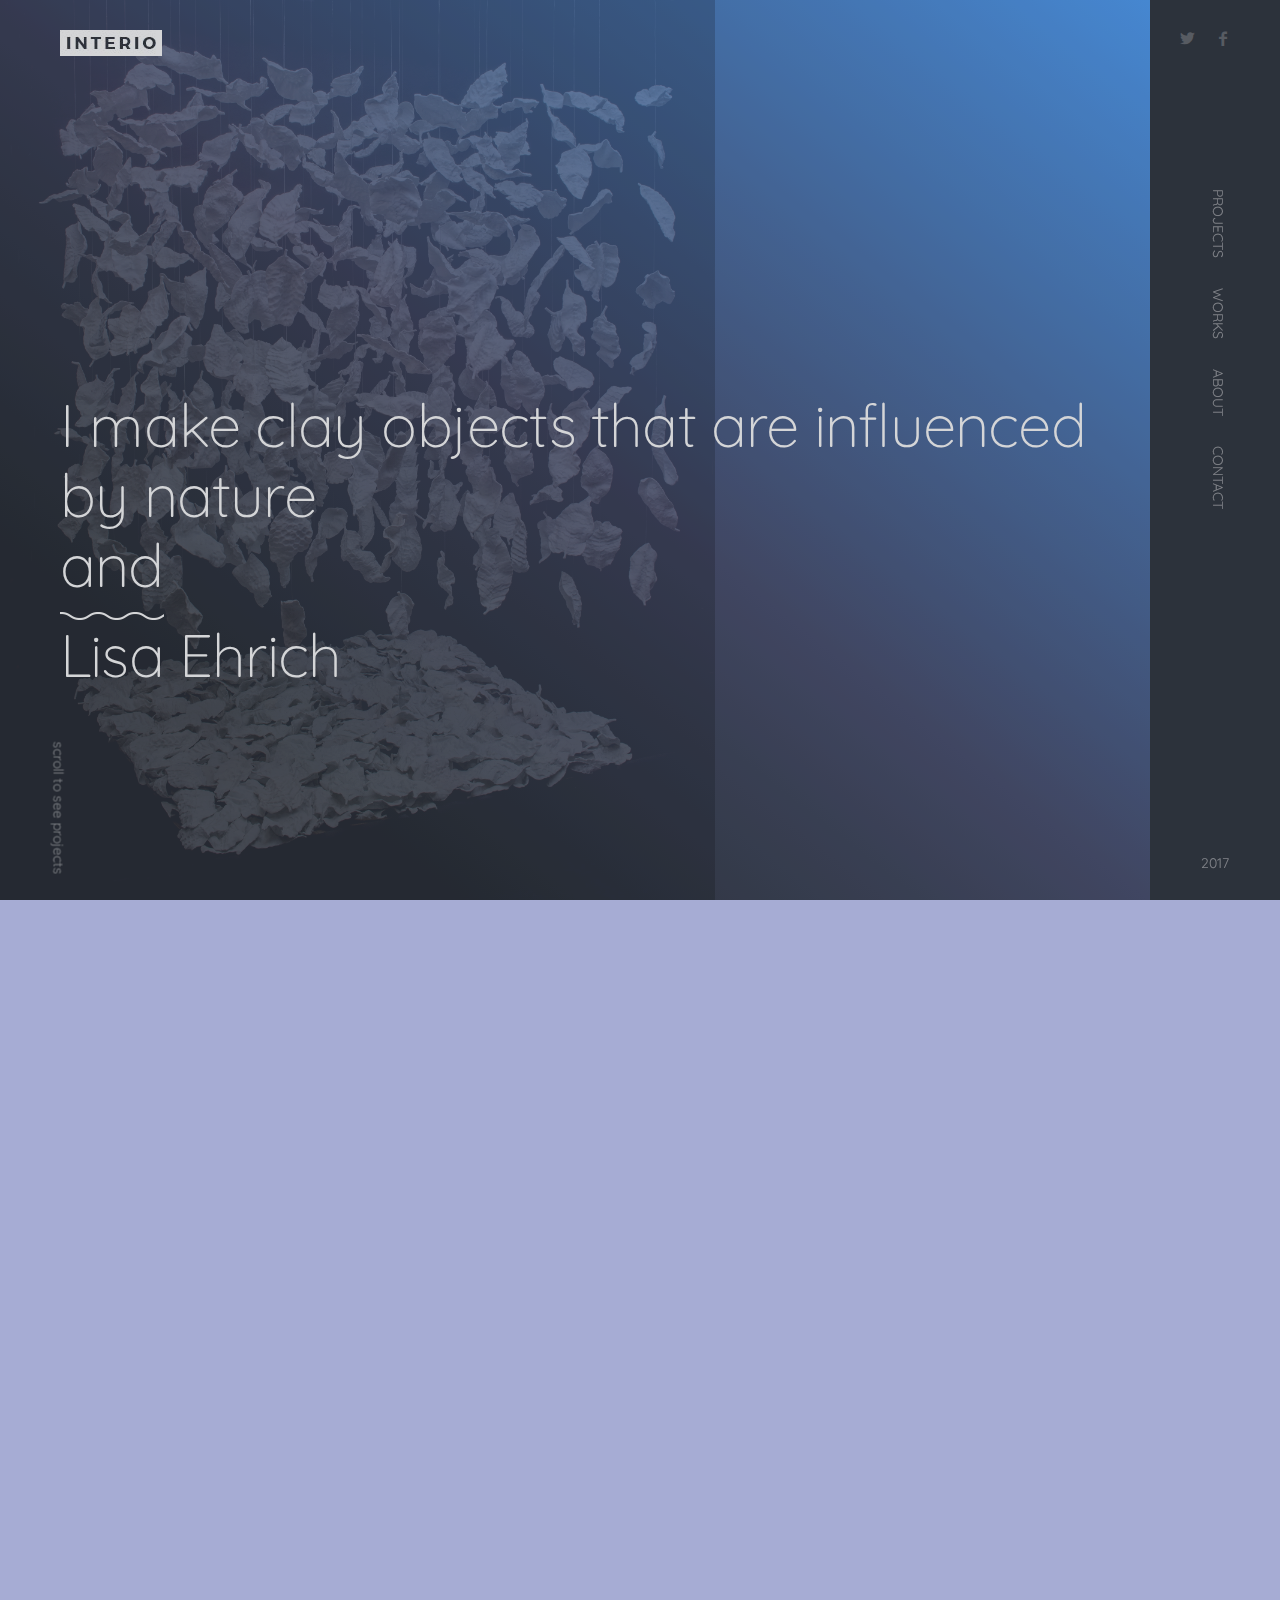
==== commit 712d61e8: "add leaves images" ====
--- a/LisaEhrich/LisaEhrich/wwwroot/index.html
+++ b/LisaEhrich/LisaEhrich/wwwroot/index.html
@@ -16,421 +16,421 @@
   
   
 <body class="onepagev6">
-   
+
     <div class="preload version2">
-  	 <div class="load-wave"></div>
+        <div class="load-wave"></div>
     </div>
 
-	<header class="header right-style">
-	 <a href="index.html" class="logo-left"><img src="img/logo_onepage_6.png" alt=""></a>
-	 <div class="burger vertical-align"><i></i></div>
-	  <div class="header-wrap">
-		<nav class="right-navigation">
-		  <div class="folow grey">
-			<a href="#" class="fa-twitter"></a>
-			<a href="#" class="fa-facebook"></a>
-			<a href="#" class="fa-instagram"></a>
-		  </div>
-		  <div class="transform-wrap">
-			  <ul class="menu-scrol">
-				<li><a href="#projects" data-rel="1">projects</a></li>
-                <li><a href="#works" data-rel="2">works</a></li>        
-				<li><a href="#about" data-rel="3">about</a></li>
-				<li><a href="#contact" data-rel="4">contact</a></li>
-			  </ul>
-		  </div>
-		  <div class="copy">
-			 <span>2017</span>
-		  </div>
-		</nav>
-	  </div>
-	</header>
-
- 
-  <section class="full-section-wrap wrapper-full-scroll" >
-  
-   <section class="home-section full-section full-scroll-section active" id="home" data-rel="0">
-     <div class="bg about-layer" style="background-image: url(img/image68.jpg)"></div>   
-       
-           <div class="full-main-title vertical-align full">
-               <h1 class="title-h1">I make clay objects that are influenced by nature<br> <span class="word-anime text-animation2" data-prev="and" data-next="fragility healing regeneration"></span><br />Lisa Ehrich </h1>
-           </div>
-       
-   	  <div class="scroll-down-section">
-   	 	 <span>scroll to see projects</span> 
-   	  </div> 
-   </section>
-   
-   <section class="project-section full-section full-scroll-section" id="projects" data-rel="1">
-   	 <div class="open-all-project"><i class="fa-th-thumb-empty"></i></div>
-  	    <div class="project-item-wr">
-   	      <div class="full-project-item left-style">
-   	    	<div class="image">
-   	    	   <div class="bg" style="background-image: url(img/project_full_1.jpg)"><a href="#" class="layer-bg-6"></a></div>	
-   	    	</div>
-   	    	<div class="title vertical-align">
-   	    		<a href="#" class="title-h1">Falling Leaves<br> Installation</a>
-   	    		 <span class="project-author">located at Dallas place</span>
-   	    	</div>	
-		  </div>
-  	    </div>
-  	    <div class="all-full-project">  
-		   <div class="prev_full_project">
-			  <div class="bg" style="background-image: url(img/prev_full_project_1.jpg)"><a href="#" class="layer-bg-6"></a></div>
-		   </div>
-		   <div class="prev_full_project">
-			  <div class="bg" style="background-image: url(img/prev_full_project_2.jpg)"><a href="#" class="layer-bg-6"></a></div>
-		   </div>
-		   <div class="prev_full_project">
-			  <div class="bg" style="background-image: url(img/prev_full_project_3.jpg)"><a href="#" class="layer-bg-6"></a></div>
-		   </div>
-		   <div class="prev_full_project">
-			  <div class="bg" style="background-image: url(img/prev_full_project_4.jpg)"><a href="#" class="layer-bg-6"></a></div>
-		   </div>
-		   <div class="prev_full_project">
-			  <div class="bg" style="background-image: url(img/prev_full_project_5.jpg)"><a href="#" class="layer-bg-6"></a></div>
-		   </div>
-		   <div class="prev_full_project">
-			  <div class="bg" style="background-image: url(img/prev_full_project_6.jpg)"><a href="#" class="layer-bg-6"></a></div>
-		   </div> 
-		 </div>
-		 <div class="all-project-title">
-		  <h2 class="title-h1">This project is 10,000 ceramic leaves</h2>
-			<span class="project-author">created by &amp; Lisa Ehrich</span>
-	     </div> 
-   </section>
-   
-   <section class="main-content full-section full-scroll-section bg-grey no-padd" id="works" data-rel="2">      
-       <div class="container">
-           <div class="title-counter no-padd">
-               <h4 class="h4 title">My Work <span>101</span></h4>
-           </div>
-       </div>
-       <div class="main-list-content no-padd">
-           <div class="slider-list-container first-list">
-               <div class="slider-list-desc">
-                   <div class="title">Vessels</div>
-               </div>
-               <div class="slider-list-gallery">
-                   <div class="swiper-container project-list" data-mode="horizontal" data-scroll="0" data-autoplay="0" data-effect="slide" data-slides-per-view="auto" data-loop="0" data-speed="800" data-center="0">
-                       <div class="swiper-wrapper">
-                           <div class="swiper-slide">
-                               <div class="project-item-2">
-                                   <div class="bg" style="background-image: url(img/project_sm_1.jpg)">
-                                       <a href="single_2.html" class="layer"><span class="vertical-align full"><img src="img/cursor_item.png" alt=""></span></a>
-                                   </div>
-                               </div>
-                           </div>
-                           <div class="swiper-slide">
-                               <div class="project-item-2">
-                                   <div class="bg" style="background-image: url(img/project_sm_2.jpg)">
-                                       <a href="single_2.html" class="layer"><span class="vertical-align full"><img src="img/cursor_item.png" alt=""></span></a>
-                                   </div>
-                               </div>
-                           </div>
-                           <div class="swiper-slide">
-                               <div class="project-item-2">
-                                   <div class="bg" style="background-image: url(img/project_sm_3.jpg)">
-                                       <a href="single_2.html" class="layer"><span class="vertical-align full"><img src="img/cursor_item.png" alt=""></span></a>
-                                   </div>
-                               </div>
-                           </div>
-                           <div class="swiper-slide">
-                               <div class="project-item-2">
-                                   <div class="bg" style="background-image: url(img/project_sm_4.jpg)">
-                                       <a href="single_2.html" class="layer"><span class="vertical-align full"><img src="img/cursor_item.png" alt=""></span></a>
-                                   </div>
-                               </div>
-                           </div>
-                           <div class="swiper-slide">
-                               <div class="project-item-2">
-                                   <div class="bg" style="background-image: url(img/project_sm_5.jpg)">
-                                       <a href="single_2.html" class="layer"><span class="vertical-align full"><img src="img/cursor_item.png" alt=""></span></a>
-                                   </div>
-                               </div>
-                           </div>
-                           <div class="swiper-slide">
-                               <div class="project-item-2">
-                                   <div class="bg" style="background-image: url(img/project_sm_6.jpg)">
-                                       <a href="single_2.html" class="layer"><span class="vertical-align full"><img src="img/cursor_item.png" alt=""></span></a>
-                                   </div>
-                               </div>
-                           </div>
-                           <div class="swiper-slide">
-                               <div class="project-item-2">
-                                   <div class="bg" style="background-image: url(img/project_sm_7.jpg)">
-                                       <a href="single_2.html" class="layer"><span class="vertical-align full"><img src="img/cursor_item.png" alt=""></span></a>
-                                   </div>
-                               </div>
-                           </div>
-                           <div class="swiper-slide">
-                               <div class="project-item-2">
-                                   <div class="bg" style="background-image: url(img/project_sm_8.jpg)">
-                                       <a href="single_2.html" class="layer"><span class="vertical-align full"><img src="img/cursor_item.png" alt=""></span></a>
-                                   </div>
-                               </div>
-                           </div>
-                       </div>
-                       <div class="pagination hidden"></div>
-                   </div>
-               </div>
-           </div>
-
-           <div class="slider-list-container">
-               <div class="slider-list-desc">
-                   <div class="title">Rocks</div>
-               </div>
-               <div class="slider-list-gallery">
-                   <div class="swiper-container project-list" data-mode="horizontal" data-scroll="0" data-autoplay="0" data-effect="slide" data-slides-per-view="auto" data-loop="0" data-speed="800" data-center="0">
-                       <div class="swiper-wrapper">
-                           <div class="swiper-slide">
-                               <div class="project-item-2">
-                                   <div class="bg" style="background-image: url(img/project_sm_7.jpg)">
-                                       <a href="single_2.html" class="layer"><span class="vertical-align full"><img src="img/cursor_item.png" alt=""></span></a>
-                                   </div>
-                               </div>
-                           </div>
-                           <div class="swiper-slide">
-                               <div class="project-item-2">
-                                   <div class="bg" style="background-image: url(img/project_sm_8.jpg)">
-                                       <a href="single_2.html" class="layer"><span class="vertical-align full"><img src="img/cursor_item.png" alt=""></span></a>
-                                   </div>
-                               </div>
-                           </div>
-                           <div class="swiper-slide">
-                               <div class="project-item-2">
-                                   <div class="bg" style="background-image: url(img/project_sm_9.jpg)">
-                                       <a href="single_2.html" class="layer"><span class="vertical-align full"><img src="img/cursor_item.png" alt=""></span></a>
-                                   </div>
-                               </div>
-                           </div>
-                           <div class="swiper-slide">
-                               <div class="project-item-2">
-                                   <div class="bg" style="background-image: url(img/project_sm_10.jpg)">
-                                       <a href="single_2.html" class="layer"><span class="vertical-align full"><img src="img/cursor_item.png" alt=""></span></a>
-                                   </div>
-                               </div>
-                           </div>
-                           <div class="swiper-slide">
-                               <div class="project-item-2">
-                                   <div class="bg" style="background-image: url(img/project_sm_11.jpg)">
-                                       <a href="single_2.html" class="layer"><span class="vertical-align full"><img src="img/cursor_item.png" alt=""></span></a>
-                                   </div>
-                               </div>
-                           </div>
-                           <div class="swiper-slide">
-                               <div class="project-item-2">
-                                   <div class="bg" style="background-image: url(img/project_sm_12.jpg)">
-                                       <a href="single_2.html" class="layer"><span class="vertical-align full"><img src="img/cursor_item.png" alt=""></span></a>
-                                   </div>
-                               </div>
-                           </div>
-                           <div class="swiper-slide">
-                               <div class="project-item-2">
-                                   <div class="bg" style="background-image: url(img/project_sm_13.jpg)">
-                                       <a href="single_2.html" class="layer"><span class="vertical-align full"><img src="img/cursor_item.png" alt=""></span></a>
-                                   </div>
-                               </div>
-                           </div>
-                           <div class="swiper-slide">
-                               <div class="project-item-2">
-                                   <div class="bg" style="background-image: url(img/project_sm_14.jpg)">
-                                       <a href="single_2.html" class="layer"><span class="vertical-align full"><img src="img/cursor_item.png" alt=""></span></a>
-                                   </div>
-                               </div>
-                           </div>
-                       </div>
-                       <div class="pagination hidden"></div>
-                   </div>
-               </div>
-           </div>
-
-           <div class="slider-list-container">
-               <div class="slider-list-desc">
-                   <div class="title">Roots</div>
-               </div>
-               <div class="slider-list-gallery">
-                   <div class="swiper-container project-list" data-mode="horizontal" data-scroll="0" data-autoplay="0" data-effect="slide" data-slides-per-view="auto" data-loop="0" data-speed="800" data-center="0">
-                       <div class="swiper-wrapper">
-                           <div class="swiper-slide">
-                               <div class="project-item-2">
-                                   <div class="bg" style="background-image: url(img/project_sm_12.jpg)">
-                                       <a href="single_2.html" class="layer"><span class="vertical-align full"><img src="img/cursor_item.png" alt=""></span></a>
-                                   </div>
-                               </div>
-                           </div>
-                           <div class="swiper-slide">
-                               <div class="project-item-2">
-                                   <div class="bg" style="background-image: url(img/project_sm_13.jpg)">
-                                       <a href="single_2.html" class="layer"><span class="vertical-align full"><img src="img/cursor_item.png" alt=""></span></a>
-                                   </div>
-                               </div>
-                           </div>
-                           <div class="swiper-slide">
-                               <div class="project-item-2">
-                                   <div class="bg" style="background-image: url(img/project_sm_14.jpg)">
-                                       <a href="single_2.html" class="layer"><span class="vertical-align full"><img src="img/cursor_item.png" alt=""></span></a>
-                                   </div>
-                               </div>
-                           </div>
-                           <div class="swiper-slide">
-                               <div class="project-item-2">
-                                   <div class="bg" style="background-image: url(img/project_sm_15.jpg)">
-                                       <a href="single_2.html" class="layer"><span class="vertical-align full"><img src="img/cursor_item.png" alt=""></span></a>
-                                   </div>
-                               </div>
-                           </div>
-                           <div class="swiper-slide">
-                               <div class="project-item-2">
-                                   <div class="bg" style="background-image: url(img/project_sm_16.jpg)">
-                                       <a href="single_2.html" class="layer"><span class="vertical-align full"><img src="img/cursor_item.png" alt=""></span></a>
-                                   </div>
-                               </div>
-                           </div>
-                           <div class="swiper-slide">
-                               <div class="project-item-2">
-                                   <div class="bg" style="background-image: url(img/project_sm_17.jpg)">
-                                       <a href="single_2.html" class="layer"><span class="vertical-align full"><img src="img/cursor_item.png" alt=""></span></a>
-                                   </div>
-                               </div>
-                           </div>
-                           <div class="swiper-slide">
-                               <div class="project-item-2">
-                                   <div class="bg" style="background-image: url(img/project_sm_18.jpg)">
-                                       <a href="single_2.html" class="layer"><span class="vertical-align full"><img src="img/cursor_item.png" alt=""></span></a>
-                                   </div>
-                               </div>
-                           </div>
-                           <div class="swiper-slide">
-                               <div class="project-item-2">
-                                   <div class="bg" style="background-image: url(img/project_sm_19.jpg)">
-                                       <a href="single_2.html" class="layer"><span class="vertical-align full"><img src="img/cursor_item.png" alt=""></span></a>
-                                   </div>
-                               </div>
-                           </div>
-                       </div>
-                       <div class="pagination hidden"></div>
-                   </div>
-               </div>
-           </div>
-
-           <div class="slider-list-container">
-               <div class="slider-list-desc">
-                   <div class="title">Sculpture</div>
-               </div>
-               <div class="slider-list-gallery">
-                   <div class="swiper-container project-list" data-mode="horizontal" data-scroll="0" data-autoplay="0" data-effect="slide" data-slides-per-view="auto" data-loop="0" data-speed="800" data-center="0">
-                       <div class="swiper-wrapper">
-                           <div class="swiper-slide">
-                               <div class="project-item-2">
-                                   <div class="bg" style="background-image: url(img/project_sm_17.jpg)">
-                                       <a href="single_2.html" class="layer"><span class="vertical-align full"><img src="img/cursor_item.png" alt=""></span></a>
-                                   </div>
-                               </div>
-                           </div>
-                           <div class="swiper-slide">
-                               <div class="project-item-2">
-                                   <div class="bg" style="background-image: url(img/project_sm_18.jpg)">
-                                       <a href="single_2.html" class="layer"><span class="vertical-align full"><img src="img/cursor_item.png" alt=""></span></a>
-                                   </div>
-                               </div>
-                           </div>
-                           <div class="swiper-slide">
-                               <div class="project-item-2">
-                                   <div class="bg" style="background-image: url(img/project_sm_19.jpg)">
-                                       <a href="single_2.html" class="layer"><span class="vertical-align full"><img src="img/cursor_item.png" alt=""></span></a>
-                                   </div>
-                               </div>
-                           </div>
-                           <div class="swiper-slide">
-                               <div class="project-item-2">
-                                   <div class="bg" style="background-image: url(img/project_sm_20.jpg)">
-                                       <a href="single_2.html" class="layer"><span class="vertical-align full"><img src="img/cursor_item.png" alt=""></span></a>
-                                   </div>
-                               </div>
-                           </div>
-                           <div class="swiper-slide">
-                               <div class="project-item-2">
-                                   <div class="bg" style="background-image: url(img/project_sm_21.jpg)">
-                                       <a href="single_2.html" class="layer"><span class="vertical-align full"><img src="img/cursor_item.png" alt=""></span></a>
-                                   </div>
-                               </div>
-                           </div>
-                           <div class="swiper-slide">
-                               <div class="project-item-2">
-                                   <div class="bg" style="background-image: url(img/project_sm_22.jpg)">
-                                       <a href="single_2.html" class="layer"><span class="vertical-align full"><img src="img/cursor_item.png" alt=""></span></a>
-                                   </div>
-                               </div>
-                           </div>
-                           <div class="swiper-slide">
-                               <div class="project-item-2">
-                                   <div class="bg" style="background-image: url(img/project_sm_23.jpg)">
-                                       <a href="single_2.html" class="layer"><span class="vertical-align full"><img src="img/cursor_item.png" alt=""></span></a>
-                                   </div>
-                               </div>
-                           </div>
-                           <div class="swiper-slide">
-                               <div class="project-item-2">
-                                   <div class="bg" style="background-image: url(img/project_sm_19.jpg)">
-                                       <a href="single_2.html" class="layer"><span class="vertical-align full"><img src="img/cursor_item.png" alt=""></span></a>
-                                   </div>
-                               </div>
-                           </div>
-                       </div>
-                       <div class="pagination hidden"></div>
-                   </div>
-               </div>
-           </div>
-       </div>      
-   </section>
-   
-   <section class="about-section full-section full-scroll-section" id="about" data-rel="3">
-   	 <div class="bg about-layer" style="background-image: url(img/image68.jpg)"></div>   
-   	   <div class="full-about-item vertical-align">
-   	   	 <p>I make clay objects that are influenced by nature. Embedded in the layers of intention and accident are the ideas that inspire my work: the sensuality of form, implied volume, human touch to a natural object, symbols of fragility, healing, and regeneration.</p>
-              <p>My experience of working with clay cannot be separated from my life experience which includes a passion for research and travel. My eyes, head, and spirit have been filled with the images of a ceramic world that include ancient skills, timeless forms, conceptual and symbolic content. Italian niches, Stonehenge, the Canadian Rockies, my backyard garden and much more reside in my subconscious well that feeds my imagery and symbolism.</p>
-              <p>I move from throwing to handbuilding seeking the process that best actualizes the ideas that emerge.  My surfaces are intended to reveal the form, to feel like the skin of an object, appearing as a natural consequence of its being. I focus on atmospheric firings to achieve the desired effects and often use sandblasting a final step. A medley of other materials is sometimes employed to complete a concept which results in a visually poetic combination.</p>
-           <div class="signature">
-   	   	 	<!--<img src="img/signature.png" alt="">-->
-   	   	 	  <span>Lisa Ehrich</span>
-   	   	 </div>
-   	   	</div>  	 
-   </section>
-    
-   <section class="contact-section full-section full-scroll-section" id="contact" data-rel="4">
-     <div class="vertical-align full">      
-   	   <div class="full-contact-item">
-   	     <h2 class="title-h2">I would like to share my experience of work.</h2>
-		   <p>If you would like to collaborate or just say ‘hello’, feel free to <a class="word-anime sm">write us an email.</a></p>
-	   </div>
-     </div> 	   
-	   <div class="contact-footer-link">
-   	     <h4>Let's be friends</h4>
-	   	   <a href="#">FACEBOOK</a>
-	   	   <a href="#">TWITTER</a>
-	   	   <a href="#">INSTAGRAM</a>
-	   	  
-	   	   
-	   </div> 
-   </section>
-   
- </section> 
- 
- <ul class="nav-page-pagination right">
-       <li data-rel="0" class="active"><span></span></li>
-       <li data-rel="1"><span></span></li>
-       <li data-rel="2"><span></span></li>
-       <li data-rel="3"><span></span></li>
-       <li data-rel="4"><span></span></li>
-</ul>     
-
-<script src="js/jquery.min.js"></script> 
-<script src="js/swiper.jquery.min.js"></script>
-<script src="js/isotope.pkgd.min.js"></script>
-<script src="js/scrollreveal.min.js"></script>
-<script src="js/jquery.mousewheel.min.js"></script>
-<script src="js/typed.min.js"></script>
-<script src="js/all.js"></script>
+    <header class="header right-style">
+        <a href="index.html" class="logo-left"><img src="img/logo_onepage_6.png" alt=""></a>
+        <div class="burger vertical-align"><i></i></div>
+        <div class="header-wrap">
+            <nav class="right-navigation">
+                <div class="folow grey">
+                    <a href="#" class="fa-twitter"></a>
+                    <a href="#" class="fa-facebook"></a>
+                    <a href="#" class="fa-instagram"></a>
+                </div>
+                <div class="transform-wrap">
+                    <ul class="menu-scrol">
+                        <li><a href="#projects" data-rel="1">projects</a></li>
+                        <li><a href="#works" data-rel="2">works</a></li>
+                        <li><a href="#about" data-rel="3">about</a></li>
+                        <li><a href="#contact" data-rel="4">contact</a></li>
+                    </ul>
+                </div>
+                <div class="copy">
+                    <span>2017</span>
+                </div>
+            </nav>
+        </div>
+    </header>
+
+
+    <div class="full-section-wrap wrapper-full-scroll">
+
+        <section class="home-section full-section full-scroll-section active" id="home" data-rel="0">
+            <div class="bg about-layer" style="background-image: url(img/image68.jpg)"></div>
+
+            <div class="full-main-title vertical-align full">
+                <h1 class="title-h1">I make clay objects that are influenced by nature<br> <span class="word-anime text-animation2" data-prev="and" data-next="fragility healing regeneration"></span><br />Lisa Ehrich </h1>
+            </div>
+
+            <div class="scroll-down-section">
+                <span>scroll to see projects</span>
+            </div>
+        </section>
+
+        <section class="project-section full-section full-scroll-section" id="projects" data-rel="1">
+            <div class="open-all-project"><i class="fa-th-thumb-empty"></i></div>
+            <div class="project-item-wr">
+                <div class="full-project-item left-style">
+                    <div class="image">
+                        <div class="bg" style="background-image: url('img/le/leaves-render-05.jpg')"><a href="#" class="layer-bg-6"></a></div>
+                    </div>
+                    <div class="title vertical-align">
+                        <a href="#" class="title-h1">Falling Leaves<br> Installation</a>
+                        <span class="project-author">located at Dallas place</span>
+                    </div>
+                </div>
+            </div>
+            <div class="all-full-project">
+                <div class="prev_full_project">
+                    <div class="bg" style="background-image: url(img/le/leaves-render.jpg)"><a href="#" class="layer-bg-6"></a></div>
+                </div>
+                <div class="prev_full_project">
+                    <div class="bg" style="background-image: url(img/le/leaves-render-02.jpg)"><a href="#" class="layer-bg-6"></a></div>
+                </div>
+                <div class="prev_full_project">
+                    <div class="bg" style="background-image: url(img/le/leaves-render-03.jpg)"><a href="#" class="layer-bg-6"></a></div>
+                </div>
+                <div class="prev_full_project">
+                    <div class="bg" style="background-image: url(img/le/leaves-render-04.jpg)"><a href="#" class="layer-bg-6"></a></div>
+                </div>
+                <div class="prev_full_project">
+                    <div class="bg" style="background-image: url(img/le/leaves-render-05.jpg)"><a href="#" class="layer-bg-6"></a></div>
+                </div>
+                <div class="prev_full_project">
+                    <div class="bg" style="background-image: url(img/le/leaves-render.jpg)"><a href="#" class="layer-bg-6"></a></div>
+                </div>
+            </div>
+            <div class="all-project-title">
+                <h2 class="title-h1">This project is 10,000 ceramic leaves</h2>
+                <span class="project-author">created by Lisa Ehrich</span>
+            </div>
+        </section>
+
+        <section class="main-content full-section full-scroll-section bg-grey no-padd" id="works" data-rel="2">
+            <div class="container">
+                <div class="title-counter no-padd">
+                    <h4 class="h4 title">My Work <span>101</span></h4>
+                </div>
+            </div>
+            <div class="main-list-content no-padd">
+                <div class="slider-list-container first-list">
+                    <div class="slider-list-desc">
+                        <div class="title">Vessels</div>
+                    </div>
+                    <div class="slider-list-gallery">
+                        <div class="swiper-container project-list" data-mode="horizontal" data-scroll="0" data-autoplay="0" data-effect="slide" data-slides-per-view="auto" data-loop="0" data-speed="800" data-center="0">
+                            <div class="swiper-wrapper">
+                                <div class="swiper-slide">
+                                    <div class="project-item-2">
+                                        <div class="bg" style="background-image: url(img/project_sm_1.jpg)">
+                                            <a href="single_2.html" class="layer"><span class="vertical-align full"><img src="img/cursor_item.png" alt=""></span></a>
+                                        </div>
+                                    </div>
+                                </div>
+                                <div class="swiper-slide">
+                                    <div class="project-item-2">
+                                        <div class="bg" style="background-image: url(img/project_sm_2.jpg)">
+                                            <a href="single_2.html" class="layer"><span class="vertical-align full"><img src="img/cursor_item.png" alt=""></span></a>
+                                        </div>
+                                    </div>
+                                </div>
+                                <div class="swiper-slide">
+                                    <div class="project-item-2">
+                                        <div class="bg" style="background-image: url(img/project_sm_3.jpg)">
+                                            <a href="single_2.html" class="layer"><span class="vertical-align full"><img src="img/cursor_item.png" alt=""></span></a>
+                                        </div>
+                                    </div>
+                                </div>
+                                <div class="swiper-slide">
+                                    <div class="project-item-2">
+                                        <div class="bg" style="background-image: url(img/project_sm_4.jpg)">
+                                            <a href="single_2.html" class="layer"><span class="vertical-align full"><img src="img/cursor_item.png" alt=""></span></a>
+                                        </div>
+                                    </div>
+                                </div>
+                                <div class="swiper-slide">
+                                    <div class="project-item-2">
+                                        <div class="bg" style="background-image: url(img/project_sm_5.jpg)">
+                                            <a href="single_2.html" class="layer"><span class="vertical-align full"><img src="img/cursor_item.png" alt=""></span></a>
+                                        </div>
+                                    </div>
+                                </div>
+                                <div class="swiper-slide">
+                                    <div class="project-item-2">
+                                        <div class="bg" style="background-image: url(img/project_sm_6.jpg)">
+                                            <a href="single_2.html" class="layer"><span class="vertical-align full"><img src="img/cursor_item.png" alt=""></span></a>
+                                        </div>
+                                    </div>
+                                </div>
+                                <div class="swiper-slide">
+                                    <div class="project-item-2">
+                                        <div class="bg" style="background-image: url(img/project_sm_7.jpg)">
+                                            <a href="single_2.html" class="layer"><span class="vertical-align full"><img src="img/cursor_item.png" alt=""></span></a>
+                                        </div>
+                                    </div>
+                                </div>
+                                <div class="swiper-slide">
+                                    <div class="project-item-2">
+                                        <div class="bg" style="background-image: url(img/project_sm_8.jpg)">
+                                            <a href="single_2.html" class="layer"><span class="vertical-align full"><img src="img/cursor_item.png" alt=""></span></a>
+                                        </div>
+                                    </div>
+                                </div>
+                            </div>
+                            <div class="pagination hidden"></div>
+                        </div>
+                    </div>
+                </div>
+
+                <div class="slider-list-container">
+                    <div class="slider-list-desc">
+                        <div class="title">Rocks</div>
+                    </div>
+                    <div class="slider-list-gallery">
+                        <div class="swiper-container project-list" data-mode="horizontal" data-scroll="0" data-autoplay="0" data-effect="slide" data-slides-per-view="auto" data-loop="0" data-speed="800" data-center="0">
+                            <div class="swiper-wrapper">
+                                <div class="swiper-slide">
+                                    <div class="project-item-2">
+                                        <div class="bg" style="background-image: url(img/project_sm_7.jpg)">
+                                            <a href="single_2.html" class="layer"><span class="vertical-align full"><img src="img/cursor_item.png" alt=""></span></a>
+                                        </div>
+                                    </div>
+                                </div>
+                                <div class="swiper-slide">
+                                    <div class="project-item-2">
+                                        <div class="bg" style="background-image: url(img/project_sm_8.jpg)">
+                                            <a href="single_2.html" class="layer"><span class="vertical-align full"><img src="img/cursor_item.png" alt=""></span></a>
+                                        </div>
+                                    </div>
+                                </div>
+                                <div class="swiper-slide">
+                                    <div class="project-item-2">
+                                        <div class="bg" style="background-image: url(img/project_sm_9.jpg)">
+                                            <a href="single_2.html" class="layer"><span class="vertical-align full"><img src="img/cursor_item.png" alt=""></span></a>
+                                        </div>
+                                    </div>
+                                </div>
+                                <div class="swiper-slide">
+                                    <div class="project-item-2">
+                                        <div class="bg" style="background-image: url(img/project_sm_10.jpg)">
+                                            <a href="single_2.html" class="layer"><span class="vertical-align full"><img src="img/cursor_item.png" alt=""></span></a>
+                                        </div>
+                                    </div>
+                                </div>
+                                <div class="swiper-slide">
+                                    <div class="project-item-2">
+                                        <div class="bg" style="background-image: url(img/project_sm_11.jpg)">
+                                            <a href="single_2.html" class="layer"><span class="vertical-align full"><img src="img/cursor_item.png" alt=""></span></a>
+                                        </div>
+                                    </div>
+                                </div>
+                                <div class="swiper-slide">
+                                    <div class="project-item-2">
+                                        <div class="bg" style="background-image: url(img/project_sm_12.jpg)">
+                                            <a href="single_2.html" class="layer"><span class="vertical-align full"><img src="img/cursor_item.png" alt=""></span></a>
+                                        </div>
+                                    </div>
+                                </div>
+                                <div class="swiper-slide">
+                                    <div class="project-item-2">
+                                        <div class="bg" style="background-image: url(img/project_sm_13.jpg)">
+                                            <a href="single_2.html" class="layer"><span class="vertical-align full"><img src="img/cursor_item.png" alt=""></span></a>
+                                        </div>
+                                    </div>
+                                </div>
+                                <div class="swiper-slide">
+                                    <div class="project-item-2">
+                                        <div class="bg" style="background-image: url(img/project_sm_14.jpg)">
+                                            <a href="single_2.html" class="layer"><span class="vertical-align full"><img src="img/cursor_item.png" alt=""></span></a>
+                                        </div>
+                                    </div>
+                                </div>
+                            </div>
+                            <div class="pagination hidden"></div>
+                        </div>
+                    </div>
+                </div>
+
+                <div class="slider-list-container">
+                    <div class="slider-list-desc">
+                        <div class="title">Roots</div>
+                    </div>
+                    <div class="slider-list-gallery">
+                        <div class="swiper-container project-list" data-mode="horizontal" data-scroll="0" data-autoplay="0" data-effect="slide" data-slides-per-view="auto" data-loop="0" data-speed="800" data-center="0">
+                            <div class="swiper-wrapper">
+                                <div class="swiper-slide">
+                                    <div class="project-item-2">
+                                        <div class="bg" style="background-image: url(img/project_sm_12.jpg)">
+                                            <a href="single_2.html" class="layer"><span class="vertical-align full"><img src="img/cursor_item.png" alt=""></span></a>
+                                        </div>
+                                    </div>
+                                </div>
+                                <div class="swiper-slide">
+                                    <div class="project-item-2">
+                                        <div class="bg" style="background-image: url(img/project_sm_13.jpg)">
+                                            <a href="single_2.html" class="layer"><span class="vertical-align full"><img src="img/cursor_item.png" alt=""></span></a>
+                                        </div>
+                                    </div>
+                                </div>
+                                <div class="swiper-slide">
+                                    <div class="project-item-2">
+                                        <div class="bg" style="background-image: url(img/project_sm_14.jpg)">
+                                            <a href="single_2.html" class="layer"><span class="vertical-align full"><img src="img/cursor_item.png" alt=""></span></a>
+                                        </div>
+                                    </div>
+                                </div>
+                                <div class="swiper-slide">
+                                    <div class="project-item-2">
+                                        <div class="bg" style="background-image: url(img/project_sm_15.jpg)">
+                                            <a href="single_2.html" class="layer"><span class="vertical-align full"><img src="img/cursor_item.png" alt=""></span></a>
+                                        </div>
+                                    </div>
+                                </div>
+                                <div class="swiper-slide">
+                                    <div class="project-item-2">
+                                        <div class="bg" style="background-image: url(img/project_sm_16.jpg)">
+                                            <a href="single_2.html" class="layer"><span class="vertical-align full"><img src="img/cursor_item.png" alt=""></span></a>
+                                        </div>
+                                    </div>
+                                </div>
+                                <div class="swiper-slide">
+                                    <div class="project-item-2">
+                                        <div class="bg" style="background-image: url(img/project_sm_17.jpg)">
+                                            <a href="single_2.html" class="layer"><span class="vertical-align full"><img src="img/cursor_item.png" alt=""></span></a>
+                                        </div>
+                                    </div>
+                                </div>
+                                <div class="swiper-slide">
+                                    <div class="project-item-2">
+                                        <div class="bg" style="background-image: url(img/project_sm_18.jpg)">
+                                            <a href="single_2.html" class="layer"><span class="vertical-align full"><img src="img/cursor_item.png" alt=""></span></a>
+                                        </div>
+                                    </div>
+                                </div>
+                                <div class="swiper-slide">
+                                    <div class="project-item-2">
+                                        <div class="bg" style="background-image: url(img/project_sm_19.jpg)">
+                                            <a href="single_2.html" class="layer"><span class="vertical-align full"><img src="img/cursor_item.png" alt=""></span></a>
+                                        </div>
+                                    </div>
+                                </div>
+                            </div>
+                            <div class="pagination hidden"></div>
+                        </div>
+                    </div>
+                </div>
+
+                <div class="slider-list-container">
+                    <div class="slider-list-desc">
+                        <div class="title">Sculpture</div>
+                    </div>
+                    <div class="slider-list-gallery">
+                        <div class="swiper-container project-list" data-mode="horizontal" data-scroll="0" data-autoplay="0" data-effect="slide" data-slides-per-view="auto" data-loop="0" data-speed="800" data-center="0">
+                            <div class="swiper-wrapper">
+                                <div class="swiper-slide">
+                                    <div class="project-item-2">
+                                        <div class="bg" style="background-image: url(img/project_sm_17.jpg)">
+                                            <a href="single_2.html" class="layer"><span class="vertical-align full"><img src="img/cursor_item.png" alt=""></span></a>
+                                        </div>
+                                    </div>
+                                </div>
+                                <div class="swiper-slide">
+                                    <div class="project-item-2">
+                                        <div class="bg" style="background-image: url(img/project_sm_18.jpg)">
+                                            <a href="single_2.html" class="layer"><span class="vertical-align full"><img src="img/cursor_item.png" alt=""></span></a>
+                                        </div>
+                                    </div>
+                                </div>
+                                <div class="swiper-slide">
+                                    <div class="project-item-2">
+                                        <div class="bg" style="background-image: url(img/project_sm_19.jpg)">
+                                            <a href="single_2.html" class="layer"><span class="vertical-align full"><img src="img/cursor_item.png" alt=""></span></a>
+                                        </div>
+                                    </div>
+                                </div>
+                                <div class="swiper-slide">
+                                    <div class="project-item-2">
+                                        <div class="bg" style="background-image: url(img/project_sm_20.jpg)">
+                                            <a href="single_2.html" class="layer"><span class="vertical-align full"><img src="img/cursor_item.png" alt=""></span></a>
+                                        </div>
+                                    </div>
+                                </div>
+                                <div class="swiper-slide">
+                                    <div class="project-item-2">
+                                        <div class="bg" style="background-image: url(img/project_sm_21.jpg)">
+                                            <a href="single_2.html" class="layer"><span class="vertical-align full"><img src="img/cursor_item.png" alt=""></span></a>
+                                        </div>
+                                    </div>
+                                </div>
+                                <div class="swiper-slide">
+                                    <div class="project-item-2">
+                                        <div class="bg" style="background-image: url(img/project_sm_22.jpg)">
+                                            <a href="single_2.html" class="layer"><span class="vertical-align full"><img src="img/cursor_item.png" alt=""></span></a>
+                                        </div>
+                                    </div>
+                                </div>
+                                <div class="swiper-slide">
+                                    <div class="project-item-2">
+                                        <div class="bg" style="background-image: url(img/project_sm_23.jpg)">
+                                            <a href="single_2.html" class="layer"><span class="vertical-align full"><img src="img/cursor_item.png" alt=""></span></a>
+                                        </div>
+                                    </div>
+                                </div>
+                                <div class="swiper-slide">
+                                    <div class="project-item-2">
+                                        <div class="bg" style="background-image: url(img/project_sm_19.jpg)">
+                                            <a href="single_2.html" class="layer"><span class="vertical-align full"><img src="img/cursor_item.png" alt=""></span></a>
+                                        </div>
+                                    </div>
+                                </div>
+                            </div>
+                            <div class="pagination hidden"></div>
+                        </div>
+                    </div>
+                </div>
+            </div>
+        </section>
+
+        <section class="about-section full-section full-scroll-section" id="about" data-rel="3">
+            <div class="bg about-layer" style="background-image: url(img/image68.jpg)"></div>
+            <div class="full-about-item vertical-align">
+                <p>I make clay objects that are influenced by nature. Embedded in the layers of intention and accident are the ideas that inspire my work: the sensuality of form, implied volume, human touch to a natural object, symbols of fragility, healing, and regeneration.</p>
+                <p>My experience of working with clay cannot be separated from my life experience which includes a passion for research and travel. My eyes, head, and spirit have been filled with the images of a ceramic world that include ancient skills, timeless forms, conceptual and symbolic content. Italian niches, Stonehenge, the Canadian Rockies, my backyard garden and much more reside in my subconscious well that feeds my imagery and symbolism.</p>
+                <p>I move from throwing to handbuilding seeking the process that best actualizes the ideas that emerge.  My surfaces are intended to reveal the form, to feel like the skin of an object, appearing as a natural consequence of its being. I focus on atmospheric firings to achieve the desired effects and often use sandblasting a final step. A medley of other materials is sometimes employed to complete a concept which results in a visually poetic combination.</p>
+                <div class="signature">
+                    <!--<img src="img/signature.png" alt="">-->
+                    <span>Lisa Ehrich</span>
+                </div>   
+            </div>
+    </section>
+
+
+
+    <section class="contact-section full-section full-scroll-section" id="contact" data-rel="4">
+        <div class="vertical-align full">
+            <div class="full-contact-item">
+                <h2 class="title-h2">I would like to share my experience of work.</h2>
+                <p>If you would like to collaborate or just say ‘hello’, feel free to <a class="word-anime sm">write us an email.</a></p>
+            </div>
+        </div>
+        <div class="contact-footer-link">
+            <h4>Let's be friends</h4>
+            <a href="#">FACEBOOK</a>
+            <a href="#">TWITTER</a>
+            <a href="#">INSTAGRAM</a>
+         </div>
+    </section>
+
+    </div>
+
+    <ul class="nav-page-pagination right">
+        <li data-rel="0" class="active"><span></span></li>
+        <li data-rel="1"><span></span></li>
+        <li data-rel="2"><span></span></li>
+        <li data-rel="3"><span></span></li>
+        <li data-rel="4"><span></span></li>
+    </ul>
+
+    <script src="js/jquery.min.js"></script>
+    <script src="js/swiper.jquery.min.js"></script>
+    <script src="js/isotope.pkgd.min.js"></script>
+    <script src="js/scrollreveal.min.js"></script>
+    <script src="js/jquery.mousewheel.min.js"></script>
+    <script src="js/typed.min.js"></script>
+    <script src="js/all.js"></script>
 </body>
 </html>	--- a/LisaEhrich/LisaEhrich/wwwroot/css/style.css
+++ b/LisaEhrich/LisaEhrich/wwwroot/css/style.css
@@ -622,10 +622,10 @@
 
 .transition-def, .button-type-3 > span, .button-type-3 span:last-child:before, a, .nav-menu > ul > li > a:before, .close img, .close-item img, .nav-page-pagination.fixed-nav li span, .tumbs-item .slide-swich img { transition: all 0.35s ease-out; -webkit-transition: all 0.35s ease-out; -ms-transition: all 0.35s ease-out; -moz-transition: all 0.35s ease-out; }
 
-.bg, .service-layer { overflow: hidden; background-position: 50% 50%; background-repeat: no-repeat; background-attachment: scroll; -webkit-background-size: cover; -moz-background-size: cover; -ms-background-size: cover; background-size: cover; backface-visibility: hidden; }
+.bg, .service-layer { overflow: hidden; background-position: 50% 50%; background-repeat: no-repeat; background-attachment: scroll; -webkit-background-size: cover;  background-size: cover; backface-visibility: hidden; }
 .bg.fix, .fix.service-layer { background-attachment: fixed; }
 
-.vertical-align, .search-panel.popup .close, .amount-wrap .val, .inside-img img, .skill-line { -webkit-transform: translateY(-50%); -moz-transform: translateY(-50%); -ms-transform: translateY(-50%); transform: translateY(-50%); top: 50%; position: absolute; }
+.vertical-align, .search-panel.popup .close, .amount-wrap .val, .inside-img img, .skill-line { -webkit-transform: translateY(-50%); -moz-transform: translateY(-50%); -ms-transform: translateY(-50%); transform: translateY(-50%); top: 60%; position: absolute; } /*tosca*/
 .vertical-align.full, .search-panel.popup .full.close, .amount-wrap .full.val, .inside-img img.full, .full.skill-line { left: 0px; width: 100%; text-align: center; }
 
 .table-view { display: table; width: 100%; height: 100%; }
@@ -3534,7 +3534,7 @@
     font-weight: 400;
     background: #2d333c;
     background: #d2d2d3;
-    background: #eceeeb;
+    background: #a6acd4;
 }
 
 .header.right-style { position: relative; width: 100%; overflow: hidden; }
@@ -3568,7 +3568,7 @@
     background-image: -webkit-gradient(linear, left bottom, right top, color-stop(20, #2D333C), color-stop(40, #3C4359), color-stop(50, #464C6C), color-stop(100, #757EC8)); /* Webkit (Chrome 11+) */
     background-image: -webkit-linear-gradient(bottom left, #2D333C 20%, #3C4359 40%, #464C6C 50%, #757EC8 100%); /* W3C Markup */
     background-image: linear-gradient(to top right, #2D333C 20%, #3C4359 40%, #464C6C 50%, #757EC8 100%);
-    background-image: #
+    background-image: linear-gradient(to top right, #2D333C 20%, #3C4359 40%, #464C6C 50%, rgba(57, 154, 255, 0.82) 100% );
 }
 .full-section-wrap { padding-right: 130px; }
 
@@ -3610,7 +3610,7 @@
 .full-about-wr { position: relative; width: 100%; }
 
 .full-about-item { position: relative; max-width: 990px; width: 100%; display: block; margin: 0 auto; }
-.full-about-item p { font-size: 24px; line-height: 44px; font-weight: 300; color: #fffefe; padding-bottom: 40px; }
+.full-about-item p { font-size: 20px; line-height: 34px; font-weight: 300; color: #fffefe; padding-bottom: 40px; }
 
 .signature { position: relative; float: right; }
 .signature img { margin-bottom: 15px; }
